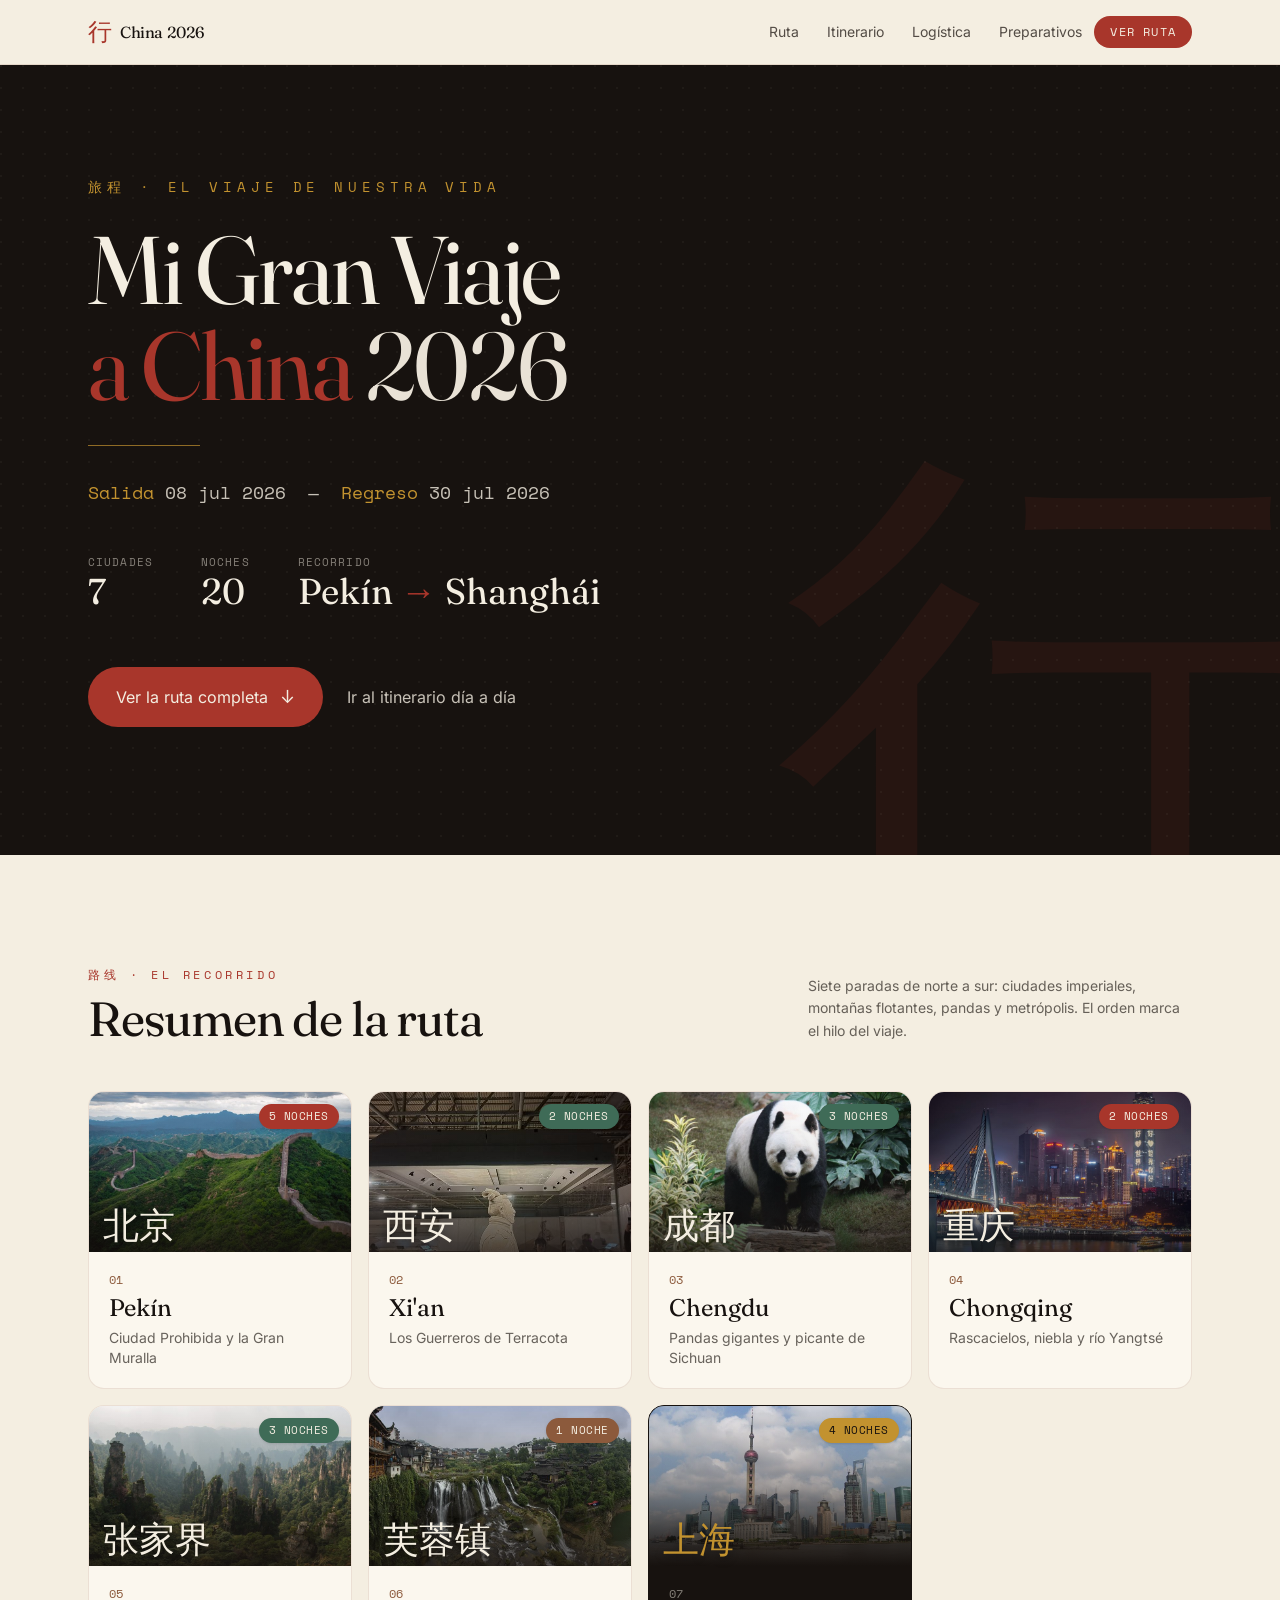
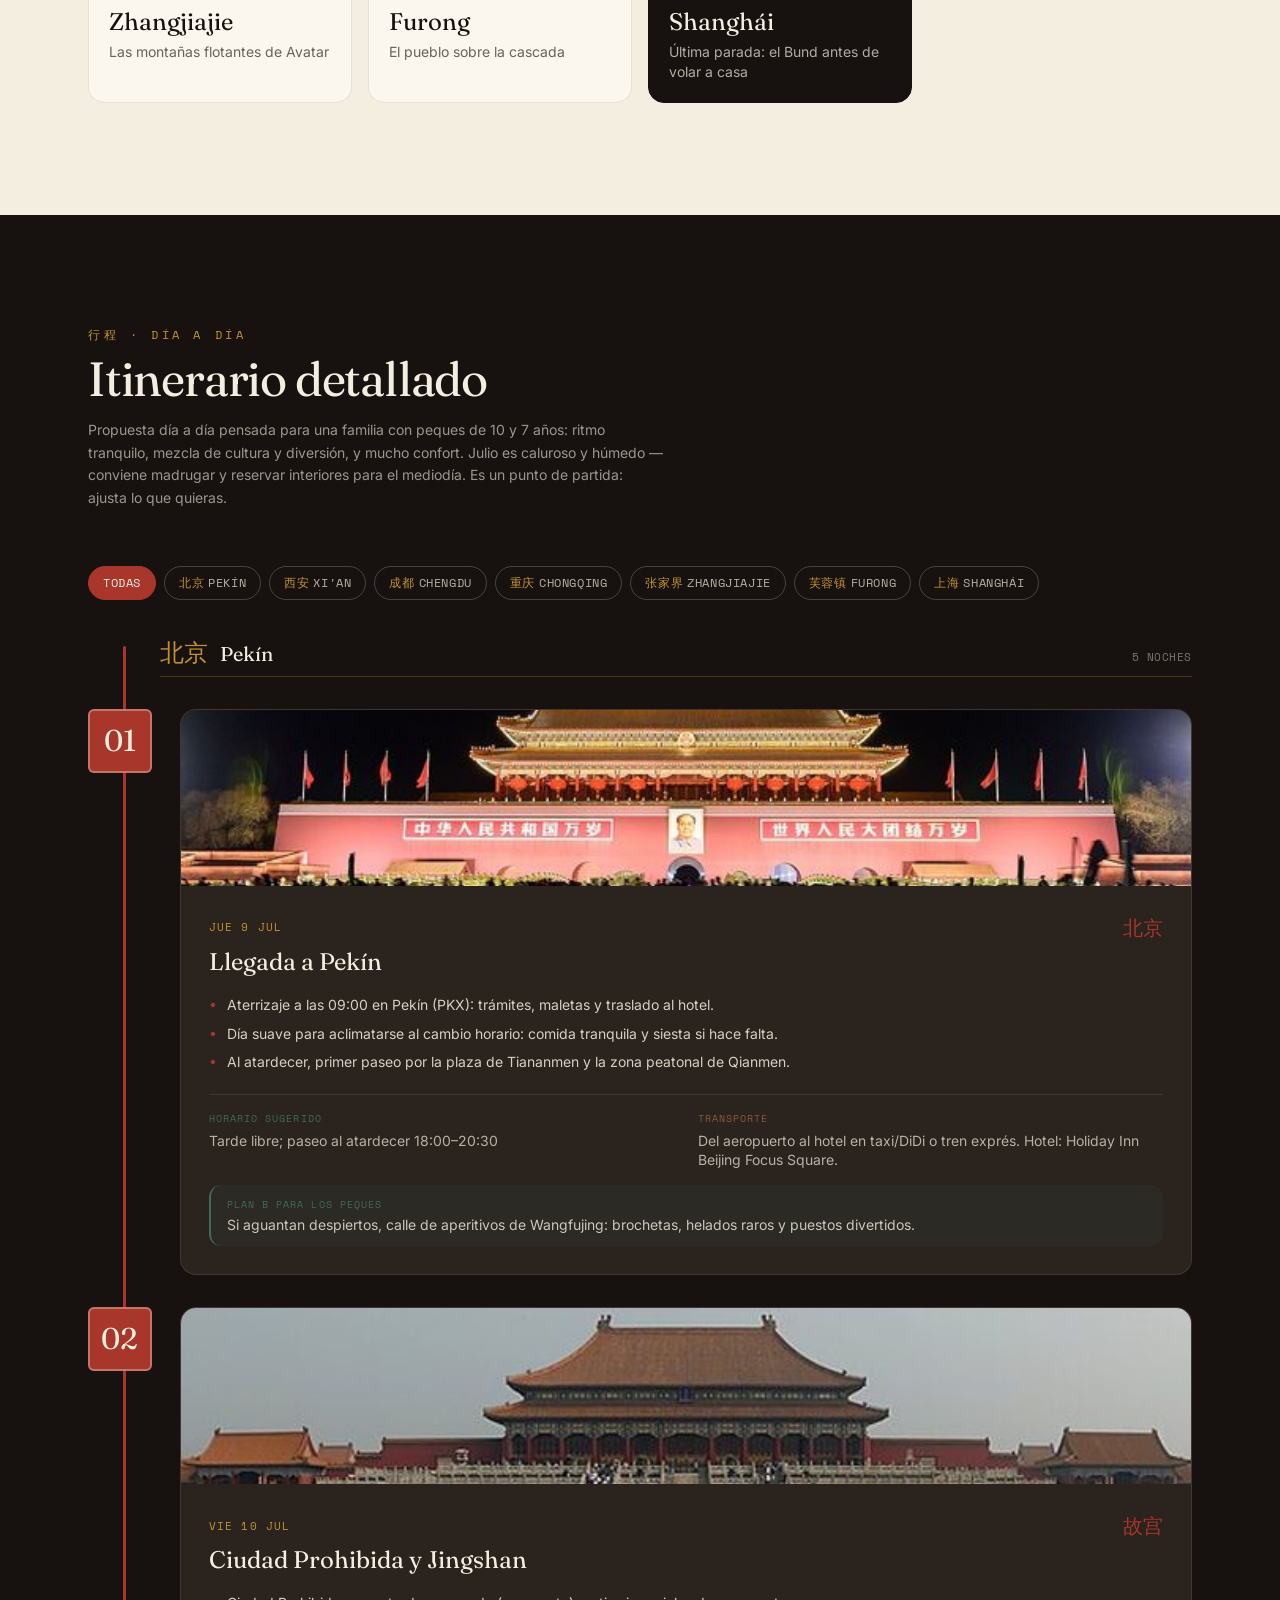
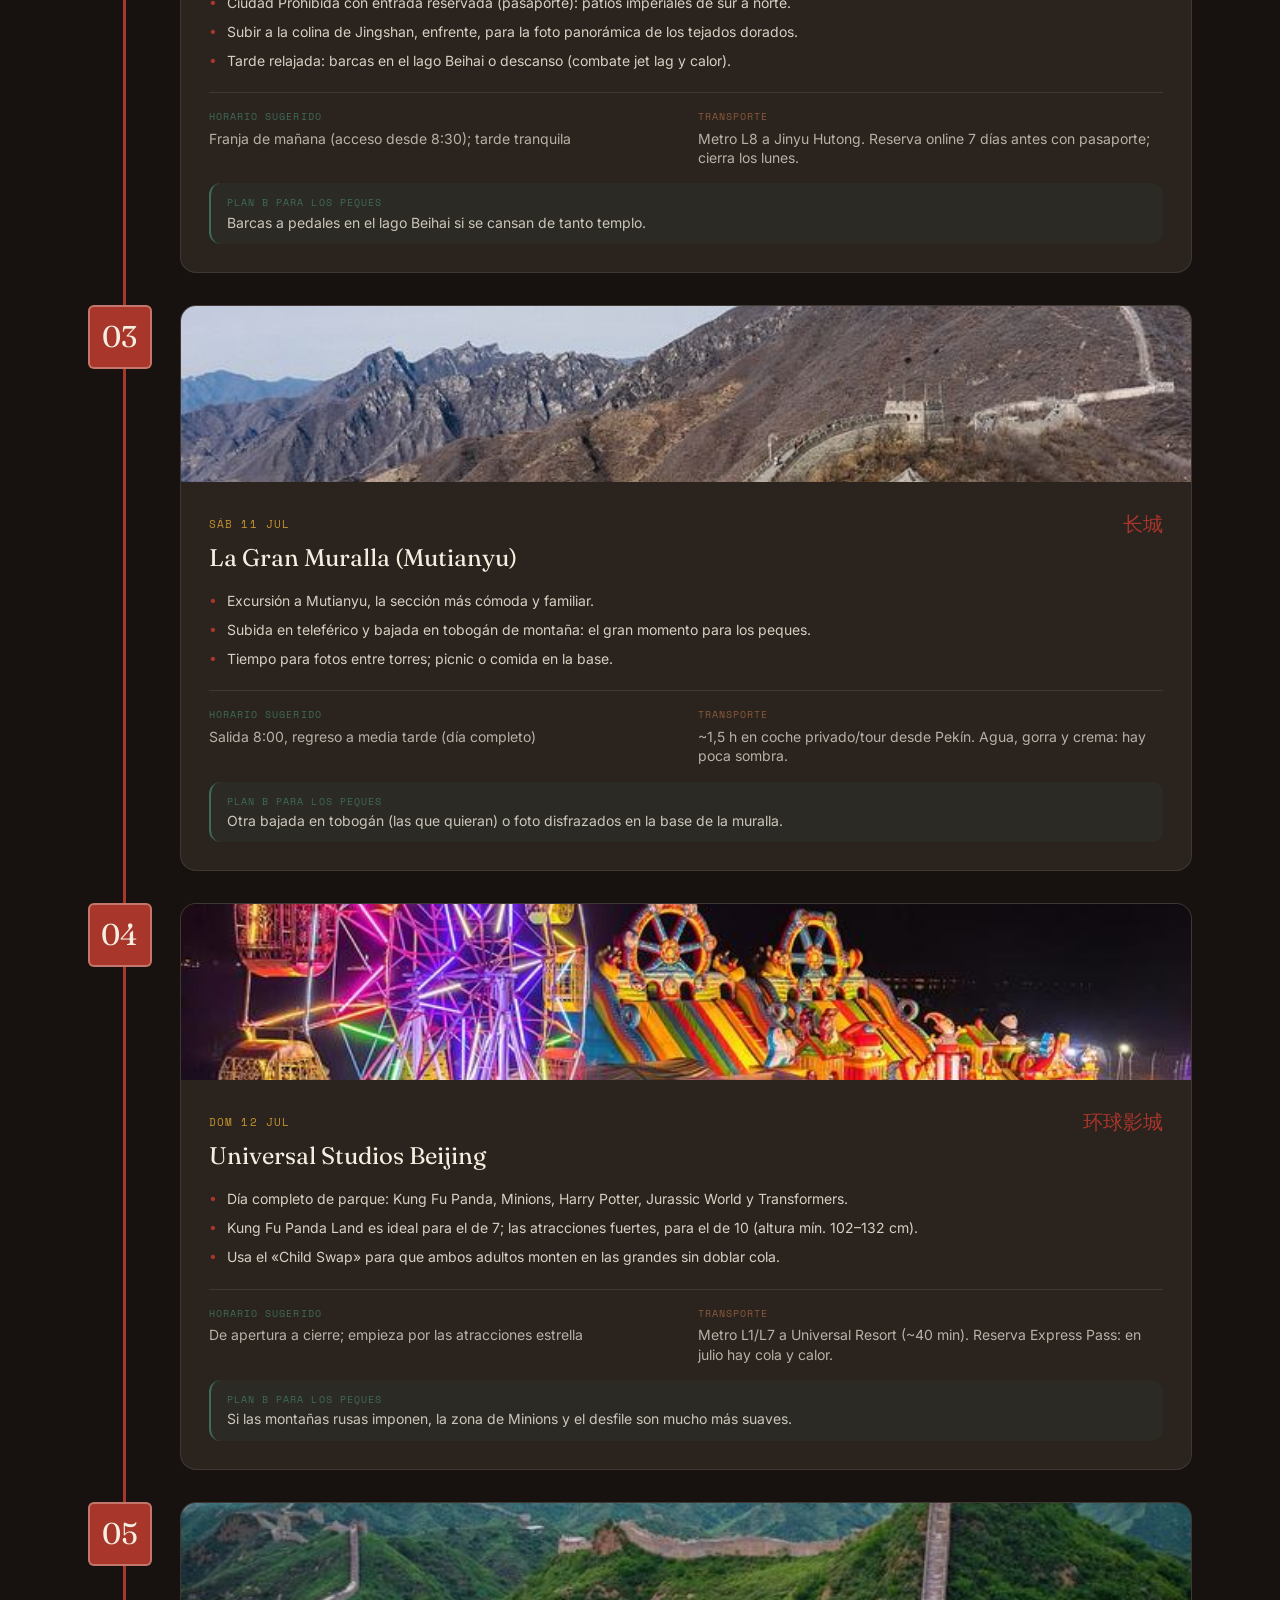
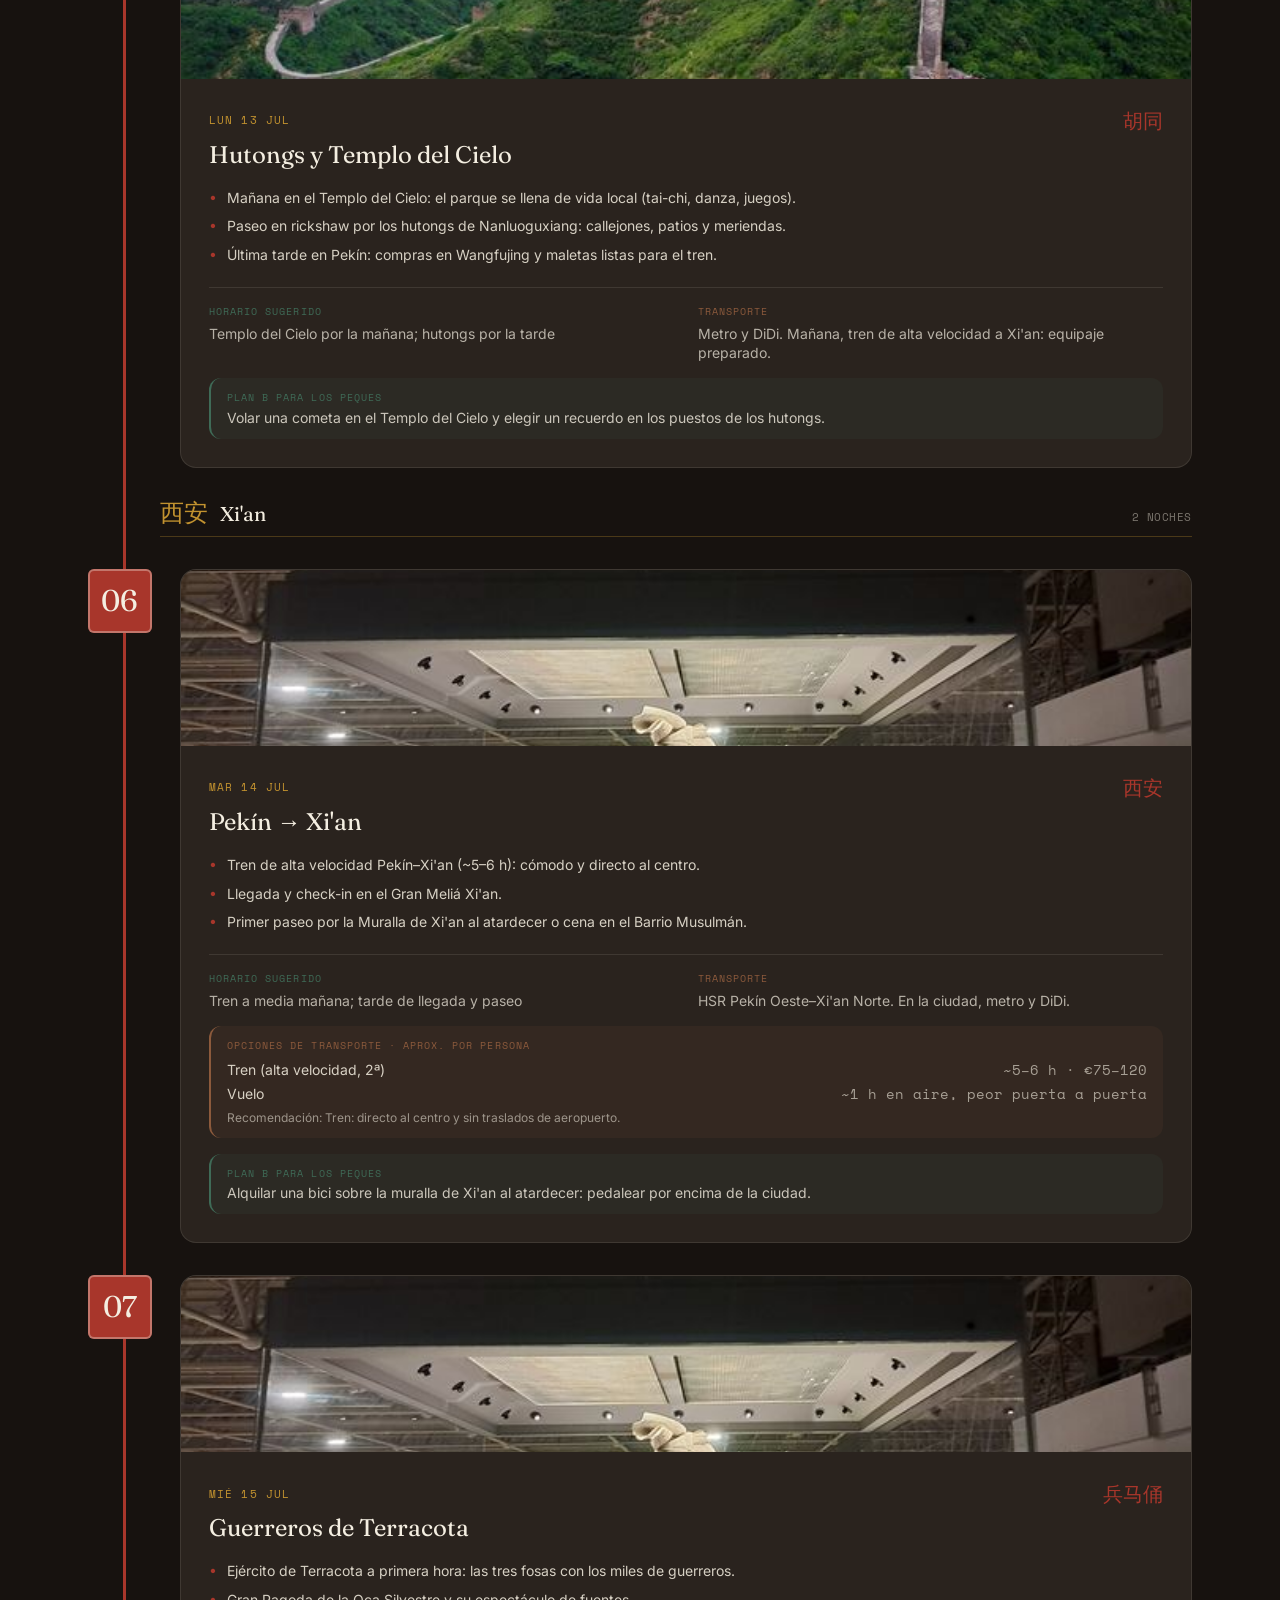
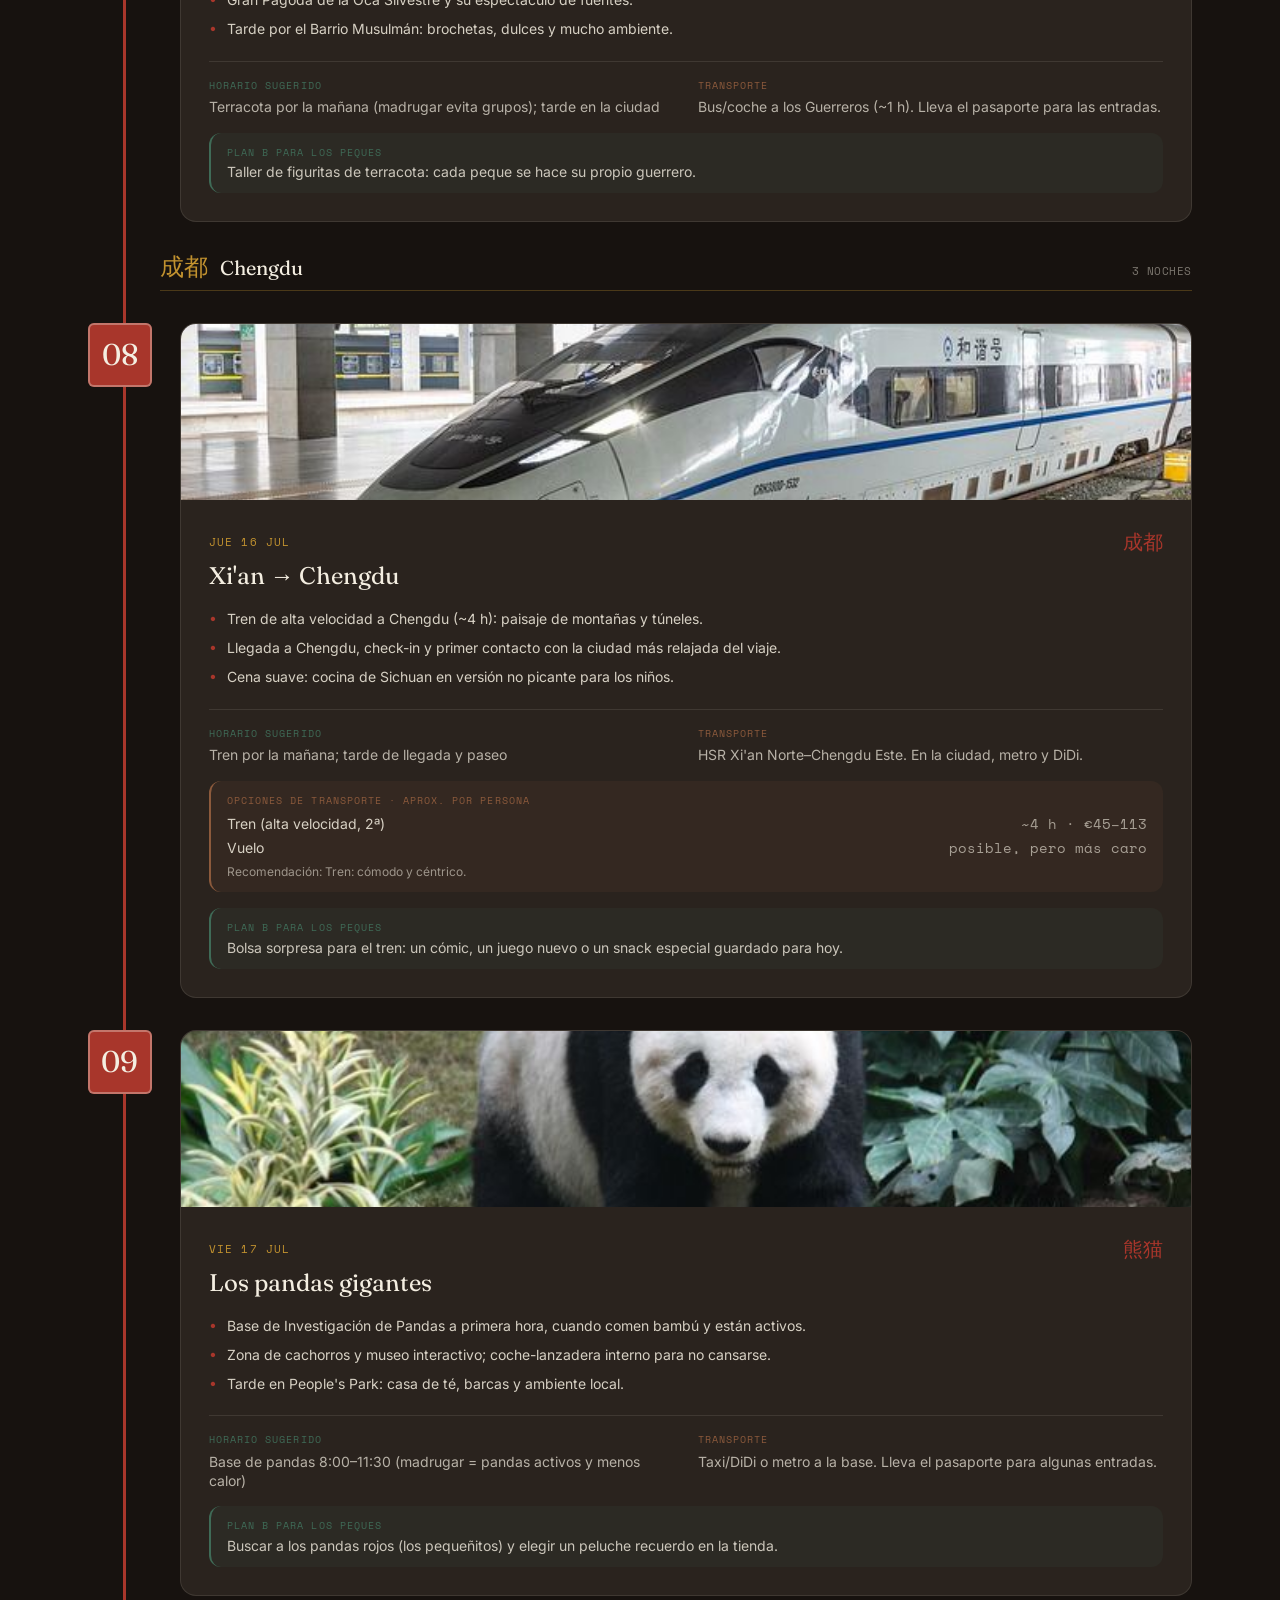
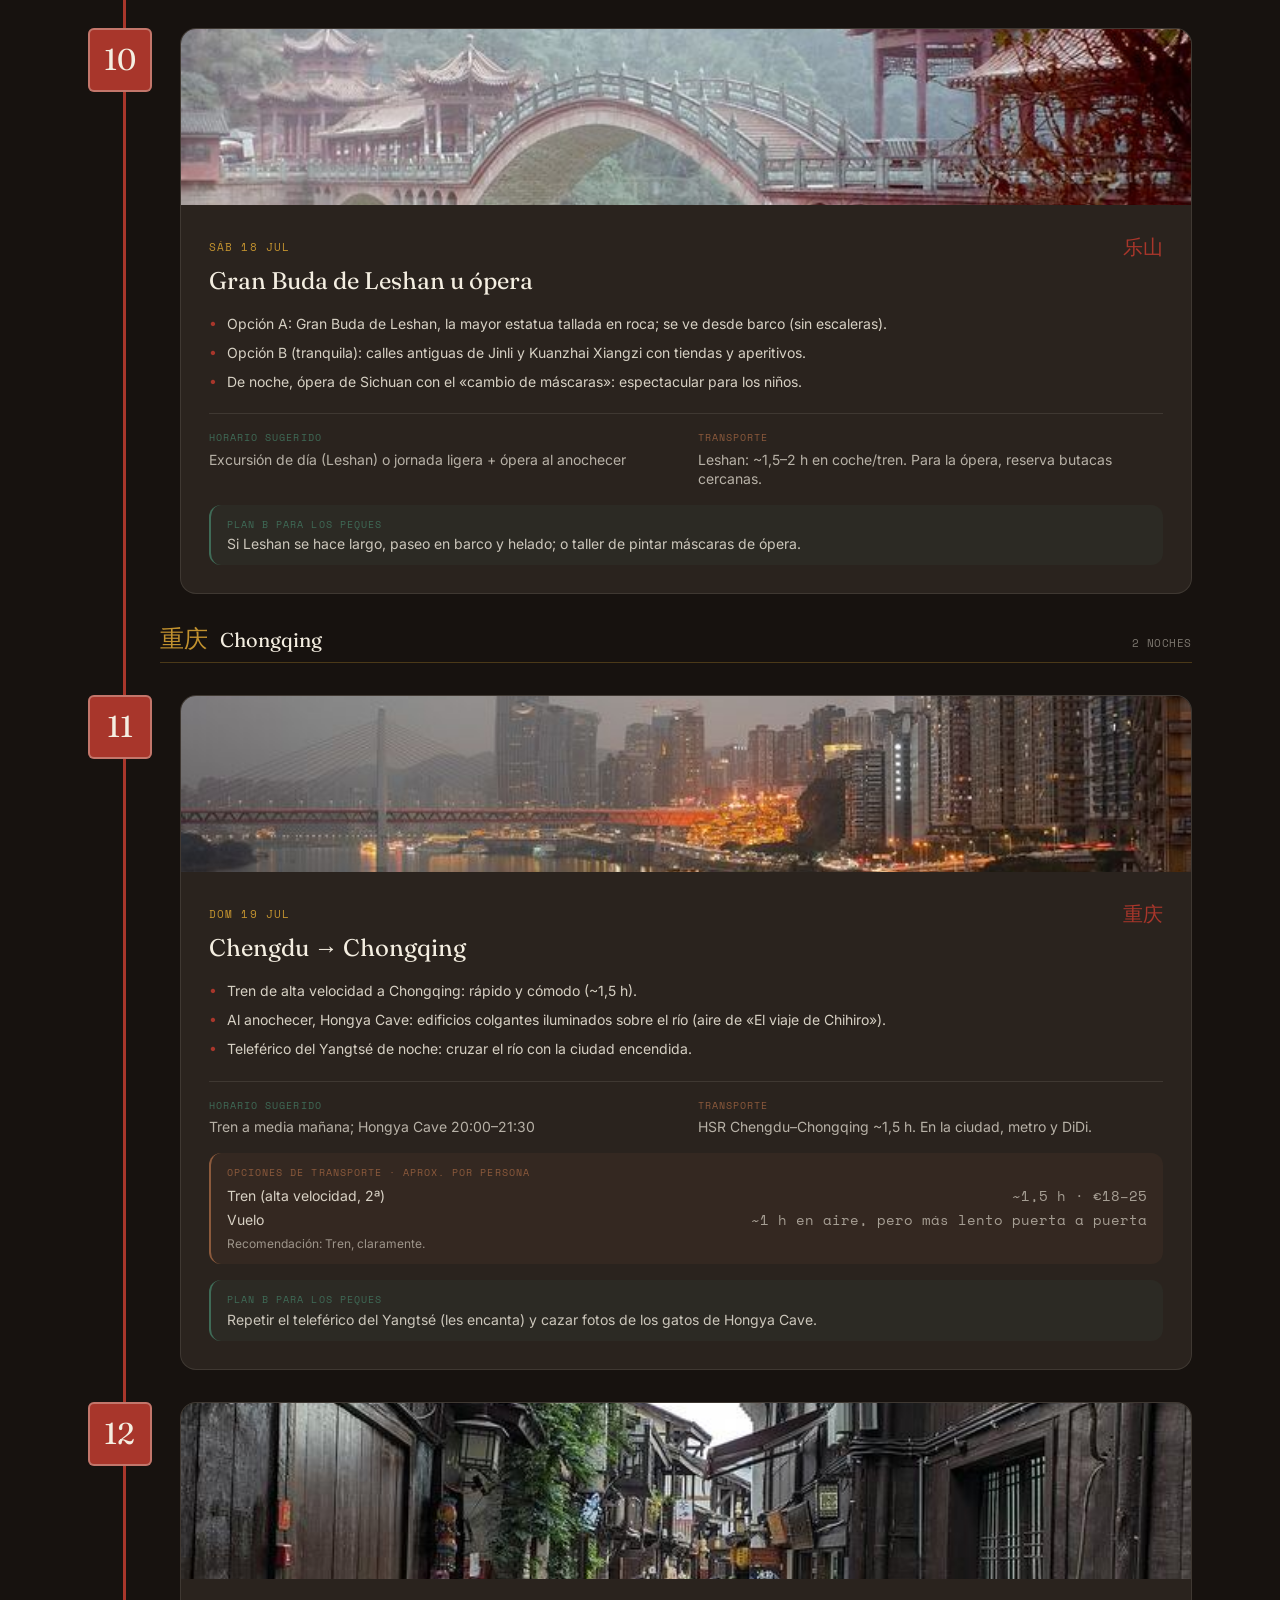
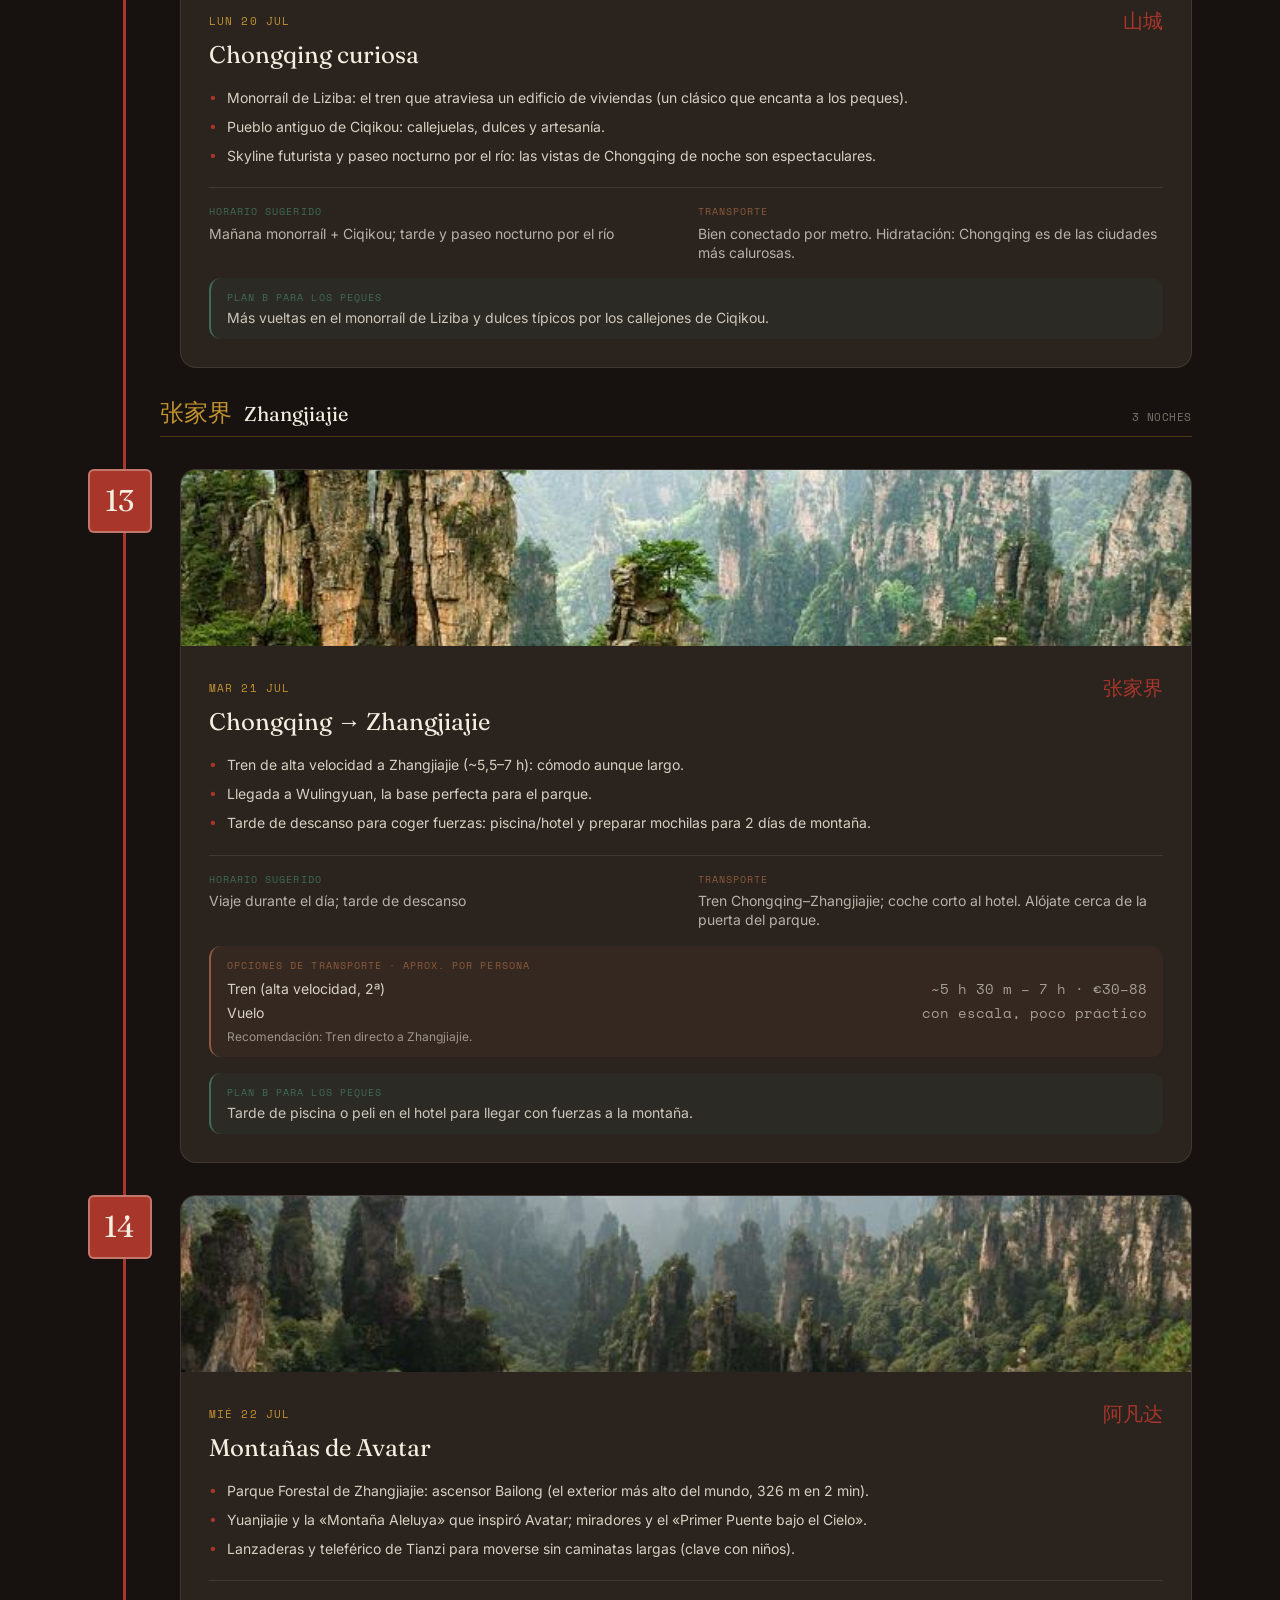
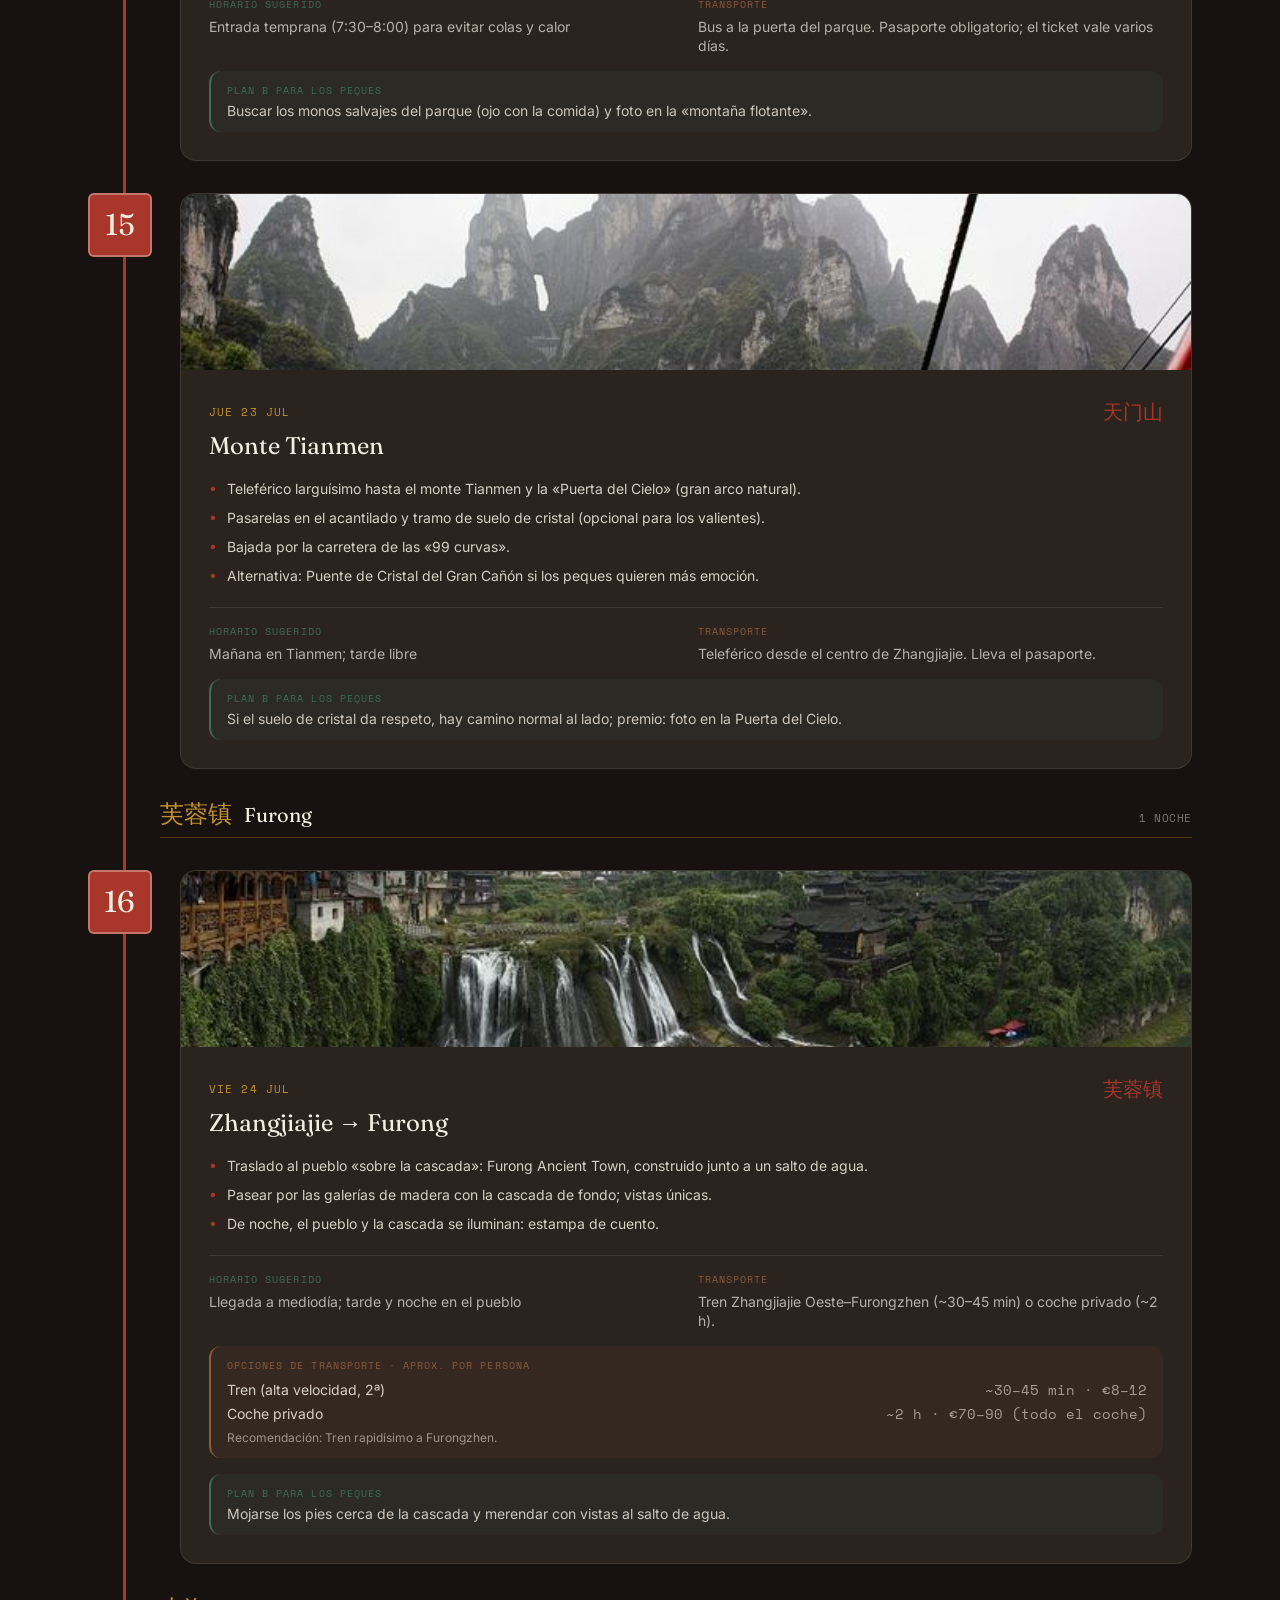
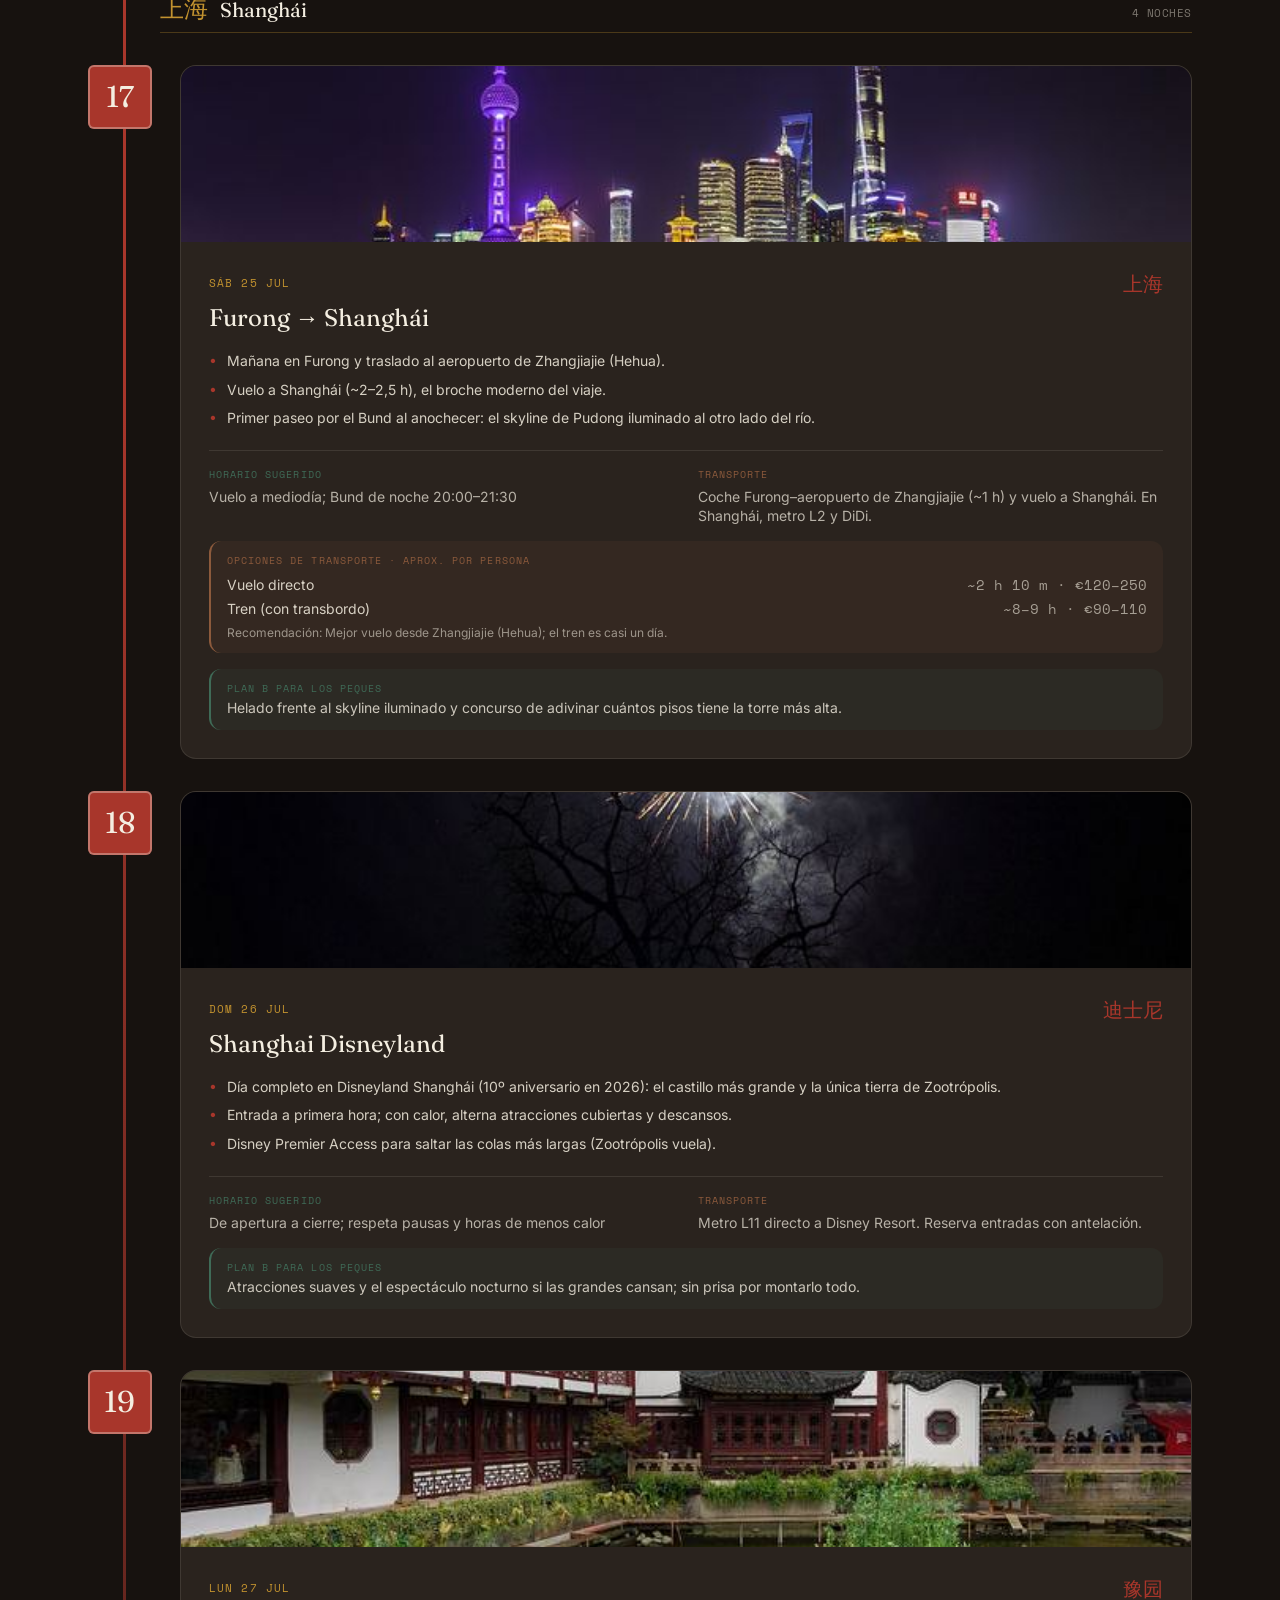
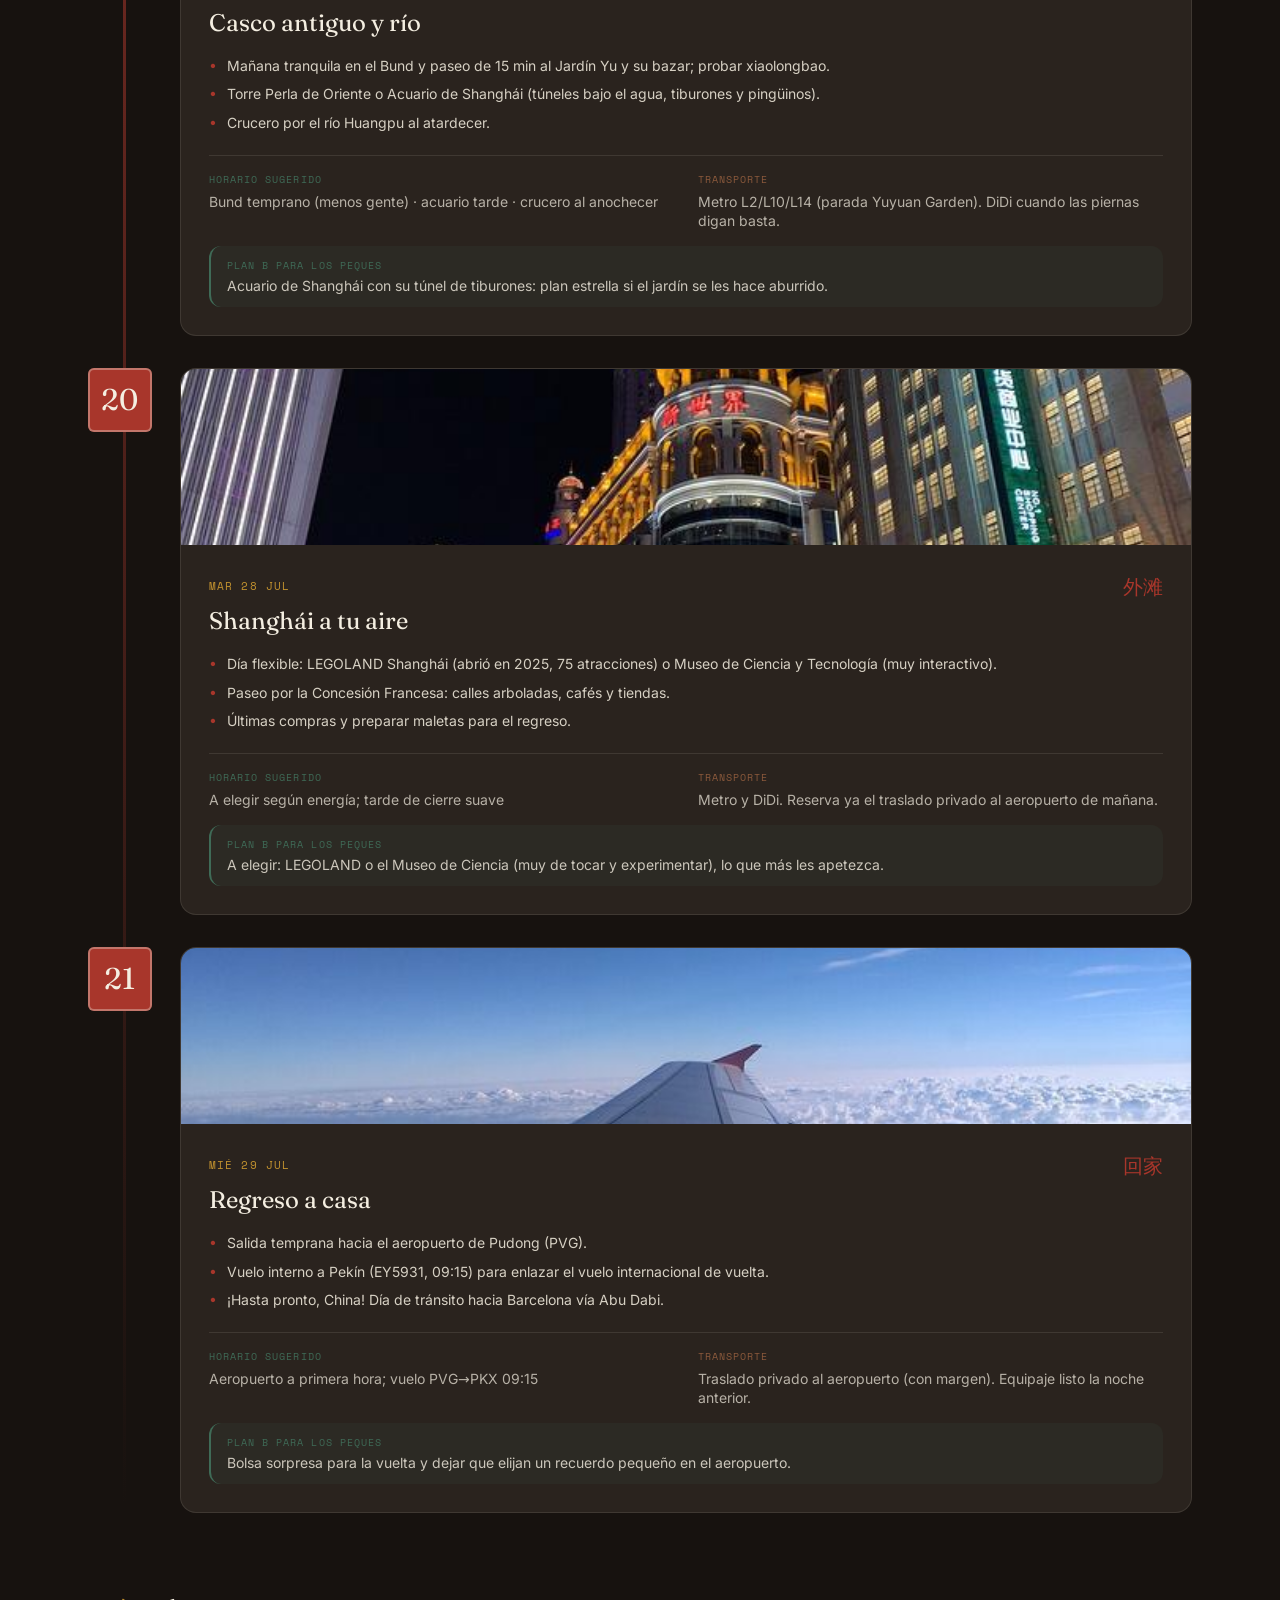
==== index.html @ 4ccade01 "China-ready: auto-alojar fuentes, Tailwind y Leaflet (sin recursos bloqueados por el Gran Cortafuego" ====
<!DOCTYPE html>
<html lang="es">
<head>
  <meta charset="UTF-8" />
  <meta name="viewport" content="width=device-width, initial-scale=1.0" />
  <title>Mi Gran Viaje a China · 2026</title>
  <meta name="description" content="Itinerario y logística de nuestro viaje familiar por China en 2026: Pekín, Xi'an, Chengdu, Chongqing, Zhangjiajie, Furong y Shanghái." />

  <!-- Tipografías auto-alojadas (sin Google Fonts; funciona en China/offline) -->
  <link rel="stylesheet" href="assets/fonts.css" />

  <!-- Tailwind compilado (CSS estático, sin Play CDN) -->
  <link rel="stylesheet" href="assets/tailwind.css" />

  <!-- Leaflet (auto-alojado) -->
  <link rel="stylesheet" href="assets/leaflet/leaflet.css" />
  <script src="assets/leaflet/leaflet.js"></script>

  <style>
    html { scroll-behavior: smooth; }
    html, body { overflow-x: clip; max-width: 100%; }
    body { -webkit-font-smoothing: antialiased; }
    img, table, iframe { max-width: 100%; }

    /* Foco accesible */
    a:focus-visible, button:focus-visible {
      outline: 2px solid #C2922F;
      outline-offset: 3px;
      border-radius: 2px;
    }

    /* Columna vertebral del itinerario (el "hilo" del recorrido) */
    .spine { position: relative; }
    .spine::before {
      content: "";
      position: absolute;
      left: 27px;
      top: 6px;
      bottom: 6px;
      width: 3px;
      background: linear-gradient(180deg, #A8362B 0%, #A8362B 80%, rgba(168,54,43,0) 100%);
      border-radius: 3px;
    }
    @media (min-width: 768px) {
      .spine::before { left: 35px; }
    }

    /* Sello de tinta (印章) para marcar cada día */
    .seal {
      box-shadow: inset 0 0 0 2px rgba(244,238,225,0.35);
      letter-spacing: 0.02em;
    }

    /* Micro-interacción en tarjetas */
    .lift { transition: transform .25s ease, box-shadow .25s ease; }
    .lift:hover { transform: translateY(-4px); box-shadow: 0 18px 40px -22px rgba(23,18,15,0.55); }

    /* Línea "rellenable" para campos del itinerario */
    .fill-line {
      border-bottom: 1px dashed rgba(140,90,60,0.45);
      min-height: 1.4rem;
    }

    /* Borde dentado de billete */
    .ticket { position: relative; }
    .ticket::after {
      content: "";
      position: absolute;
      left: 0; right: 0; bottom: -1px;
      height: 8px;
      background-image: radial-gradient(circle at 6px -2px, transparent 6px, #F4EEE1 6px);
      background-size: 16px 8px;
      background-repeat: repeat-x;
    }

    /* Mapa Leaflet */
    .leaflet-container { background: #EAE2D2; font-family: 'Inter', system-ui, sans-serif; }
    .leaflet-div-icon { background: transparent; border: none; }
    .seal-marker {
      width: 30px; height: 30px;
      background: #A8362B; color: #F4EEE1;
      border-radius: 6px;
      display: flex; align-items: center; justify-content: center;
      font-family: 'Fraunces', serif; font-weight: 700; font-size: 13px;
      box-shadow: 0 2px 6px rgba(23,18,15,.35), inset 0 0 0 2px rgba(244,238,225,.4);
    }
    .seal-marker.final { background: #17120F; color: #C2922F; }
    .leaflet-popup-content { font-family: 'Inter', system-ui, sans-serif; margin: 12px 14px; }

.fchip{border:1px solid rgba(244,238,225,.22);color:rgba(244,238,225,.72);cursor:pointer;}
    .fchip:hover{border-color:rgba(244,238,225,.55);color:#F4EEE1;}
    .fchip.is-active{background:#A8362B;border-color:#A8362B;color:#F4EEE1;}
    .ptab{border:1px solid rgba(244,238,225,.22);color:rgba(244,238,225,.72);cursor:pointer;}
    .ptab:hover{border-color:rgba(244,238,225,.55);color:#F4EEE1;}
    .ptab.is-active{background:#A8362B;border-color:#A8362B;color:#F4EEE1;}
    .ptab-light{border:1px solid rgba(140,90,60,.30);color:rgba(23,18,15,.6);cursor:pointer;}
    .ptab-light:hover{border-color:rgba(168,54,43,.6);color:#A8362B;}
    .ptab-light.is-active{background:#A8362B;border-color:#A8362B;color:#F4EEE1;}

    .chk:checked + label{text-decoration:line-through;color:rgba(23,18,15,.38);}
    #chkBar{transition:width .3s ease;}

        @media (prefers-reduced-motion: reduce) {
      html { scroll-behavior: auto; }
      .lift { transition: none; }
    }
  </style>
</head>

<body class="bg-paper font-body text-ink antialiased">

  <!-- ════════════ NAV ════════════ -->
  <header class="sticky top-0 z-50 bg-paper/85 backdrop-blur-md border-b border-clay/15">
    <nav class="max-w-6xl mx-auto px-6 h-16 flex items-center justify-between">
      <a href="#inicio" class="flex items-center gap-2 group">
        <span class="font-cn text-2xl text-cinnabar leading-none">行</span>
        <span class="font-display font-600 tracking-tight text-ink">China 2026</span>
      </a>
      <div class="flex items-center gap-3">
        <ul class="hidden sm:flex items-center gap-7 text-sm font-500">
          <li><a href="#ruta" class="text-inksoft/80 hover:text-cinnabar transition-colors">Ruta</a></li>
          <li><a href="#itinerario" class="text-inksoft/80 hover:text-cinnabar transition-colors">Itinerario</a></li>
          <li><a href="#logistica" class="text-inksoft/80 hover:text-cinnabar transition-colors">Logística</a></li>
          <li><a href="#checklist" class="text-inksoft/80 hover:text-cinnabar transition-colors">Preparativos</a></li>
        </ul>
        <a href="#ruta" class="hidden sm:inline-flex text-xs font-mono uppercase tracking-widest text-paper bg-cinnabar hover:bg-cinnabarDark transition-colors px-4 py-2 rounded-full">Ver ruta</a>
        <button id="navToggle" type="button" aria-label="Abrir menú" aria-expanded="false" aria-controls="mobileMenu" class="sm:hidden inline-flex items-center justify-center w-10 h-10 -mr-2 rounded-lg text-ink hover:bg-clay/10 transition-colors">
          <svg id="navIconOpen" xmlns="http://www.w3.org/2000/svg" class="w-6 h-6" fill="none" viewBox="0 0 24 24" stroke="currentColor" stroke-width="1.8" aria-hidden="true"><path stroke-linecap="round" stroke-linejoin="round" d="M3.75 6.75h16.5M3.75 12h16.5M3.75 17.25h16.5" /></svg>
          <svg id="navIconClose" xmlns="http://www.w3.org/2000/svg" class="w-6 h-6 hidden" fill="none" viewBox="0 0 24 24" stroke="currentColor" stroke-width="1.8" aria-hidden="true"><path stroke-linecap="round" stroke-linejoin="round" d="M6 18 18 6M6 6l12 12" /></svg>
        </button>
      </div>
    </nav>
    <!-- Menú móvil -->
    <div id="mobileMenu" class="sm:hidden hidden border-t border-clay/15 bg-paper/95 backdrop-blur-md">
      <ul class="max-w-6xl mx-auto px-6 py-3 text-sm font-500">
        <li><a href="#ruta" class="js-navlink block py-2.5 text-inksoft/80 hover:text-cinnabar transition-colors">Ruta</a></li>
        <li><a href="#itinerario" class="js-navlink block py-2.5 text-inksoft/80 hover:text-cinnabar transition-colors">Itinerario</a></li>
        <li><a href="#logistica" class="js-navlink block py-2.5 text-inksoft/80 hover:text-cinnabar transition-colors">Logística</a></li>
        <li><a href="#checklist" class="js-navlink block py-2.5 text-inksoft/80 hover:text-cinnabar transition-colors">Preparativos</a></li>
        <li class="pt-2 pb-1"><a href="#ruta" class="js-navlink block text-center text-xs font-mono uppercase tracking-widest text-paper bg-cinnabar hover:bg-cinnabarDark transition-colors px-4 py-3 rounded-full">Ver ruta</a></li>
      </ul>
    </div>
  </header>

  <!-- ════════════ HERO ════════════ -->
  <section id="inicio" class="relative overflow-hidden bg-ink text-paper">
    <!-- Carácter de fondo: 行 (viaje / recorrido) -->
    <span aria-hidden="true" class="pointer-events-none select-none absolute -right-10 -bottom-24 md:-bottom-32 font-cn font-900 text-cinnabar/10 leading-none text-[22rem] md:text-[34rem]">行</span>
    <!-- textura sutil -->
    <div aria-hidden="true" class="absolute inset-0 opacity-[0.04]" style="background-image:radial-gradient(circle at 1px 1px, #F4EEE1 1px, transparent 0); background-size:22px 22px;"></div>

    <div class="relative max-w-6xl mx-auto px-6 pt-20 pb-24 md:pt-28 md:pb-32">
      <p class="font-mono text-xs sm:text-sm uppercase tracking-[0.35em] text-gold mb-6">
        旅程 · El viaje de nuestra vida
      </p>

      <h1 class="font-display font-600 leading-[0.95] tracking-tight text-[3.2rem] sm:text-7xl md:text-8xl">
        Mi Gran Viaje<br />
        <span class="text-cinnabar">a China</span> <span class="text-paper/95">2026</span>
      </h1>

      <div class="mt-8 h-px w-28 bg-gold/70"></div>

      <!-- Fechas (marcadores de posición) -->
      <p class="mt-8 font-mono text-base sm:text-lg text-paper/80">
        <span class="text-gold">Salida</span> 08 jul 2026 &nbsp;—&nbsp; <span class="text-gold">Regreso</span> 30 jul 2026
      </p>

      <!-- Stats -->
      <dl class="mt-12 flex flex-wrap gap-x-12 gap-y-6">
        <div>
          <dt class="font-mono text-[0.7rem] uppercase tracking-widest text-paper/50">Ciudades</dt>
          <dd class="font-display text-4xl font-500">7</dd>
        </div>
        <div>
          <dt class="font-mono text-[0.7rem] uppercase tracking-widest text-paper/50">Noches</dt>
          <dd class="font-display text-4xl font-500">20</dd>
        </div>
        <div>
          <dt class="font-mono text-[0.7rem] uppercase tracking-widest text-paper/50">Recorrido</dt>
          <dd class="font-display text-3xl sm:text-4xl font-500">Pekín <span class="text-cinnabar">→</span> Shanghái</dd>
        </div>
      </dl>

      <div class="mt-14 flex flex-wrap items-center gap-4">
        <a href="#ruta" class="inline-flex items-center gap-3 bg-cinnabar hover:bg-cinnabarDark transition-colors text-paper font-500 px-7 py-4 rounded-full">
          Ver la ruta completa
          <span aria-hidden="true" class="text-lg">↓</span>
        </a>
        <a href="#itinerario" class="inline-flex items-center gap-2 text-paper/80 hover:text-paper transition-colors font-500 px-2 py-4">
          Ir al itinerario día a día
        </a>
      </div>
    </div>
  </section>

  <!-- ════════════ RESUMEN DE LA RUTA ════════════ -->
  <section id="ruta" class="max-w-6xl mx-auto px-6 py-20 md:py-28">
    <div class="flex items-end justify-between flex-wrap gap-4 mb-12">
      <div>
        <p class="font-mono text-xs uppercase tracking-[0.3em] text-cinnabar mb-3">路线 · El recorrido</p>
        <h2 class="font-display text-4xl md:text-5xl font-600 tracking-tight">Resumen de la ruta</h2>
      </div>
      <p class="text-inksoft/70 max-w-sm text-sm leading-relaxed">
        Siete paradas de norte a sur: ciudades imperiales, montañas flotantes, pandas y metrópolis. El orden marca el hilo del viaje.
      </p>
    </div>

      <!-- Tarjetas de paradas -->
    <div class="grid grid-cols-1 sm:grid-cols-2 lg:grid-cols-4 gap-4">

      <!-- Pekin -->
      <article class="lift bg-cream rounded-2xl border border-clay/15 overflow-hidden flex flex-col">
        <div class="relative h-40">
          <img src="[data-uri]" alt="Pekín, China" class="absolute inset-0 w-full h-full object-cover" loading="lazy" />
          <div class="absolute inset-0 bg-gradient-to-t from-ink/75 via-ink/10 to-transparent"></div>
          <span class="absolute top-3 right-3 font-mono text-[0.7rem] uppercase tracking-wider bg-cinnabar text-paper px-2.5 py-1 rounded-full shadow">5 noches</span>
          <span class="absolute bottom-2 left-3.5 font-cn font-900  text-paper text-4xl leading-none" style="text-shadow:0 2px 10px rgba(0,0,0,.45)">北京</span>
        </div>
        <div class="p-5 flex flex-col flex-1">
          <span class="font-mono text-xs text-clay">01</span>
          <h3 class="font-display text-2xl font-600 mt-1">Pekín</h3>
          <p class="text-sm text-inksoft/70 mt-1">Ciudad Prohibida y la Gran Muralla</p>
        </div>
      </article>

      <!-- Xi'an -->
      <article class="lift bg-cream rounded-2xl border border-clay/15 overflow-hidden flex flex-col">
        <div class="relative h-40">
          <img src="[data-uri]" alt="Xi'an, China" class="absolute inset-0 w-full h-full object-cover" loading="lazy" />
          <div class="absolute inset-0 bg-gradient-to-t from-ink/75 via-ink/10 to-transparent"></div>
          <span class="absolute top-3 right-3 font-mono text-[0.7rem] uppercase tracking-wider bg-jade text-paper px-2.5 py-1 rounded-full shadow">2 noches</span>
          <span class="absolute bottom-2 left-3.5 font-cn font-900  text-paper text-4xl leading-none" style="text-shadow:0 2px 10px rgba(0,0,0,.45)">西安</span>
        </div>
        <div class="p-5 flex flex-col flex-1">
          <span class="font-mono text-xs text-clay">02</span>
          <h3 class="font-display text-2xl font-600 mt-1">Xi'an</h3>
          <p class="text-sm text-inksoft/70 mt-1">Los Guerreros de Terracota</p>
        </div>
      </article>

      <!-- Chengdu -->
      <article class="lift bg-cream rounded-2xl border border-clay/15 overflow-hidden flex flex-col">
        <div class="relative h-40">
          <img src="[data-uri]" alt="Chengdu, China" class="absolute inset-0 w-full h-full object-cover" loading="lazy" />
          <div class="absolute inset-0 bg-gradient-to-t from-ink/75 via-ink/10 to-transparent"></div>
          <span class="absolute top-3 right-3 font-mono text-[0.7rem] uppercase tracking-wider bg-jade text-paper px-2.5 py-1 rounded-full shadow">3 noches</span>
          <span class="absolute bottom-2 left-3.5 font-cn font-900  text-paper text-4xl leading-none" style="text-shadow:0 2px 10px rgba(0,0,0,.45)">成都</span>
        </div>
        <div class="p-5 flex flex-col flex-1">
          <span class="font-mono text-xs text-clay">03</span>
          <h3 class="font-display text-2xl font-600 mt-1">Chengdu</h3>
          <p class="text-sm text-inksoft/70 mt-1">Pandas gigantes y picante de Sichuan</p>
        </div>
      </article>

      <!-- Chongqing -->
      <article class="lift bg-cream rounded-2xl border border-clay/15 overflow-hidden flex flex-col">
        <div class="relative h-40">
          <img src="[data-uri]" alt="Chongqing, China" class="absolute inset-0 w-full h-full object-cover" loading="lazy" />
          <div class="absolute inset-0 bg-gradient-to-t from-ink/75 via-ink/10 to-transparent"></div>
          <span class="absolute top-3 right-3 font-mono text-[0.7rem] uppercase tracking-wider bg-cinnabar text-paper px-2.5 py-1 rounded-full shadow">2 noches</span>
          <span class="absolute bottom-2 left-3.5 font-cn font-900  text-paper text-4xl leading-none" style="text-shadow:0 2px 10px rgba(0,0,0,.45)">重庆</span>
        </div>
        <div class="p-5 flex flex-col flex-1">
          <span class="font-mono text-xs text-clay">04</span>
          <h3 class="font-display text-2xl font-600 mt-1">Chongqing</h3>
          <p class="text-sm text-inksoft/70 mt-1">Rascacielos, niebla y río Yangtsé</p>
        </div>
      </article>

      <!-- Zhangjiajie -->
      <article class="lift bg-cream rounded-2xl border border-clay/15 overflow-hidden flex flex-col">
        <div class="relative h-40">
          <img src="[data-uri]" alt="Zhangjiajie, China" class="absolute inset-0 w-full h-full object-cover" loading="lazy" />
          <div class="absolute inset-0 bg-gradient-to-t from-ink/75 via-ink/10 to-transparent"></div>
          <span class="absolute top-3 right-3 font-mono text-[0.7rem] uppercase tracking-wider bg-jade text-paper px-2.5 py-1 rounded-full shadow">3 noches</span>
          <span class="absolute bottom-2 left-3.5 font-cn font-900  text-paper text-4xl leading-none" style="text-shadow:0 2px 10px rgba(0,0,0,.45)">张家界</span>
        </div>
        <div class="p-5 flex flex-col flex-1">
          <span class="font-mono text-xs text-clay">05</span>
          <h3 class="font-display text-2xl font-600 mt-1">Zhangjiajie</h3>
          <p class="text-sm text-inksoft/70 mt-1">Las montañas flotantes de Avatar</p>
        </div>
      </article>

      <!-- Furong -->
      <article class="lift bg-cream rounded-2xl border border-clay/15 overflow-hidden flex flex-col">
        <div class="relative h-40">
          <img src="[data-uri]" alt="Furong, China" class="absolute inset-0 w-full h-full object-cover" loading="lazy" />
          <div class="absolute inset-0 bg-gradient-to-t from-ink/75 via-ink/10 to-transparent"></div>
          <span class="absolute top-3 right-3 font-mono text-[0.7rem] uppercase tracking-wider bg-clay text-paper px-2.5 py-1 rounded-full shadow">1 noche</span>
          <span class="absolute bottom-2 left-3.5 font-cn font-900  text-paper text-4xl leading-none" style="text-shadow:0 2px 10px rgba(0,0,0,.45)">芙蓉镇</span>
        </div>
        <div class="p-5 flex flex-col flex-1">
          <span class="font-mono text-xs text-clay">06</span>
          <h3 class="font-display text-2xl font-600 mt-1">Furong</h3>
          <p class="text-sm text-inksoft/70 mt-1">El pueblo sobre la cascada</p>
        </div>
      </article>

      <!-- Shanghai -->
      <article class="lift bg-ink text-paper rounded-2xl border border-ink overflow-hidden flex flex-col">
        <div class="relative h-40">
          <img src="[data-uri]" alt="Shanghái, China" class="absolute inset-0 w-full h-full object-cover" loading="lazy" />
          <div class="absolute inset-0 bg-gradient-to-t from-ink via-ink/30 to-transparent"></div>
          <span class="absolute top-3 right-3 font-mono text-[0.7rem] uppercase tracking-wider bg-gold text-ink px-2.5 py-1 rounded-full shadow">4 noches</span>
          <span class="absolute bottom-2 left-3.5 font-cn font-900  text-gold text-4xl leading-none" style="text-shadow:0 2px 10px rgba(0,0,0,.45)">上海</span>
        </div>
        <div class="p-5 flex flex-col flex-1">
          <span class="font-mono text-xs text-paper/50">07</span>
          <h3 class="font-display text-2xl font-600 mt-1">Shanghái</h3>
          <p class="text-sm text-paper/70 mt-1">Última parada: el Bund antes de volar a casa</p>
        </div>
      </article>

    </div>

  </section>

  <!-- ════════════ ITINERARIO DÍA A DÍA ════════════ -->
  <section id="itinerario" class="bg-ink text-paper">
    <div class="max-w-6xl mx-auto px-6 py-20 md:py-28">
      <div class="mb-14">
        <p class="font-mono text-xs uppercase tracking-[0.3em] text-gold mb-3">行程 · Día a día</p>
        <h2 class="font-display text-4xl md:text-5xl font-600 tracking-tight">Itinerario detallado</h2>
        <p class="text-paper/60 mt-4 max-w-xl text-sm leading-relaxed">
          Propuesta día a día pensada para una familia con peques de 10 y 7 años: ritmo tranquilo, mezcla de cultura y diversión, y mucho confort. Julio es caluroso y húmedo &mdash; conviene madrugar y reservar interiores para el mediodía. Es un punto de partida: ajusta lo que quieras.
        </p>
      </div>

      <div id="cityFilter" class="flex flex-wrap gap-2 mb-10">
        <button class="fchip is-active font-mono text-[0.7rem] sm:text-xs uppercase tracking-wider px-3.5 py-2 rounded-full transition-colors" data-filter="all">Todas</button>
        <button class="fchip font-mono text-[0.7rem] sm:text-xs uppercase tracking-wider px-3.5 py-2 rounded-full transition-colors" data-filter="pekin"><span class="font-cn text-gold mr-1">北京</span>Pekín</button>
        <button class="fchip font-mono text-[0.7rem] sm:text-xs uppercase tracking-wider px-3.5 py-2 rounded-full transition-colors" data-filter="xian"><span class="font-cn text-gold mr-1">西安</span>Xi'an</button>
        <button class="fchip font-mono text-[0.7rem] sm:text-xs uppercase tracking-wider px-3.5 py-2 rounded-full transition-colors" data-filter="chengdu"><span class="font-cn text-gold mr-1">成都</span>Chengdu</button>
        <button class="fchip font-mono text-[0.7rem] sm:text-xs uppercase tracking-wider px-3.5 py-2 rounded-full transition-colors" data-filter="chongqing"><span class="font-cn text-gold mr-1">重庆</span>Chongqing</button>
        <button class="fchip font-mono text-[0.7rem] sm:text-xs uppercase tracking-wider px-3.5 py-2 rounded-full transition-colors" data-filter="zhangjiajie"><span class="font-cn text-gold mr-1">张家界</span>Zhangjiajie</button>
        <button class="fchip font-mono text-[0.7rem] sm:text-xs uppercase tracking-wider px-3.5 py-2 rounded-full transition-colors" data-filter="furong"><span class="font-cn text-gold mr-1">芙蓉镇</span>Furong</button>
        <button class="fchip font-mono text-[0.7rem] sm:text-xs uppercase tracking-wider px-3.5 py-2 rounded-full transition-colors" data-filter="shanghai"><span class="font-cn text-gold mr-1">上海</span>Shanghái</button>
      </div>

      <ol class="spine space-y-8">

        <li data-city="pekin" class="relative ml-[3.6rem] md:ml-[4.5rem] mt-6 first:mt-0">
          <div class="flex items-baseline gap-3 border-b border-gold/30 pb-2">
            <span class="font-cn text-gold text-2xl leading-none">北京</span>
            <h3 class="font-display text-xl font-700">Pekín</h3>
            <span class="ml-auto font-mono text-[0.7rem] uppercase tracking-wider text-paper/45">5 noches</span>
          </div>
        </li>

        <li data-city="pekin" class="relative flex gap-5 md:gap-7">
          <div class="shrink-0 z-10">
            <div class="seal w-[54px] h-[54px] md:w-[64px] md:h-[64px] bg-cinnabar rounded-md flex items-center justify-center text-paper">
              <span class="font-display font-700 text-2xl md:text-3xl leading-none">01</span>
            </div>
          </div>
          <article class="flex-1 bg-inksoft rounded-2xl border border-paper/10 overflow-hidden">
            <img src="[data-uri]" alt="Llegada a Pekín" class="w-full h-36 md:h-44 object-cover" loading="lazy" />
            <div class="p-6 md:p-7">
              <div class="flex items-center justify-between flex-wrap gap-2">
                <span class="font-mono text-[0.7rem] uppercase tracking-widest text-gold">Jue 9 jul</span>
                <span class="font-cn text-cinnabar text-xl">北京</span>
              </div>
              <h3 class="font-display text-2xl font-600 mt-1 mb-4">Llegada a Pekín</h3>
              <div class="text-paper/85 text-sm leading-relaxed">
            <ul class="space-y-1.5">
              <li class="flex gap-2.5"><span class="text-cinnabar leading-5">&bull;</span><span>Aterrizaje a las 09:00 en Pekín (PKX): trámites, maletas y traslado al hotel.</span></li>
              <li class="flex gap-2.5"><span class="text-cinnabar leading-5">&bull;</span><span>Día suave para aclimatarse al cambio horario: comida tranquila y siesta si hace falta.</span></li>
              <li class="flex gap-2.5"><span class="text-cinnabar leading-5">&bull;</span><span>Al atardecer, primer paseo por la plaza de Tiananmen y la zona peatonal de Qianmen.</span></li>
            </ul>
              </div>
              <div class="grid sm:grid-cols-2 gap-x-6 gap-y-4 mt-5 pt-4 border-t border-paper/10">
                <div>
                  <p class="font-mono text-[0.65rem] uppercase tracking-widest text-jade mb-1">Horario sugerido</p>
                  <p class="text-paper/70 text-sm leading-snug">Tarde libre; paseo al atardecer 18:00–20:30</p>
                </div>
                <div>
                  <p class="font-mono text-[0.65rem] uppercase tracking-widest text-clay mb-1">Transporte</p>
                  <p class="text-paper/70 text-sm leading-snug">Del aeropuerto al hotel en taxi/DiDi o tren exprés. Hotel: Holiday Inn Beijing Focus Square.</p>
                </div>
              </div>
              <div class="mt-4 rounded-xl bg-jade/10 border-l-2 border-jade px-4 py-3">
                <p class="font-mono text-[0.65rem] uppercase tracking-widest text-jade mb-0.5">Plan B para los peques</p>
                <p class="text-paper/80 text-sm leading-snug">Si aguantan despiertos, calle de aperitivos de Wangfujing: brochetas, helados raros y puestos divertidos.</p>
              </div>
            </div>
          </article>
        </li>

        <li data-city="pekin" class="relative flex gap-5 md:gap-7">
          <div class="shrink-0 z-10">
            <div class="seal w-[54px] h-[54px] md:w-[64px] md:h-[64px] bg-cinnabar rounded-md flex items-center justify-center text-paper">
              <span class="font-display font-700 text-2xl md:text-3xl leading-none">02</span>
            </div>
          </div>
          <article class="flex-1 bg-inksoft rounded-2xl border border-paper/10 overflow-hidden">
            <img src="[data-uri]" alt="Ciudad Prohibida y Jingshan" class="w-full h-36 md:h-44 object-cover" loading="lazy" />
            <div class="p-6 md:p-7">
              <div class="flex items-center justify-between flex-wrap gap-2">
                <span class="font-mono text-[0.7rem] uppercase tracking-widest text-gold">Vie 10 jul</span>
                <span class="font-cn text-cinnabar text-xl">故宫</span>
              </div>
              <h3 class="font-display text-2xl font-600 mt-1 mb-4">Ciudad Prohibida y Jingshan</h3>
              <div class="text-paper/85 text-sm leading-relaxed">
            <ul class="space-y-1.5">
              <li class="flex gap-2.5"><span class="text-cinnabar leading-5">&bull;</span><span>Ciudad Prohibida con entrada reservada (pasaporte): patios imperiales de sur a norte.</span></li>
              <li class="flex gap-2.5"><span class="text-cinnabar leading-5">&bull;</span><span>Subir a la colina de Jingshan, enfrente, para la foto panorámica de los tejados dorados.</span></li>
              <li class="flex gap-2.5"><span class="text-cinnabar leading-5">&bull;</span><span>Tarde relajada: barcas en el lago Beihai o descanso (combate jet lag y calor).</span></li>
            </ul>
              </div>
              <div class="grid sm:grid-cols-2 gap-x-6 gap-y-4 mt-5 pt-4 border-t border-paper/10">
                <div>
                  <p class="font-mono text-[0.65rem] uppercase tracking-widest text-jade mb-1">Horario sugerido</p>
                  <p class="text-paper/70 text-sm leading-snug">Franja de mañana (acceso desde 8:30); tarde tranquila</p>
                </div>
                <div>
                  <p class="font-mono text-[0.65rem] uppercase tracking-widest text-clay mb-1">Transporte</p>
                  <p class="text-paper/70 text-sm leading-snug">Metro L8 a Jinyu Hutong. Reserva online 7 días antes con pasaporte; cierra los lunes.</p>
                </div>
              </div>
              <div class="mt-4 rounded-xl bg-jade/10 border-l-2 border-jade px-4 py-3">
                <p class="font-mono text-[0.65rem] uppercase tracking-widest text-jade mb-0.5">Plan B para los peques</p>
                <p class="text-paper/80 text-sm leading-snug">Barcas a pedales en el lago Beihai si se cansan de tanto templo.</p>
              </div>
            </div>
          </article>
        </li>

        <li data-city="pekin" class="relative flex gap-5 md:gap-7">
          <div class="shrink-0 z-10">
            <div class="seal w-[54px] h-[54px] md:w-[64px] md:h-[64px] bg-cinnabar rounded-md flex items-center justify-center text-paper">
              <span class="font-display font-700 text-2xl md:text-3xl leading-none">03</span>
            </div>
          </div>
          <article class="flex-1 bg-inksoft rounded-2xl border border-paper/10 overflow-hidden">
            <img src="[data-uri]" alt="La Gran Muralla (Mutianyu)" class="w-full h-36 md:h-44 object-cover" loading="lazy" />
            <div class="p-6 md:p-7">
              <div class="flex items-center justify-between flex-wrap gap-2">
                <span class="font-mono text-[0.7rem] uppercase tracking-widest text-gold">Sáb 11 jul</span>
                <span class="font-cn text-cinnabar text-xl">长城</span>
              </div>
              <h3 class="font-display text-2xl font-600 mt-1 mb-4">La Gran Muralla (Mutianyu)</h3>
              <div class="text-paper/85 text-sm leading-relaxed">
            <ul class="space-y-1.5">
              <li class="flex gap-2.5"><span class="text-cinnabar leading-5">&bull;</span><span>Excursión a Mutianyu, la sección más cómoda y familiar.</span></li>
              <li class="flex gap-2.5"><span class="text-cinnabar leading-5">&bull;</span><span>Subida en teleférico y bajada en tobogán de montaña: el gran momento para los peques.</span></li>
              <li class="flex gap-2.5"><span class="text-cinnabar leading-5">&bull;</span><span>Tiempo para fotos entre torres; picnic o comida en la base.</span></li>
            </ul>
              </div>
              <div class="grid sm:grid-cols-2 gap-x-6 gap-y-4 mt-5 pt-4 border-t border-paper/10">
                <div>
                  <p class="font-mono text-[0.65rem] uppercase tracking-widest text-jade mb-1">Horario sugerido</p>
                  <p class="text-paper/70 text-sm leading-snug">Salida 8:00, regreso a media tarde (día completo)</p>
                </div>
                <div>
                  <p class="font-mono text-[0.65rem] uppercase tracking-widest text-clay mb-1">Transporte</p>
                  <p class="text-paper/70 text-sm leading-snug">~1,5 h en coche privado/tour desde Pekín. Agua, gorra y crema: hay poca sombra.</p>
                </div>
              </div>
              <div class="mt-4 rounded-xl bg-jade/10 border-l-2 border-jade px-4 py-3">
                <p class="font-mono text-[0.65rem] uppercase tracking-widest text-jade mb-0.5">Plan B para los peques</p>
                <p class="text-paper/80 text-sm leading-snug">Otra bajada en tobogán (las que quieran) o foto disfrazados en la base de la muralla.</p>
              </div>
            </div>
          </article>
        </li>

        <li data-city="pekin" class="relative flex gap-5 md:gap-7">
          <div class="shrink-0 z-10">
            <div class="seal w-[54px] h-[54px] md:w-[64px] md:h-[64px] bg-cinnabar rounded-md flex items-center justify-center text-paper">
              <span class="font-display font-700 text-2xl md:text-3xl leading-none">04</span>
            </div>
          </div>
          <article class="flex-1 bg-inksoft rounded-2xl border border-paper/10 overflow-hidden">
            <img src="[data-uri]" alt="Universal Studios Beijing" class="w-full h-36 md:h-44 object-cover" loading="lazy" />
            <div class="p-6 md:p-7">
              <div class="flex items-center justify-between flex-wrap gap-2">
                <span class="font-mono text-[0.7rem] uppercase tracking-widest text-gold">Dom 12 jul</span>
                <span class="font-cn text-cinnabar text-xl">环球影城</span>
              </div>
              <h3 class="font-display text-2xl font-600 mt-1 mb-4">Universal Studios Beijing</h3>
              <div class="text-paper/85 text-sm leading-relaxed">
            <ul class="space-y-1.5">
              <li class="flex gap-2.5"><span class="text-cinnabar leading-5">&bull;</span><span>Día completo de parque: Kung Fu Panda, Minions, Harry Potter, Jurassic World y Transformers.</span></li>
              <li class="flex gap-2.5"><span class="text-cinnabar leading-5">&bull;</span><span>Kung Fu Panda Land es ideal para el de 7; las atracciones fuertes, para el de 10 (altura mín. 102–132 cm).</span></li>
              <li class="flex gap-2.5"><span class="text-cinnabar leading-5">&bull;</span><span>Usa el &laquo;Child Swap&raquo; para que ambos adultos monten en las grandes sin doblar cola.</span></li>
            </ul>
              </div>
              <div class="grid sm:grid-cols-2 gap-x-6 gap-y-4 mt-5 pt-4 border-t border-paper/10">
                <div>
                  <p class="font-mono text-[0.65rem] uppercase tracking-widest text-jade mb-1">Horario sugerido</p>
                  <p class="text-paper/70 text-sm leading-snug">De apertura a cierre; empieza por las atracciones estrella</p>
                </div>
                <div>
                  <p class="font-mono text-[0.65rem] uppercase tracking-widest text-clay mb-1">Transporte</p>
                  <p class="text-paper/70 text-sm leading-snug">Metro L1/L7 a Universal Resort (~40 min). Reserva Express Pass: en julio hay cola y calor.</p>
                </div>
              </div>
              <div class="mt-4 rounded-xl bg-jade/10 border-l-2 border-jade px-4 py-3">
                <p class="font-mono text-[0.65rem] uppercase tracking-widest text-jade mb-0.5">Plan B para los peques</p>
                <p class="text-paper/80 text-sm leading-snug">Si las montañas rusas imponen, la zona de Minions y el desfile son mucho más suaves.</p>
              </div>
            </div>
          </article>
        </li>

        <li data-city="pekin" class="relative flex gap-5 md:gap-7">
          <div class="shrink-0 z-10">
            <div class="seal w-[54px] h-[54px] md:w-[64px] md:h-[64px] bg-cinnabar rounded-md flex items-center justify-center text-paper">
              <span class="font-display font-700 text-2xl md:text-3xl leading-none">05</span>
            </div>
          </div>
          <article class="flex-1 bg-inksoft rounded-2xl border border-paper/10 overflow-hidden">
            <img src="[data-uri]" alt="Hutongs y Templo del Cielo" class="w-full h-36 md:h-44 object-cover" loading="lazy" />
            <div class="p-6 md:p-7">
              <div class="flex items-center justify-between flex-wrap gap-2">
                <span class="font-mono text-[0.7rem] uppercase tracking-widest text-gold">Lun 13 jul</span>
                <span class="font-cn text-cinnabar text-xl">胡同</span>
              </div>
              <h3 class="font-display text-2xl font-600 mt-1 mb-4">Hutongs y Templo del Cielo</h3>
              <div class="text-paper/85 text-sm leading-relaxed">
            <ul class="space-y-1.5">
              <li class="flex gap-2.5"><span class="text-cinnabar leading-5">&bull;</span><span>Mañana en el Templo del Cielo: el parque se llena de vida local (tai-chi, danza, juegos).</span></li>
              <li class="flex gap-2.5"><span class="text-cinnabar leading-5">&bull;</span><span>Paseo en rickshaw por los hutongs de Nanluoguxiang: callejones, patios y meriendas.</span></li>
              <li class="flex gap-2.5"><span class="text-cinnabar leading-5">&bull;</span><span>Última tarde en Pekín: compras en Wangfujing y maletas listas para el tren.</span></li>
            </ul>
              </div>
              <div class="grid sm:grid-cols-2 gap-x-6 gap-y-4 mt-5 pt-4 border-t border-paper/10">
                <div>
                  <p class="font-mono text-[0.65rem] uppercase tracking-widest text-jade mb-1">Horario sugerido</p>
                  <p class="text-paper/70 text-sm leading-snug">Templo del Cielo por la mañana; hutongs por la tarde</p>
                </div>
                <div>
                  <p class="font-mono text-[0.65rem] uppercase tracking-widest text-clay mb-1">Transporte</p>
                  <p class="text-paper/70 text-sm leading-snug">Metro y DiDi. Mañana, tren de alta velocidad a Xi'an: equipaje preparado.</p>
                </div>
              </div>
              <div class="mt-4 rounded-xl bg-jade/10 border-l-2 border-jade px-4 py-3">
                <p class="font-mono text-[0.65rem] uppercase tracking-widest text-jade mb-0.5">Plan B para los peques</p>
                <p class="text-paper/80 text-sm leading-snug">Volar una cometa en el Templo del Cielo y elegir un recuerdo en los puestos de los hutongs.</p>
              </div>
            </div>
          </article>
        </li>

        <li data-city="xian" class="relative ml-[3.6rem] md:ml-[4.5rem] mt-6 first:mt-0">
          <div class="flex items-baseline gap-3 border-b border-gold/30 pb-2">
            <span class="font-cn text-gold text-2xl leading-none">西安</span>
            <h3 class="font-display text-xl font-700">Xi'an</h3>
            <span class="ml-auto font-mono text-[0.7rem] uppercase tracking-wider text-paper/45">2 noches</span>
          </div>
        </li>

        <li data-city="xian" class="relative flex gap-5 md:gap-7">
          <div class="shrink-0 z-10">
            <div class="seal w-[54px] h-[54px] md:w-[64px] md:h-[64px] bg-cinnabar rounded-md flex items-center justify-center text-paper">
              <span class="font-display font-700 text-2xl md:text-3xl leading-none">06</span>
            </div>
          </div>
          <article class="flex-1 bg-inksoft rounded-2xl border border-paper/10 overflow-hidden">
            <img src="[data-uri]" alt="Pekín → Xi'an" class="w-full h-36 md:h-44 object-cover" loading="lazy" />
            <div class="p-6 md:p-7">
              <div class="flex items-center justify-between flex-wrap gap-2">
                <span class="font-mono text-[0.7rem] uppercase tracking-widest text-gold">Mar 14 jul</span>
                <span class="font-cn text-cinnabar text-xl">西安</span>
              </div>
              <h3 class="font-display text-2xl font-600 mt-1 mb-4">Pekín → Xi'an</h3>
              <div class="text-paper/85 text-sm leading-relaxed">
            <ul class="space-y-1.5">
              <li class="flex gap-2.5"><span class="text-cinnabar leading-5">&bull;</span><span>Tren de alta velocidad Pekín–Xi'an (~5–6 h): cómodo y directo al centro.</span></li>
              <li class="flex gap-2.5"><span class="text-cinnabar leading-5">&bull;</span><span>Llegada y check-in en el Gran Meliá Xi'an.</span></li>
              <li class="flex gap-2.5"><span class="text-cinnabar leading-5">&bull;</span><span>Primer paseo por la Muralla de Xi'an al atardecer o cena en el Barrio Musulmán.</span></li>
            </ul>
              </div>
              <div class="grid sm:grid-cols-2 gap-x-6 gap-y-4 mt-5 pt-4 border-t border-paper/10">
                <div>
                  <p class="font-mono text-[0.65rem] uppercase tracking-widest text-jade mb-1">Horario sugerido</p>
                  <p class="text-paper/70 text-sm leading-snug">Tren a media mañana; tarde de llegada y paseo</p>
                </div>
                <div>
                  <p class="font-mono text-[0.65rem] uppercase tracking-widest text-clay mb-1">Transporte</p>
                  <p class="text-paper/70 text-sm leading-snug">HSR Pekín Oeste–Xi'an Norte. En la ciudad, metro y DiDi.</p>
                </div>
              </div>
              <div class="mt-4 rounded-xl bg-clay/10 border-l-2 border-clay px-4 py-3">
                <p class="font-mono text-[0.65rem] uppercase tracking-widest text-clay mb-1.5">Opciones de transporte &middot; aprox. por persona</p>
                <ul class="space-y-1 text-sm text-paper/85">
                  <li class="flex justify-between gap-3"><span>Tren (alta velocidad, 2ª)</span><span class="font-mono text-paper/60 text-right whitespace-nowrap">~5–6 h · €75–120</span></li>
                  <li class="flex justify-between gap-3"><span>Vuelo</span><span class="font-mono text-paper/60 text-right whitespace-nowrap">~1 h en aire, peor puerta a puerta</span></li>
                </ul>
                <p class="text-paper/55 text-xs mt-1.5">Recomendaci&oacute;n: Tren: directo al centro y sin traslados de aeropuerto.</p>
              </div>
              <div class="mt-4 rounded-xl bg-jade/10 border-l-2 border-jade px-4 py-3">
                <p class="font-mono text-[0.65rem] uppercase tracking-widest text-jade mb-0.5">Plan B para los peques</p>
                <p class="text-paper/80 text-sm leading-snug">Alquilar una bici sobre la muralla de Xi'an al atardecer: pedalear por encima de la ciudad.</p>
              </div>
            </div>
          </article>
        </li>

        <li data-city="xian" class="relative flex gap-5 md:gap-7">
          <div class="shrink-0 z-10">
            <div class="seal w-[54px] h-[54px] md:w-[64px] md:h-[64px] bg-cinnabar rounded-md flex items-center justify-center text-paper">
              <span class="font-display font-700 text-2xl md:text-3xl leading-none">07</span>
            </div>
          </div>
          <article class="flex-1 bg-inksoft rounded-2xl border border-paper/10 overflow-hidden">
            <img src="[data-uri]" alt="Guerreros de Terracota" class="w-full h-36 md:h-44 object-cover" loading="lazy" />
            <div class="p-6 md:p-7">
              <div class="flex items-center justify-between flex-wrap gap-2">
                <span class="font-mono text-[0.7rem] uppercase tracking-widest text-gold">Mié 15 jul</span>
                <span class="font-cn text-cinnabar text-xl">兵马俑</span>
              </div>
              <h3 class="font-display text-2xl font-600 mt-1 mb-4">Guerreros de Terracota</h3>
              <div class="text-paper/85 text-sm leading-relaxed">
            <ul class="space-y-1.5">
              <li class="flex gap-2.5"><span class="text-cinnabar leading-5">&bull;</span><span>Ejército de Terracota a primera hora: las tres fosas con los miles de guerreros.</span></li>
              <li class="flex gap-2.5"><span class="text-cinnabar leading-5">&bull;</span><span>Gran Pagoda de la Oca Silvestre y su espectáculo de fuentes.</span></li>
              <li class="flex gap-2.5"><span class="text-cinnabar leading-5">&bull;</span><span>Tarde por el Barrio Musulmán: brochetas, dulces y mucho ambiente.</span></li>
            </ul>
              </div>
              <div class="grid sm:grid-cols-2 gap-x-6 gap-y-4 mt-5 pt-4 border-t border-paper/10">
                <div>
                  <p class="font-mono text-[0.65rem] uppercase tracking-widest text-jade mb-1">Horario sugerido</p>
                  <p class="text-paper/70 text-sm leading-snug">Terracota por la mañana (madrugar evita grupos); tarde en la ciudad</p>
                </div>
                <div>
                  <p class="font-mono text-[0.65rem] uppercase tracking-widest text-clay mb-1">Transporte</p>
                  <p class="text-paper/70 text-sm leading-snug">Bus/coche a los Guerreros (~1 h). Lleva el pasaporte para las entradas.</p>
                </div>
              </div>
              <div class="mt-4 rounded-xl bg-jade/10 border-l-2 border-jade px-4 py-3">
                <p class="font-mono text-[0.65rem] uppercase tracking-widest text-jade mb-0.5">Plan B para los peques</p>
                <p class="text-paper/80 text-sm leading-snug">Taller de figuritas de terracota: cada peque se hace su propio guerrero.</p>
              </div>
            </div>
          </article>
        </li>

        <li data-city="chengdu" class="relative ml-[3.6rem] md:ml-[4.5rem] mt-6 first:mt-0">
          <div class="flex items-baseline gap-3 border-b border-gold/30 pb-2">
            <span class="font-cn text-gold text-2xl leading-none">成都</span>
            <h3 class="font-display text-xl font-700">Chengdu</h3>
            <span class="ml-auto font-mono text-[0.7rem] uppercase tracking-wider text-paper/45">3 noches</span>
          </div>
        </li>

        <li data-city="chengdu" class="relative flex gap-5 md:gap-7">
          <div class="shrink-0 z-10">
            <div class="seal w-[54px] h-[54px] md:w-[64px] md:h-[64px] bg-cinnabar rounded-md flex items-center justify-center text-paper">
              <span class="font-display font-700 text-2xl md:text-3xl leading-none">08</span>
            </div>
          </div>
          <article class="flex-1 bg-inksoft rounded-2xl border border-paper/10 overflow-hidden">
            <img src="[data-uri]" alt="Xi'an → Chengdu" class="w-full h-36 md:h-44 object-cover" loading="lazy" />
            <div class="p-6 md:p-7">
              <div class="flex items-center justify-between flex-wrap gap-2">
                <span class="font-mono text-[0.7rem] uppercase tracking-widest text-gold">Jue 16 jul</span>
                <span class="font-cn text-cinnabar text-xl">成都</span>
              </div>
              <h3 class="font-display text-2xl font-600 mt-1 mb-4">Xi'an → Chengdu</h3>
              <div class="text-paper/85 text-sm leading-relaxed">
            <ul class="space-y-1.5">
              <li class="flex gap-2.5"><span class="text-cinnabar leading-5">&bull;</span><span>Tren de alta velocidad a Chengdu (~4 h): paisaje de montañas y túneles.</span></li>
              <li class="flex gap-2.5"><span class="text-cinnabar leading-5">&bull;</span><span>Llegada a Chengdu, check-in y primer contacto con la ciudad más relajada del viaje.</span></li>
              <li class="flex gap-2.5"><span class="text-cinnabar leading-5">&bull;</span><span>Cena suave: cocina de Sichuan en versión no picante para los niños.</span></li>
            </ul>
              </div>
              <div class="grid sm:grid-cols-2 gap-x-6 gap-y-4 mt-5 pt-4 border-t border-paper/10">
                <div>
                  <p class="font-mono text-[0.65rem] uppercase tracking-widest text-jade mb-1">Horario sugerido</p>
                  <p class="text-paper/70 text-sm leading-snug">Tren por la mañana; tarde de llegada y paseo</p>
                </div>
                <div>
                  <p class="font-mono text-[0.65rem] uppercase tracking-widest text-clay mb-1">Transporte</p>
                  <p class="text-paper/70 text-sm leading-snug">HSR Xi'an Norte–Chengdu Este. En la ciudad, metro y DiDi.</p>
                </div>
              </div>
              <div class="mt-4 rounded-xl bg-clay/10 border-l-2 border-clay px-4 py-3">
                <p class="font-mono text-[0.65rem] uppercase tracking-widest text-clay mb-1.5">Opciones de transporte &middot; aprox. por persona</p>
                <ul class="space-y-1 text-sm text-paper/85">
                  <li class="flex justify-between gap-3"><span>Tren (alta velocidad, 2ª)</span><span class="font-mono text-paper/60 text-right whitespace-nowrap">~4 h · €45–113</span></li>
                  <li class="flex justify-between gap-3"><span>Vuelo</span><span class="font-mono text-paper/60 text-right whitespace-nowrap">posible, pero más caro</span></li>
                </ul>
                <p class="text-paper/55 text-xs mt-1.5">Recomendaci&oacute;n: Tren: cómodo y céntrico.</p>
              </div>
              <div class="mt-4 rounded-xl bg-jade/10 border-l-2 border-jade px-4 py-3">
                <p class="font-mono text-[0.65rem] uppercase tracking-widest text-jade mb-0.5">Plan B para los peques</p>
                <p class="text-paper/80 text-sm leading-snug">Bolsa sorpresa para el tren: un cómic, un juego nuevo o un snack especial guardado para hoy.</p>
              </div>
            </div>
          </article>
        </li>

        <li data-city="chengdu" class="relative flex gap-5 md:gap-7">
          <div class="shrink-0 z-10">
            <div class="seal w-[54px] h-[54px] md:w-[64px] md:h-[64px] bg-cinnabar rounded-md flex items-center justify-center text-paper">
              <span class="font-display font-700 text-2xl md:text-3xl leading-none">09</span>
            </div>
          </div>
          <article class="flex-1 bg-inksoft rounded-2xl border border-paper/10 overflow-hidden">
            <img src="[data-uri]" alt="Los pandas gigantes" class="w-full h-36 md:h-44 object-cover" loading="lazy" />
            <div class="p-6 md:p-7">
              <div class="flex items-center justify-between flex-wrap gap-2">
                <span class="font-mono text-[0.7rem] uppercase tracking-widest text-gold">Vie 17 jul</span>
                <span class="font-cn text-cinnabar text-xl">熊猫</span>
              </div>
              <h3 class="font-display text-2xl font-600 mt-1 mb-4">Los pandas gigantes</h3>
              <div class="text-paper/85 text-sm leading-relaxed">
            <ul class="space-y-1.5">
              <li class="flex gap-2.5"><span class="text-cinnabar leading-5">&bull;</span><span>Base de Investigación de Pandas a primera hora, cuando comen bambú y están activos.</span></li>
              <li class="flex gap-2.5"><span class="text-cinnabar leading-5">&bull;</span><span>Zona de cachorros y museo interactivo; coche-lanzadera interno para no cansarse.</span></li>
              <li class="flex gap-2.5"><span class="text-cinnabar leading-5">&bull;</span><span>Tarde en People's Park: casa de té, barcas y ambiente local.</span></li>
            </ul>
              </div>
              <div class="grid sm:grid-cols-2 gap-x-6 gap-y-4 mt-5 pt-4 border-t border-paper/10">
                <div>
                  <p class="font-mono text-[0.65rem] uppercase tracking-widest text-jade mb-1">Horario sugerido</p>
                  <p class="text-paper/70 text-sm leading-snug">Base de pandas 8:00–11:30 (madrugar = pandas activos y menos calor)</p>
                </div>
                <div>
                  <p class="font-mono text-[0.65rem] uppercase tracking-widest text-clay mb-1">Transporte</p>
                  <p class="text-paper/70 text-sm leading-snug">Taxi/DiDi o metro a la base. Lleva el pasaporte para algunas entradas.</p>
                </div>
              </div>
              <div class="mt-4 rounded-xl bg-jade/10 border-l-2 border-jade px-4 py-3">
                <p class="font-mono text-[0.65rem] uppercase tracking-widest text-jade mb-0.5">Plan B para los peques</p>
                <p class="text-paper/80 text-sm leading-snug">Buscar a los pandas rojos (los pequeñitos) y elegir un peluche recuerdo en la tienda.</p>
              </div>
            </div>
          </article>
        </li>

        <li data-city="chengdu" class="relative flex gap-5 md:gap-7">
          <div class="shrink-0 z-10">
            <div class="seal w-[54px] h-[54px] md:w-[64px] md:h-[64px] bg-cinnabar rounded-md flex items-center justify-center text-paper">
              <span class="font-display font-700 text-2xl md:text-3xl leading-none">10</span>
            </div>
          </div>
          <article class="flex-1 bg-inksoft rounded-2xl border border-paper/10 overflow-hidden">
            <img src="[data-uri]" alt="Gran Buda de Leshan u ópera" class="w-full h-36 md:h-44 object-cover" loading="lazy" />
            <div class="p-6 md:p-7">
              <div class="flex items-center justify-between flex-wrap gap-2">
                <span class="font-mono text-[0.7rem] uppercase tracking-widest text-gold">Sáb 18 jul</span>
                <span class="font-cn text-cinnabar text-xl">乐山</span>
              </div>
              <h3 class="font-display text-2xl font-600 mt-1 mb-4">Gran Buda de Leshan u ópera</h3>
              <div class="text-paper/85 text-sm leading-relaxed">
            <ul class="space-y-1.5">
              <li class="flex gap-2.5"><span class="text-cinnabar leading-5">&bull;</span><span>Opción A: Gran Buda de Leshan, la mayor estatua tallada en roca; se ve desde barco (sin escaleras).</span></li>
              <li class="flex gap-2.5"><span class="text-cinnabar leading-5">&bull;</span><span>Opción B (tranquila): calles antiguas de Jinli y Kuanzhai Xiangzi con tiendas y aperitivos.</span></li>
              <li class="flex gap-2.5"><span class="text-cinnabar leading-5">&bull;</span><span>De noche, ópera de Sichuan con el &laquo;cambio de máscaras&raquo;: espectacular para los niños.</span></li>
            </ul>
              </div>
              <div class="grid sm:grid-cols-2 gap-x-6 gap-y-4 mt-5 pt-4 border-t border-paper/10">
                <div>
                  <p class="font-mono text-[0.65rem] uppercase tracking-widest text-jade mb-1">Horario sugerido</p>
                  <p class="text-paper/70 text-sm leading-snug">Excursión de día (Leshan) o jornada ligera + ópera al anochecer</p>
                </div>
                <div>
                  <p class="font-mono text-[0.65rem] uppercase tracking-widest text-clay mb-1">Transporte</p>
                  <p class="text-paper/70 text-sm leading-snug">Leshan: ~1,5–2 h en coche/tren. Para la ópera, reserva butacas cercanas.</p>
                </div>
              </div>
              <div class="mt-4 rounded-xl bg-jade/10 border-l-2 border-jade px-4 py-3">
                <p class="font-mono text-[0.65rem] uppercase tracking-widest text-jade mb-0.5">Plan B para los peques</p>
                <p class="text-paper/80 text-sm leading-snug">Si Leshan se hace largo, paseo en barco y helado; o taller de pintar máscaras de ópera.</p>
              </div>
            </div>
          </article>
        </li>

        <li data-city="chongqing" class="relative ml-[3.6rem] md:ml-[4.5rem] mt-6 first:mt-0">
          <div class="flex items-baseline gap-3 border-b border-gold/30 pb-2">
            <span class="font-cn text-gold text-2xl leading-none">重庆</span>
            <h3 class="font-display text-xl font-700">Chongqing</h3>
            <span class="ml-auto font-mono text-[0.7rem] uppercase tracking-wider text-paper/45">2 noches</span>
          </div>
        </li>

        <li data-city="chongqing" class="relative flex gap-5 md:gap-7">
          <div class="shrink-0 z-10">
            <div class="seal w-[54px] h-[54px] md:w-[64px] md:h-[64px] bg-cinnabar rounded-md flex items-center justify-center text-paper">
              <span class="font-display font-700 text-2xl md:text-3xl leading-none">11</span>
            </div>
          </div>
          <article class="flex-1 bg-inksoft rounded-2xl border border-paper/10 overflow-hidden">
            <img src="[data-uri]" alt="Chengdu → Chongqing" class="w-full h-36 md:h-44 object-cover" loading="lazy" />
            <div class="p-6 md:p-7">
              <div class="flex items-center justify-between flex-wrap gap-2">
                <span class="font-mono text-[0.7rem] uppercase tracking-widest text-gold">Dom 19 jul</span>
                <span class="font-cn text-cinnabar text-xl">重庆</span>
              </div>
              <h3 class="font-display text-2xl font-600 mt-1 mb-4">Chengdu → Chongqing</h3>
              <div class="text-paper/85 text-sm leading-relaxed">
            <ul class="space-y-1.5">
              <li class="flex gap-2.5"><span class="text-cinnabar leading-5">&bull;</span><span>Tren de alta velocidad a Chongqing: rápido y cómodo (~1,5 h).</span></li>
              <li class="flex gap-2.5"><span class="text-cinnabar leading-5">&bull;</span><span>Al anochecer, Hongya Cave: edificios colgantes iluminados sobre el río (aire de &laquo;El viaje de Chihiro&raquo;).</span></li>
              <li class="flex gap-2.5"><span class="text-cinnabar leading-5">&bull;</span><span>Teleférico del Yangtsé de noche: cruzar el río con la ciudad encendida.</span></li>
            </ul>
              </div>
              <div class="grid sm:grid-cols-2 gap-x-6 gap-y-4 mt-5 pt-4 border-t border-paper/10">
                <div>
                  <p class="font-mono text-[0.65rem] uppercase tracking-widest text-jade mb-1">Horario sugerido</p>
                  <p class="text-paper/70 text-sm leading-snug">Tren a media mañana; Hongya Cave 20:00–21:30</p>
                </div>
                <div>
                  <p class="font-mono text-[0.65rem] uppercase tracking-widest text-clay mb-1">Transporte</p>
                  <p class="text-paper/70 text-sm leading-snug">HSR Chengdu–Chongqing ~1,5 h. En la ciudad, metro y DiDi.</p>
                </div>
              </div>
              <div class="mt-4 rounded-xl bg-clay/10 border-l-2 border-clay px-4 py-3">
                <p class="font-mono text-[0.65rem] uppercase tracking-widest text-clay mb-1.5">Opciones de transporte &middot; aprox. por persona</p>
                <ul class="space-y-1 text-sm text-paper/85">
                  <li class="flex justify-between gap-3"><span>Tren (alta velocidad, 2ª)</span><span class="font-mono text-paper/60 text-right whitespace-nowrap">~1,5 h · €18–25</span></li>
                  <li class="flex justify-between gap-3"><span>Vuelo</span><span class="font-mono text-paper/60 text-right whitespace-nowrap">~1 h en aire, pero más lento puerta a puerta</span></li>
                </ul>
                <p class="text-paper/55 text-xs mt-1.5">Recomendaci&oacute;n: Tren, claramente.</p>
              </div>
              <div class="mt-4 rounded-xl bg-jade/10 border-l-2 border-jade px-4 py-3">
                <p class="font-mono text-[0.65rem] uppercase tracking-widest text-jade mb-0.5">Plan B para los peques</p>
                <p class="text-paper/80 text-sm leading-snug">Repetir el teleférico del Yangtsé (les encanta) y cazar fotos de los gatos de Hongya Cave.</p>
              </div>
            </div>
          </article>
        </li>

        <li data-city="chongqing" class="relative flex gap-5 md:gap-7">
          <div class="shrink-0 z-10">
            <div class="seal w-[54px] h-[54px] md:w-[64px] md:h-[64px] bg-cinnabar rounded-md flex items-center justify-center text-paper">
              <span class="font-display font-700 text-2xl md:text-3xl leading-none">12</span>
            </div>
          </div>
          <article class="flex-1 bg-inksoft rounded-2xl border border-paper/10 overflow-hidden">
            <img src="[data-uri]" alt="Chongqing curiosa" class="w-full h-36 md:h-44 object-cover" loading="lazy" />
            <div class="p-6 md:p-7">
              <div class="flex items-center justify-between flex-wrap gap-2">
                <span class="font-mono text-[0.7rem] uppercase tracking-widest text-gold">Lun 20 jul</span>
                <span class="font-cn text-cinnabar text-xl">山城</span>
              </div>
              <h3 class="font-display text-2xl font-600 mt-1 mb-4">Chongqing curiosa</h3>
              <div class="text-paper/85 text-sm leading-relaxed">
            <ul class="space-y-1.5">
              <li class="flex gap-2.5"><span class="text-cinnabar leading-5">&bull;</span><span>Monorraíl de Liziba: el tren que atraviesa un edificio de viviendas (un clásico que encanta a los peques).</span></li>
              <li class="flex gap-2.5"><span class="text-cinnabar leading-5">&bull;</span><span>Pueblo antiguo de Ciqikou: callejuelas, dulces y artesanía.</span></li>
              <li class="flex gap-2.5"><span class="text-cinnabar leading-5">&bull;</span><span>Skyline futurista y paseo nocturno por el río: las vistas de Chongqing de noche son espectaculares.</span></li>
            </ul>
              </div>
              <div class="grid sm:grid-cols-2 gap-x-6 gap-y-4 mt-5 pt-4 border-t border-paper/10">
                <div>
                  <p class="font-mono text-[0.65rem] uppercase tracking-widest text-jade mb-1">Horario sugerido</p>
                  <p class="text-paper/70 text-sm leading-snug">Mañana monorraíl + Ciqikou; tarde y paseo nocturno por el río</p>
                </div>
                <div>
                  <p class="font-mono text-[0.65rem] uppercase tracking-widest text-clay mb-1">Transporte</p>
                  <p class="text-paper/70 text-sm leading-snug">Bien conectado por metro. Hidratación: Chongqing es de las ciudades más calurosas.</p>
                </div>
              </div>
              <div class="mt-4 rounded-xl bg-jade/10 border-l-2 border-jade px-4 py-3">
                <p class="font-mono text-[0.65rem] uppercase tracking-widest text-jade mb-0.5">Plan B para los peques</p>
                <p class="text-paper/80 text-sm leading-snug">Más vueltas en el monorraíl de Liziba y dulces típicos por los callejones de Ciqikou.</p>
              </div>
            </div>
          </article>
        </li>

        <li data-city="zhangjiajie" class="relative ml-[3.6rem] md:ml-[4.5rem] mt-6 first:mt-0">
          <div class="flex items-baseline gap-3 border-b border-gold/30 pb-2">
            <span class="font-cn text-gold text-2xl leading-none">张家界</span>
            <h3 class="font-display text-xl font-700">Zhangjiajie</h3>
            <span class="ml-auto font-mono text-[0.7rem] uppercase tracking-wider text-paper/45">3 noches</span>
          </div>
        </li>

        <li data-city="zhangjiajie" class="relative flex gap-5 md:gap-7">
          <div class="shrink-0 z-10">
            <div class="seal w-[54px] h-[54px] md:w-[64px] md:h-[64px] bg-cinnabar rounded-md flex items-center justify-center text-paper">
              <span class="font-display font-700 text-2xl md:text-3xl leading-none">13</span>
            </div>
          </div>
          <article class="flex-1 bg-inksoft rounded-2xl border border-paper/10 overflow-hidden">
            <img src="[data-uri]" alt="Chongqing → Zhangjiajie" class="w-full h-36 md:h-44 object-cover" loading="lazy" />
            <div class="p-6 md:p-7">
              <div class="flex items-center justify-between flex-wrap gap-2">
                <span class="font-mono text-[0.7rem] uppercase tracking-widest text-gold">Mar 21 jul</span>
                <span class="font-cn text-cinnabar text-xl">张家界</span>
              </div>
              <h3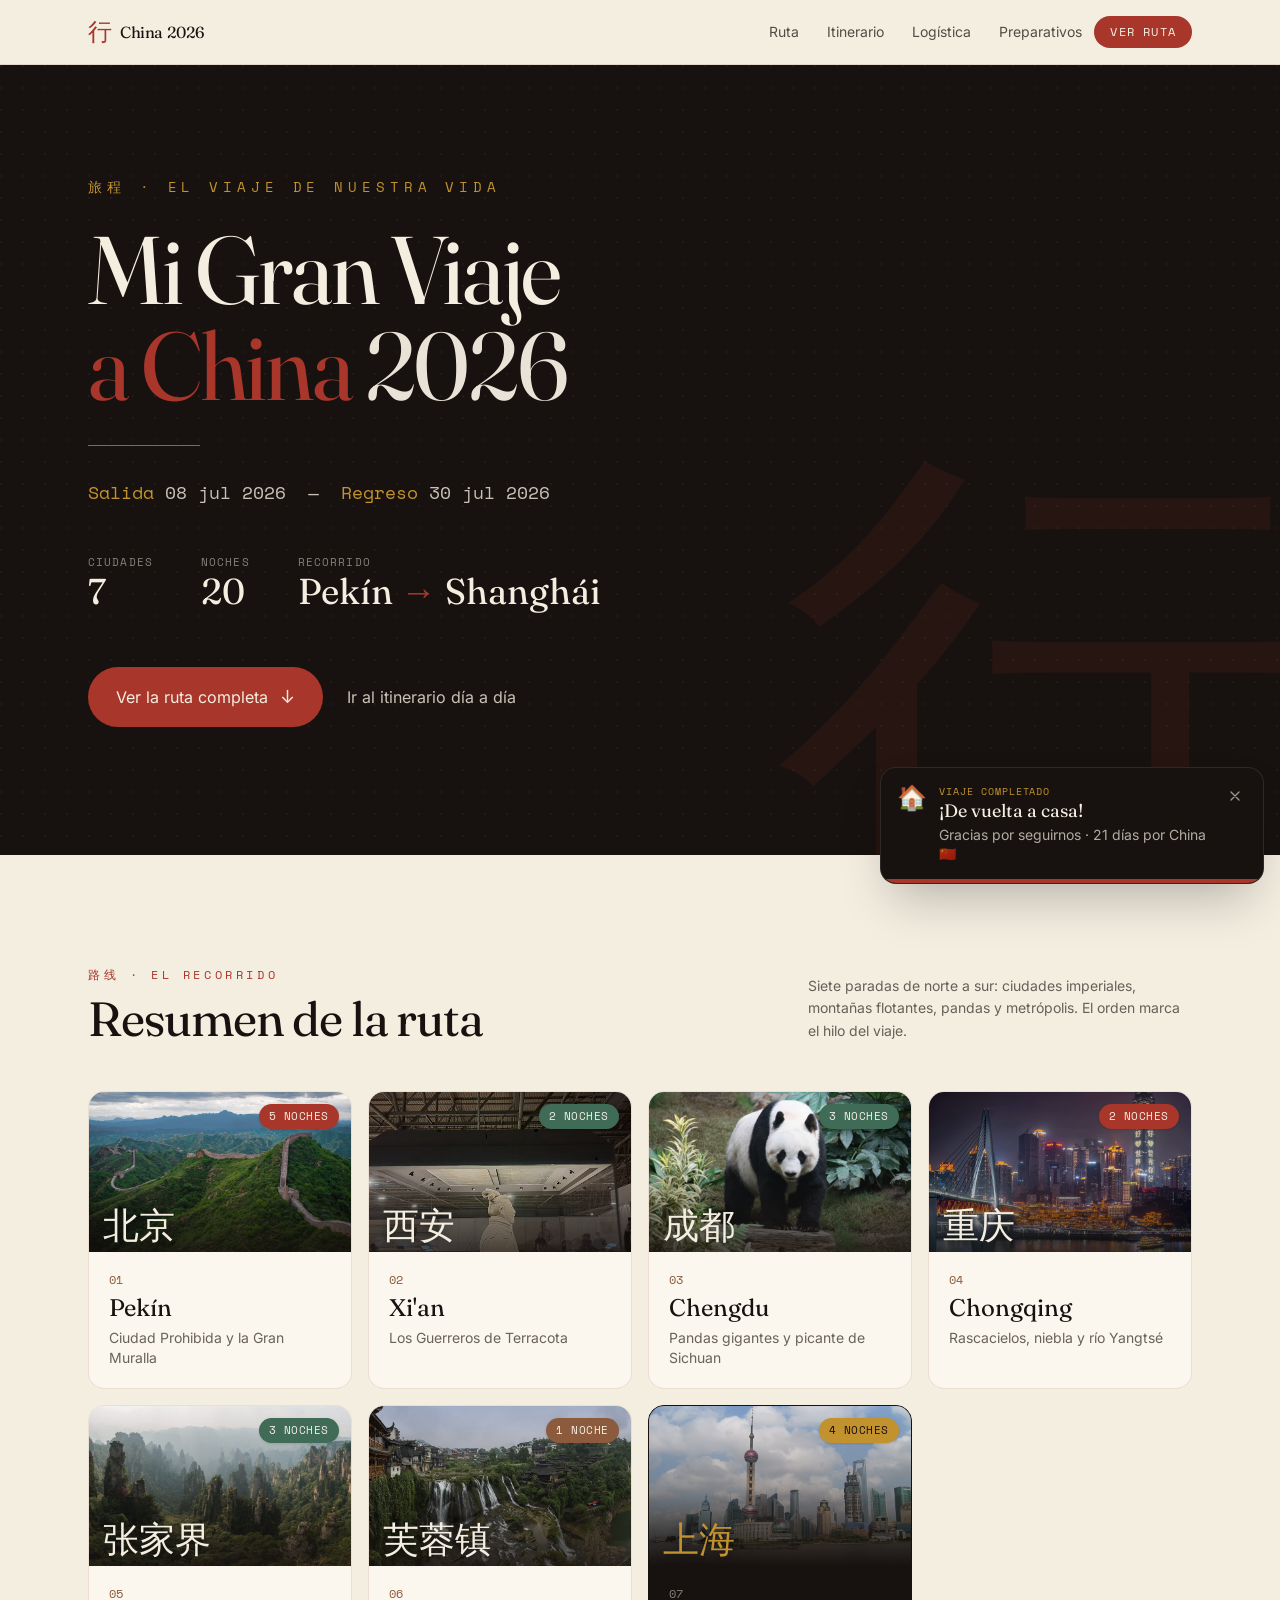
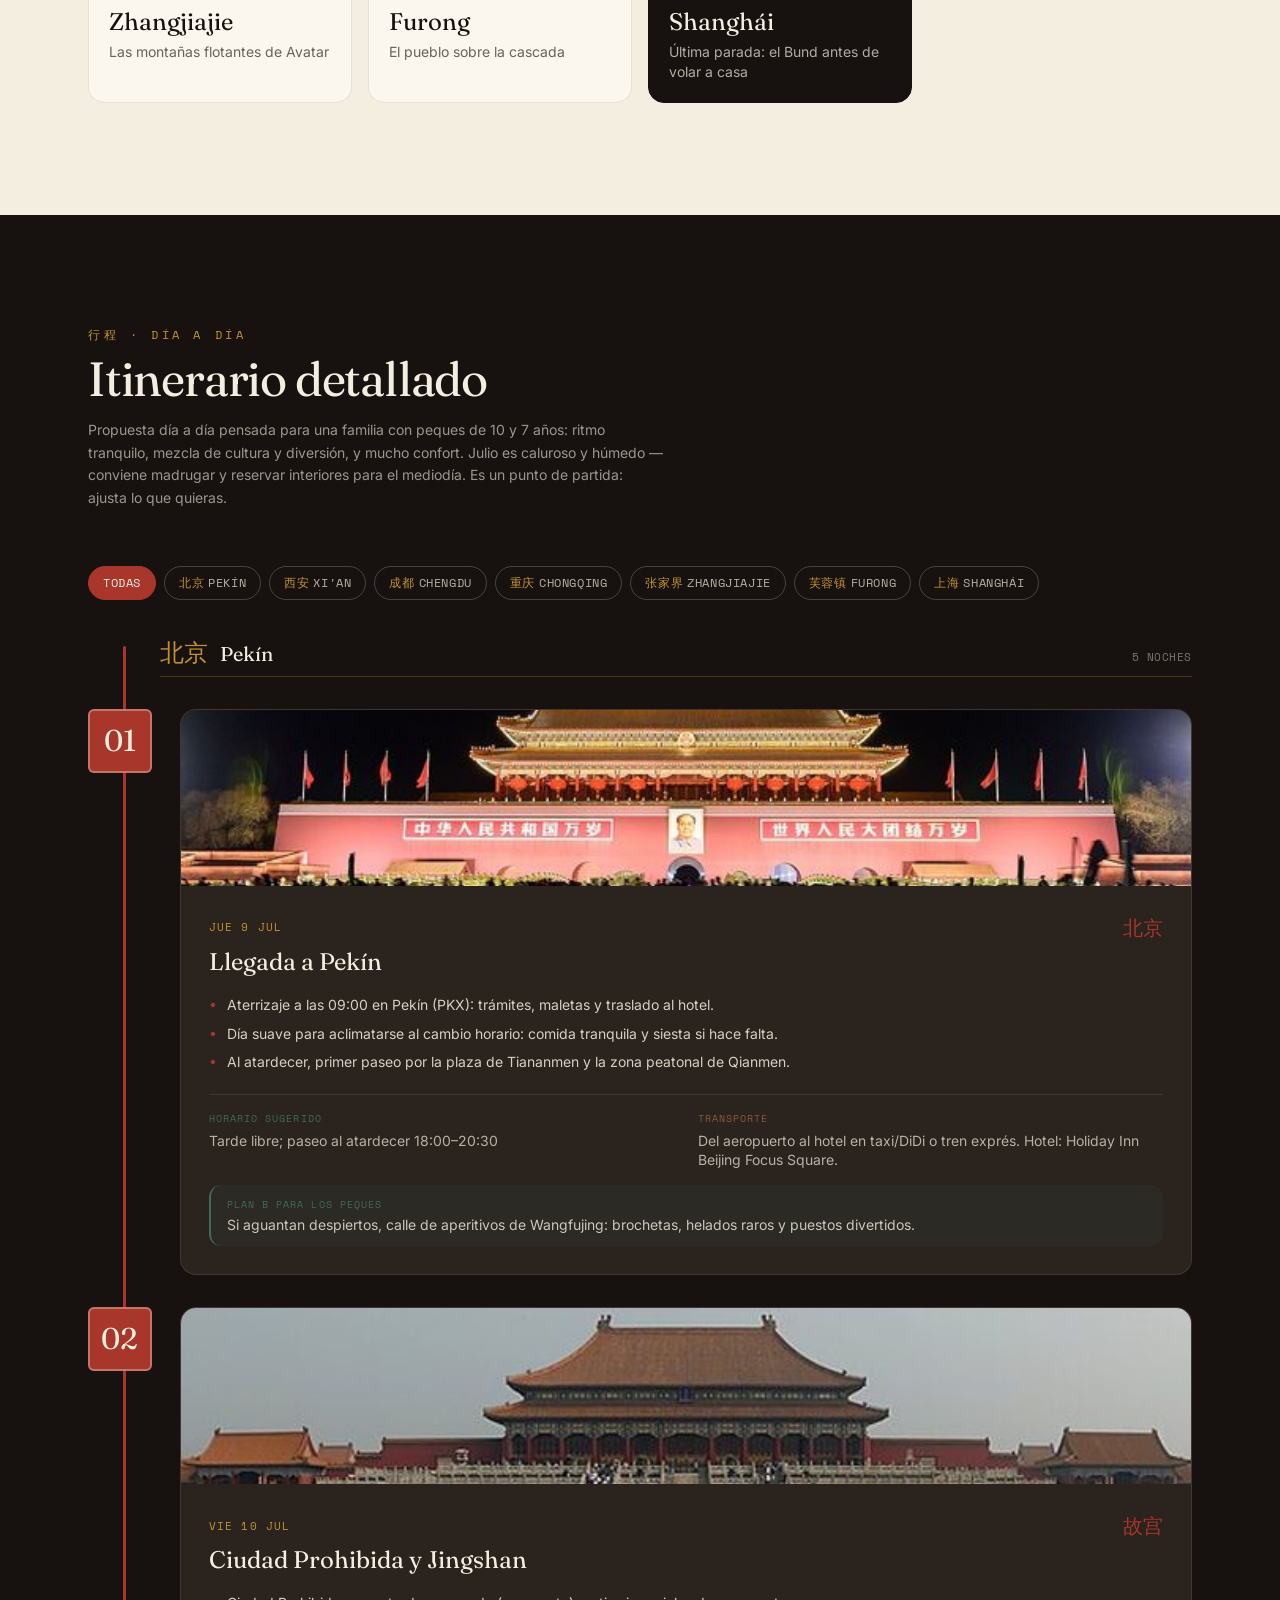
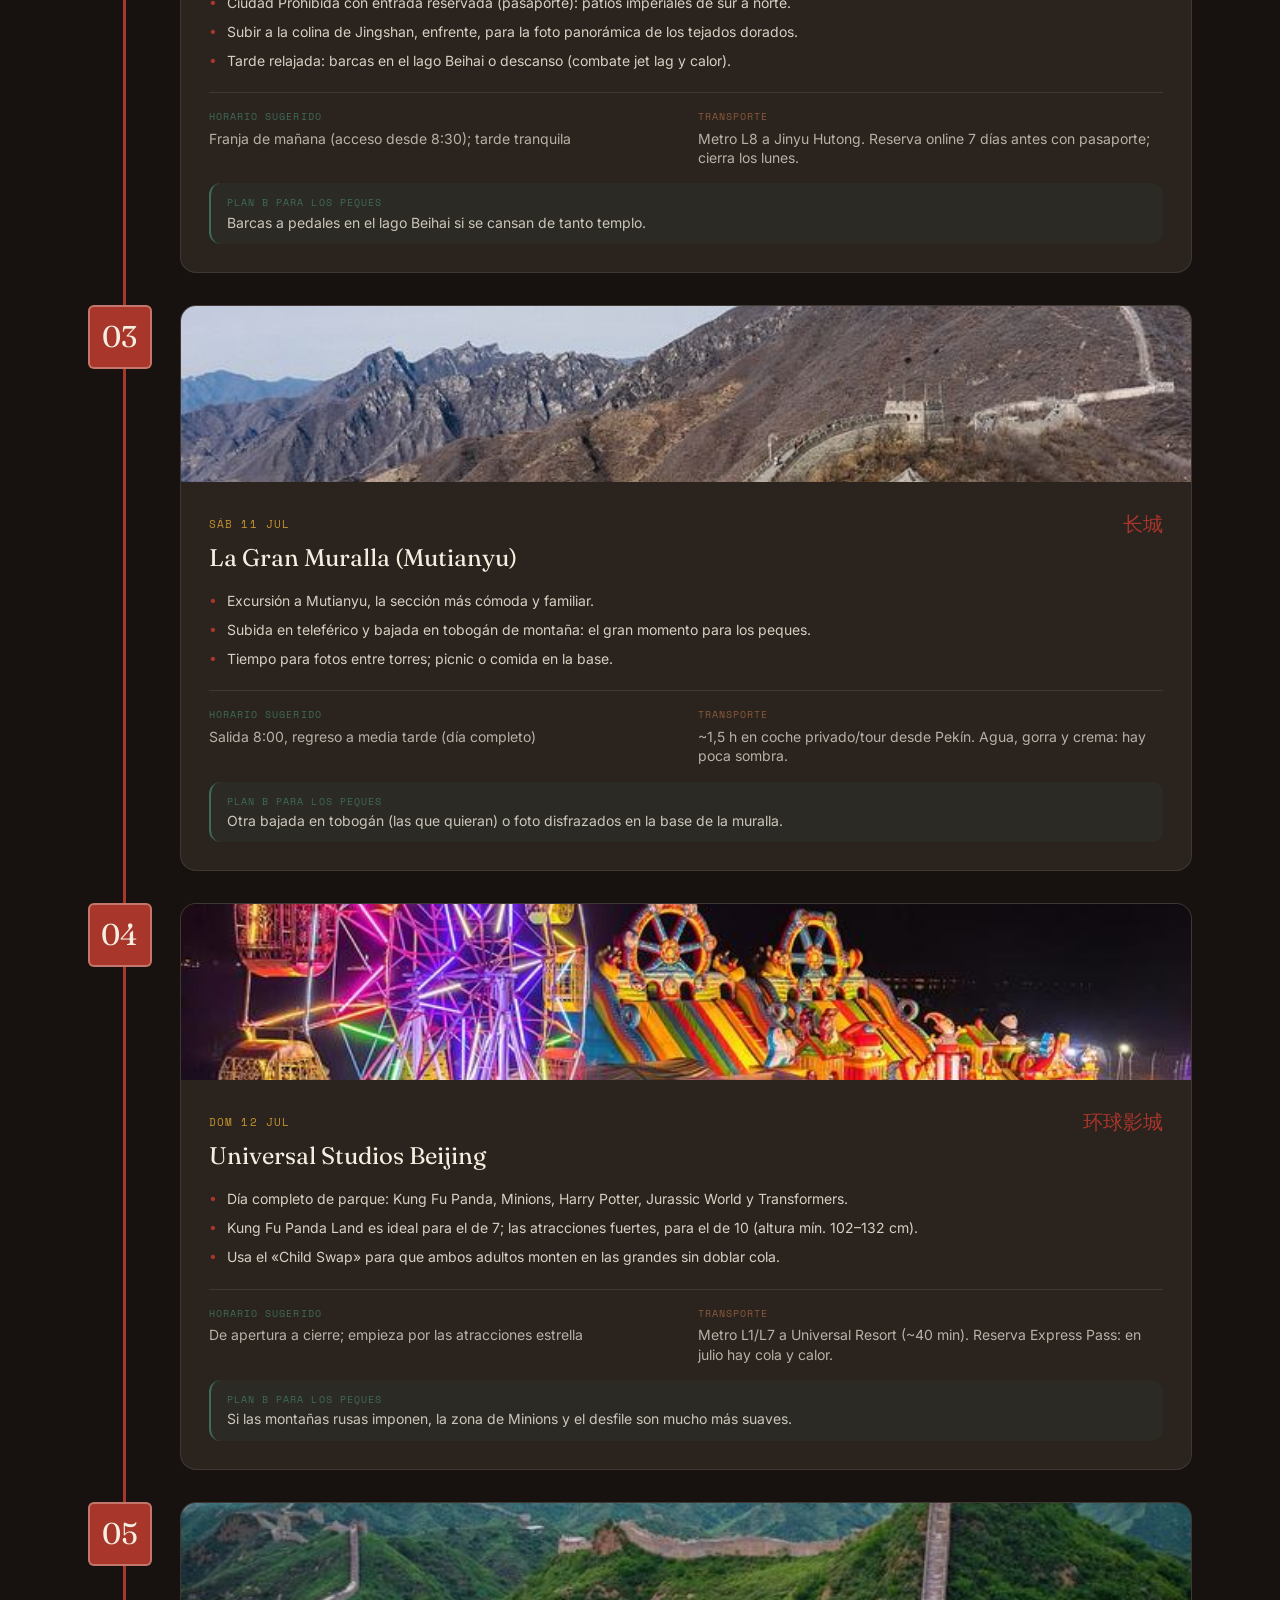
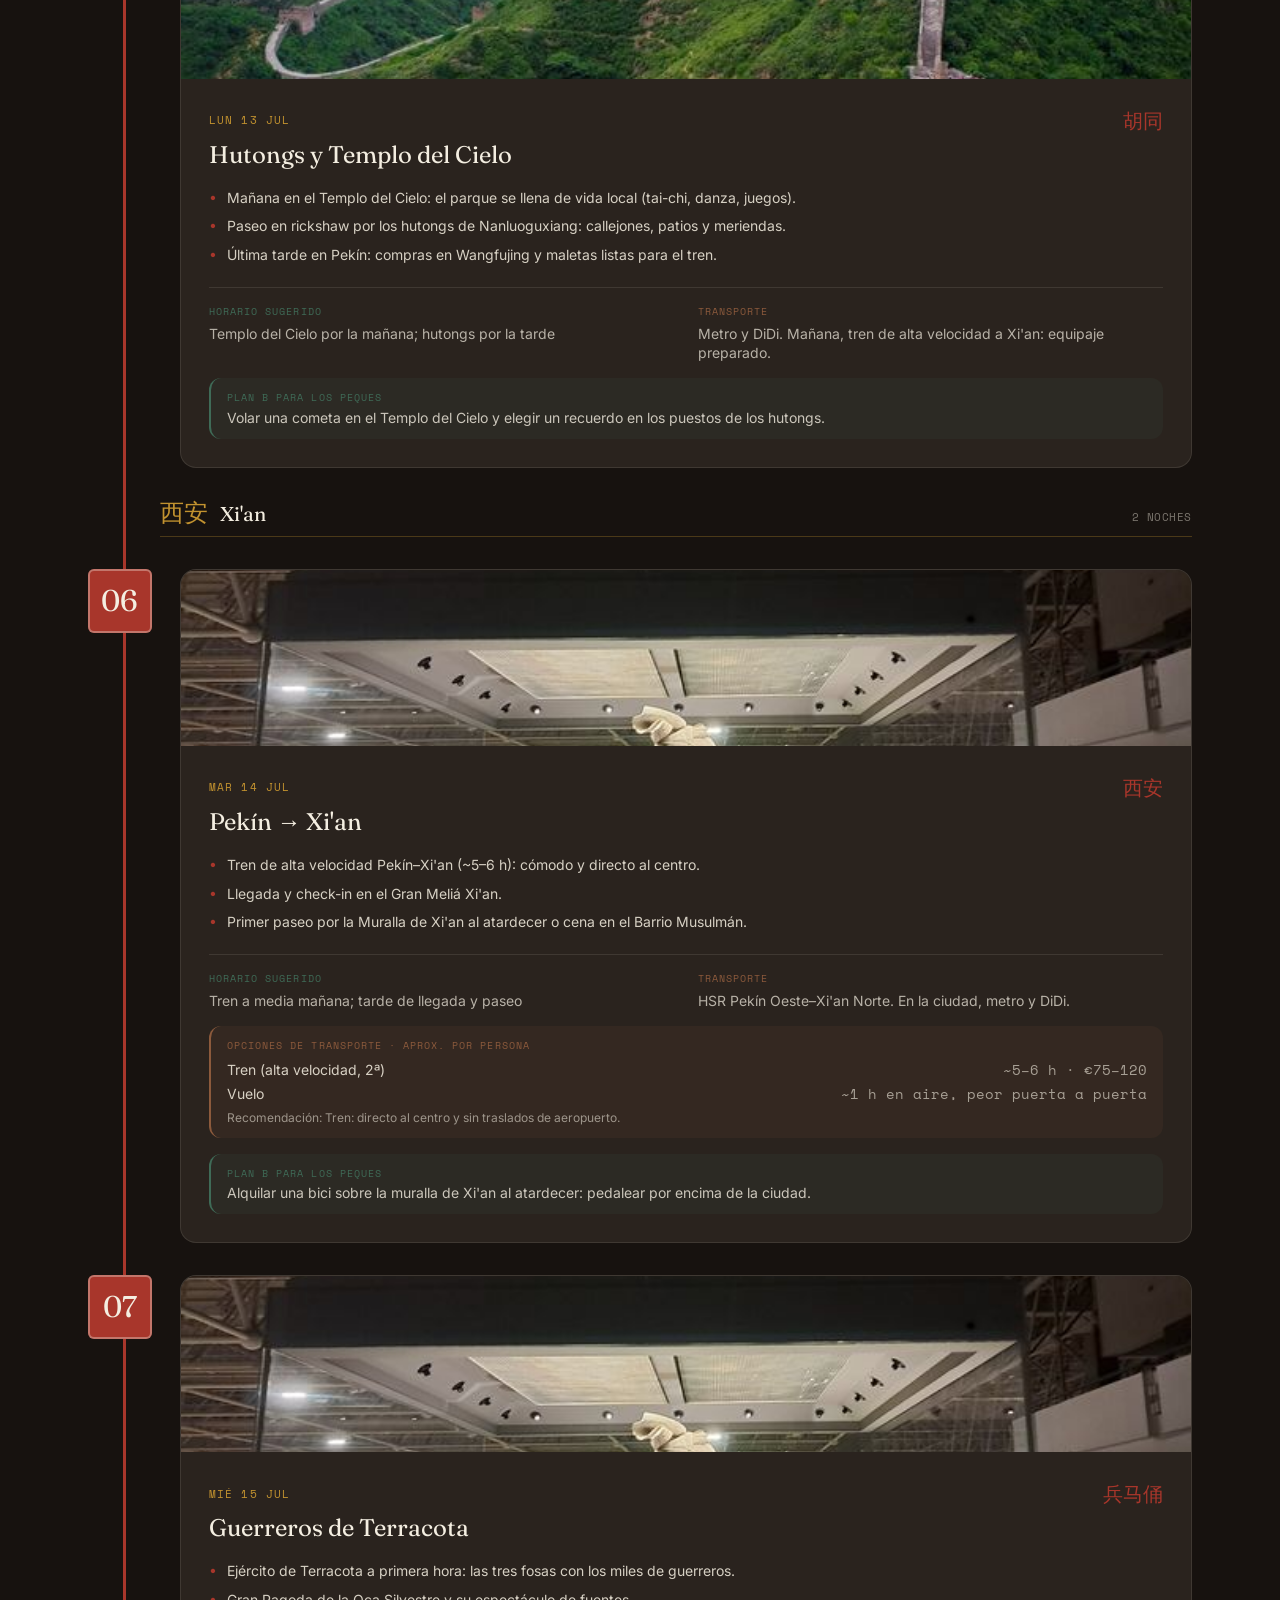
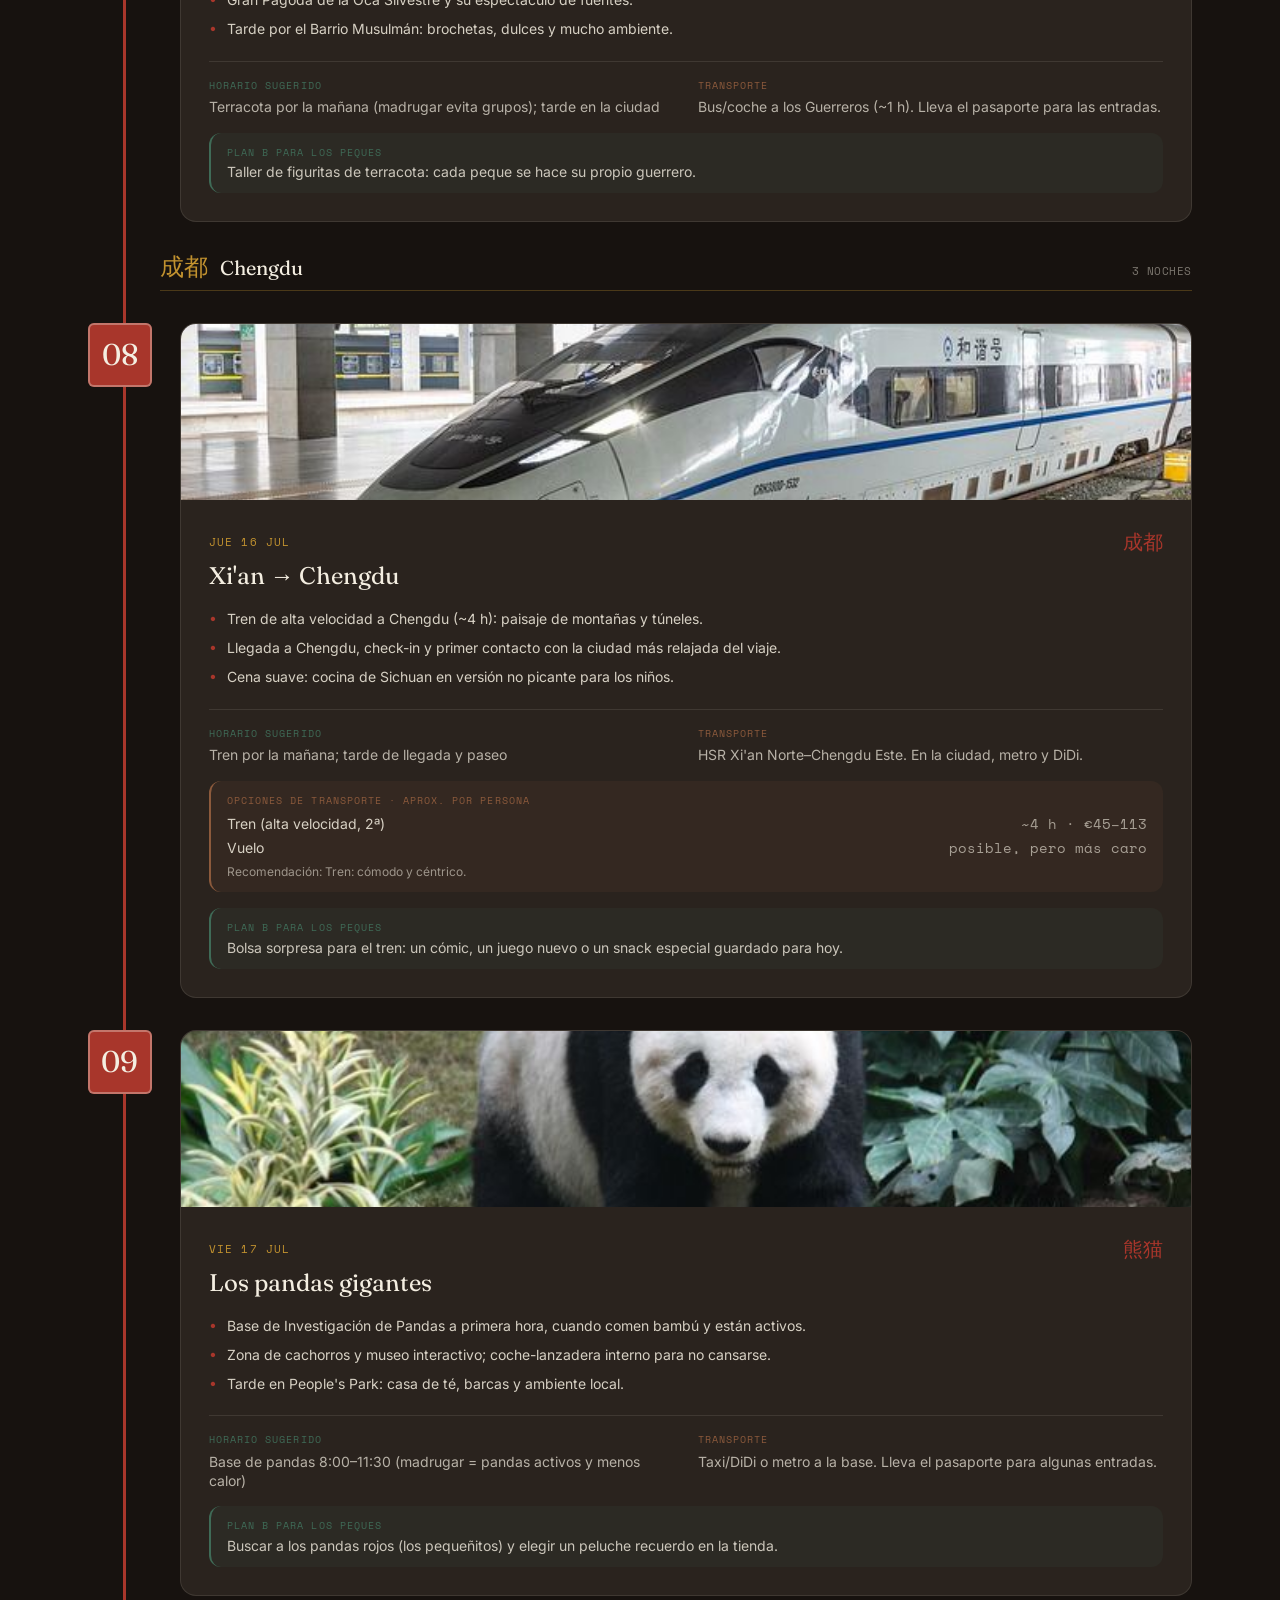
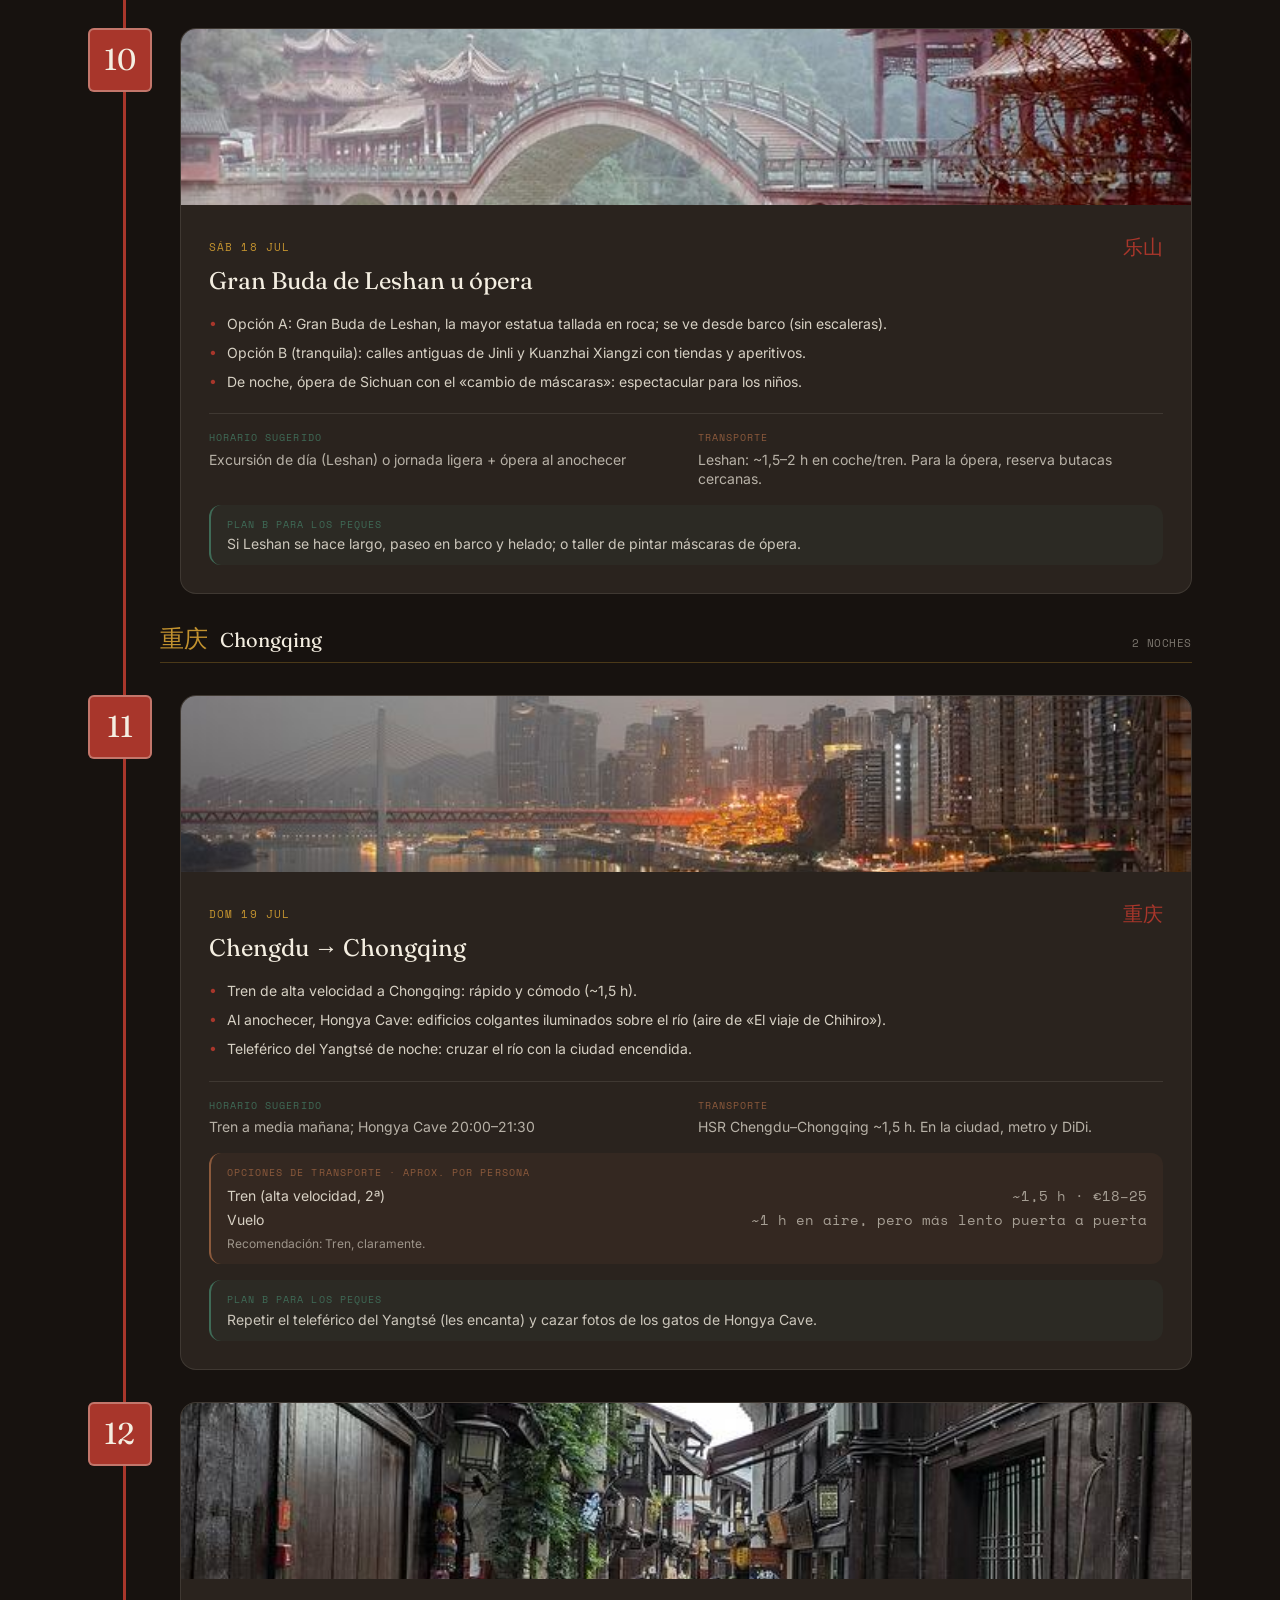
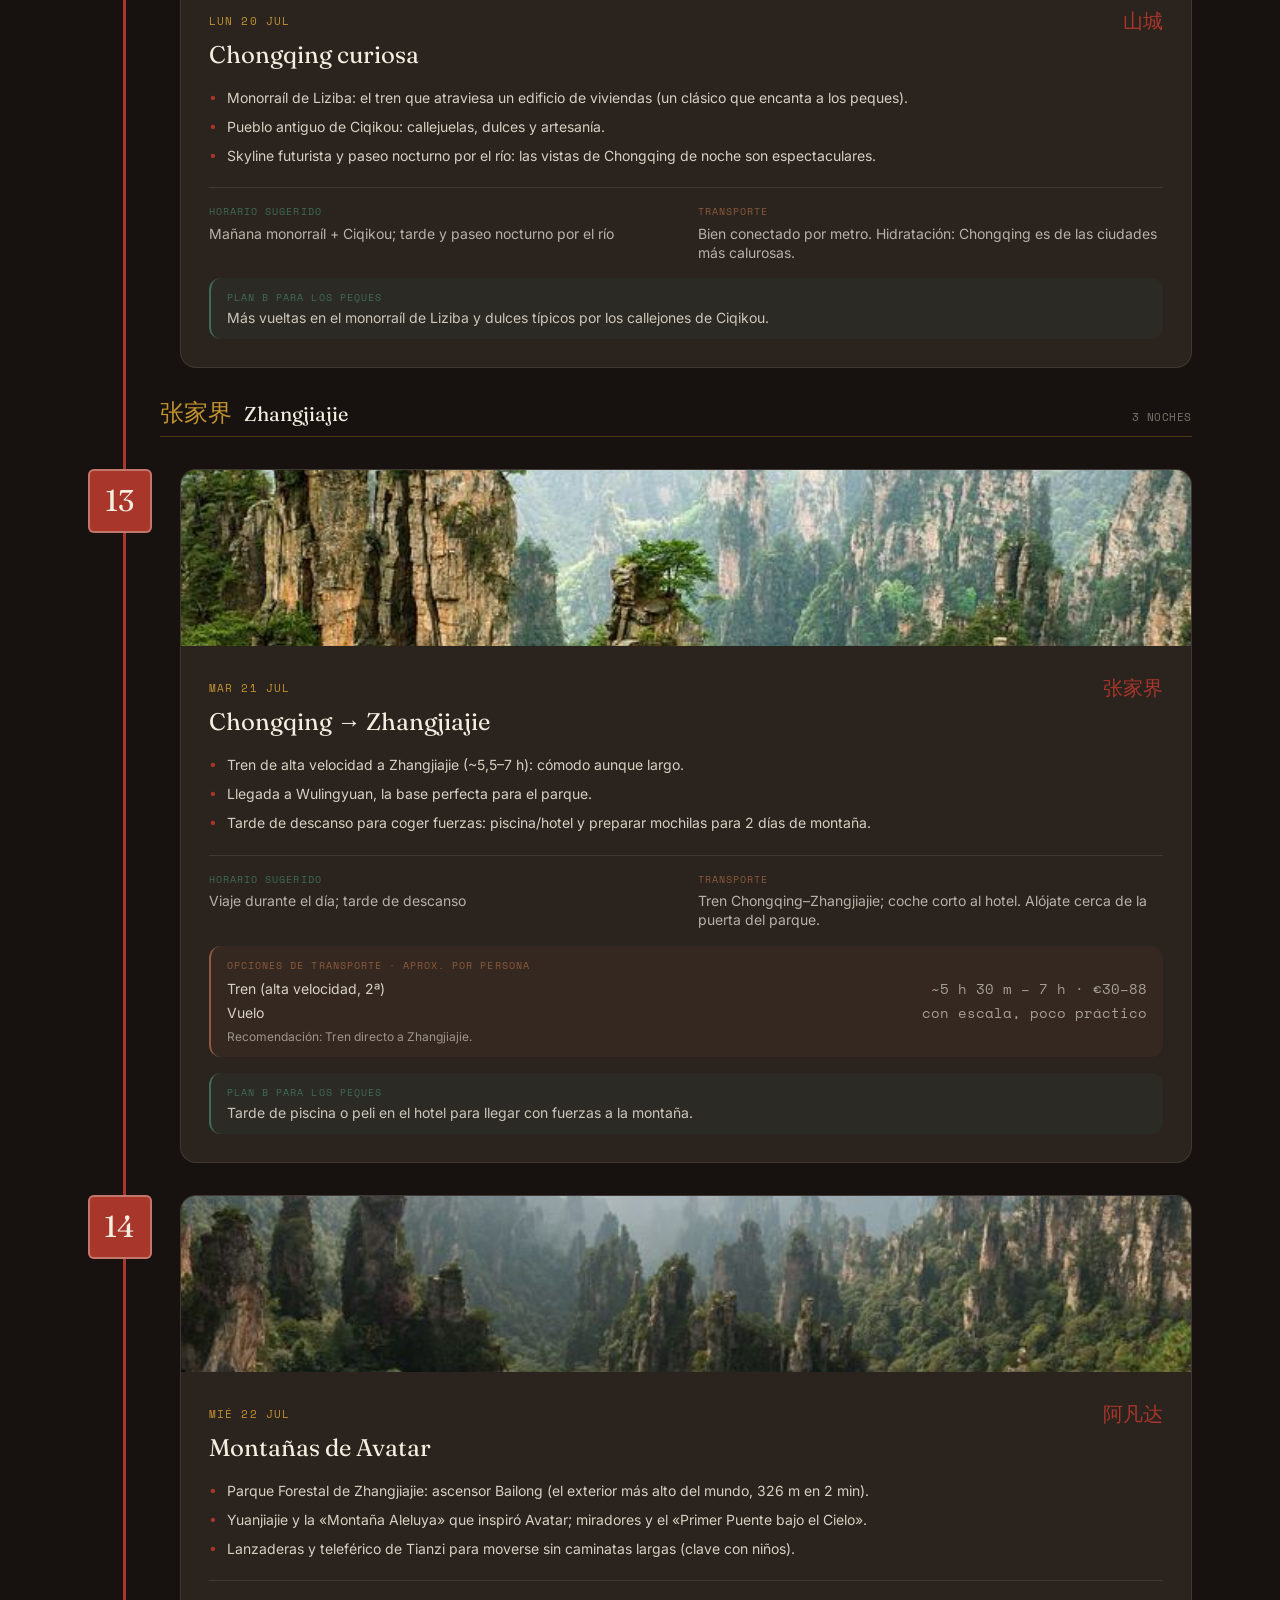
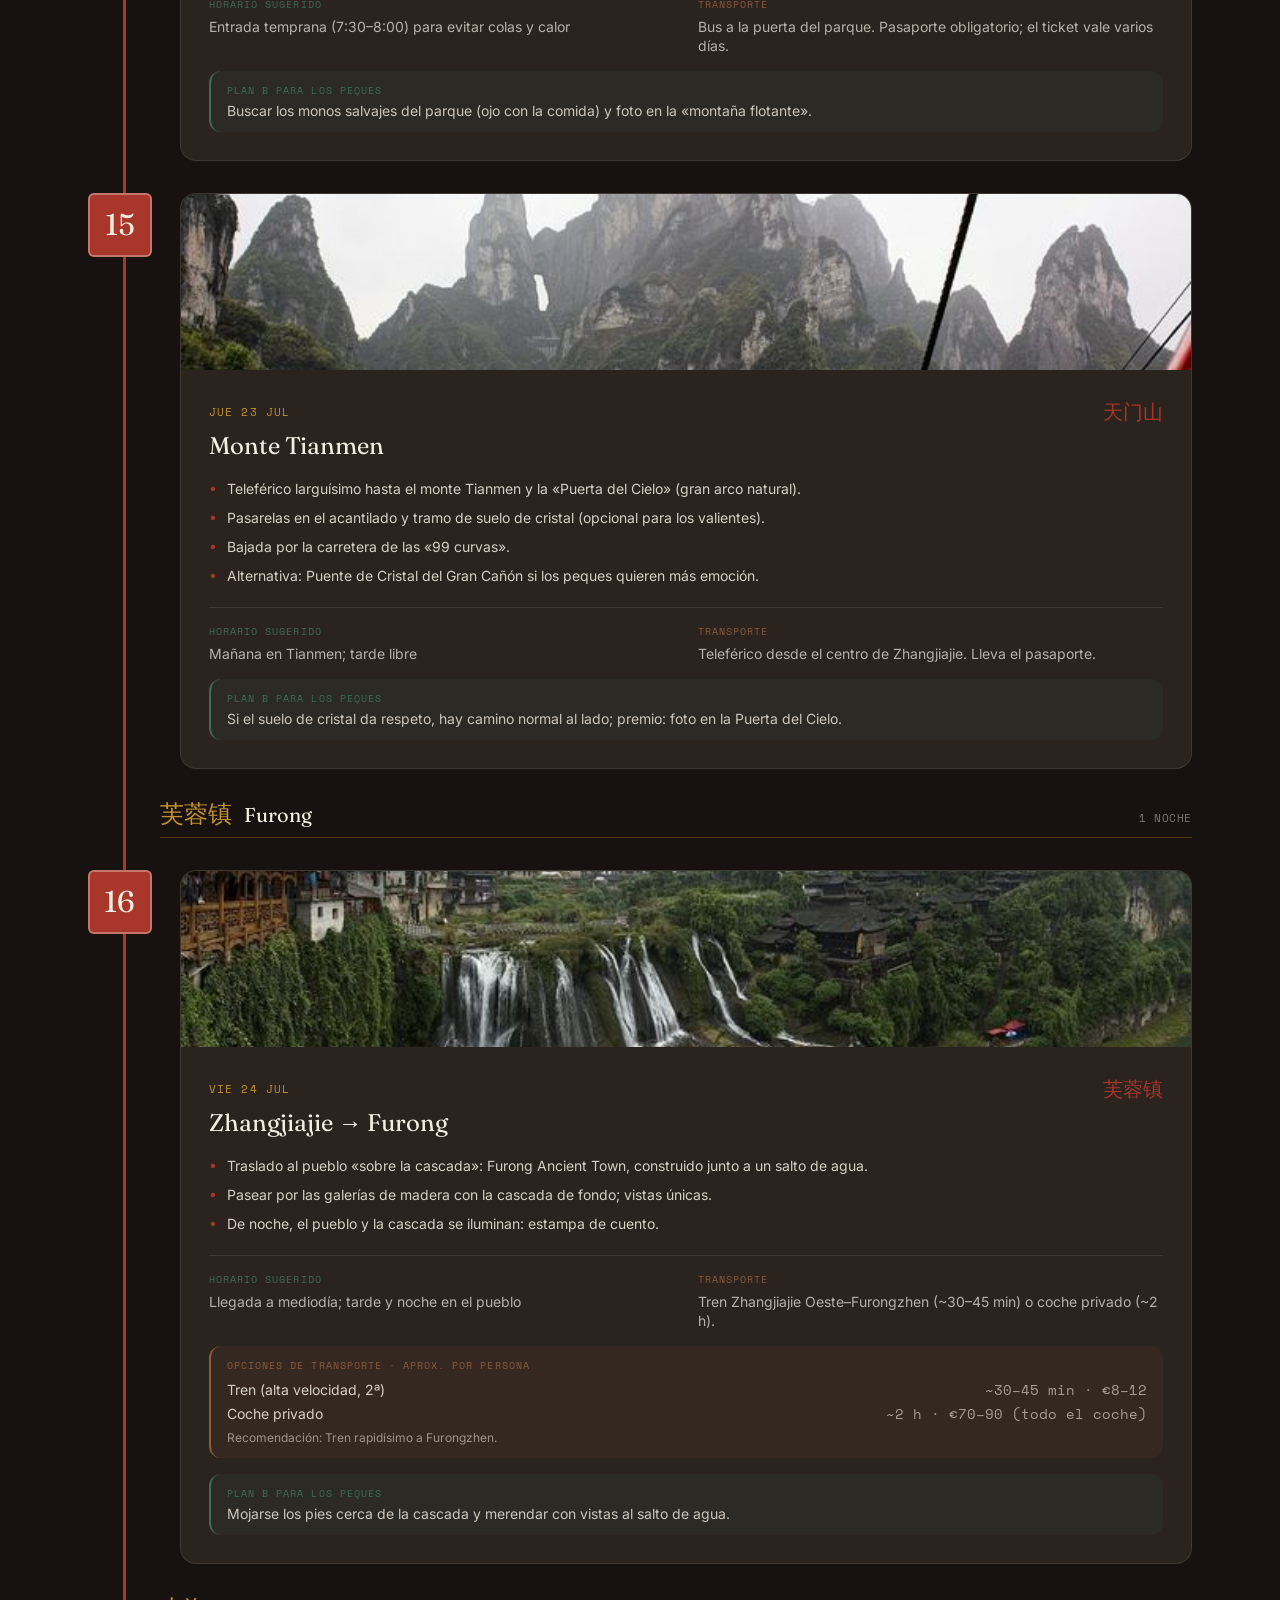
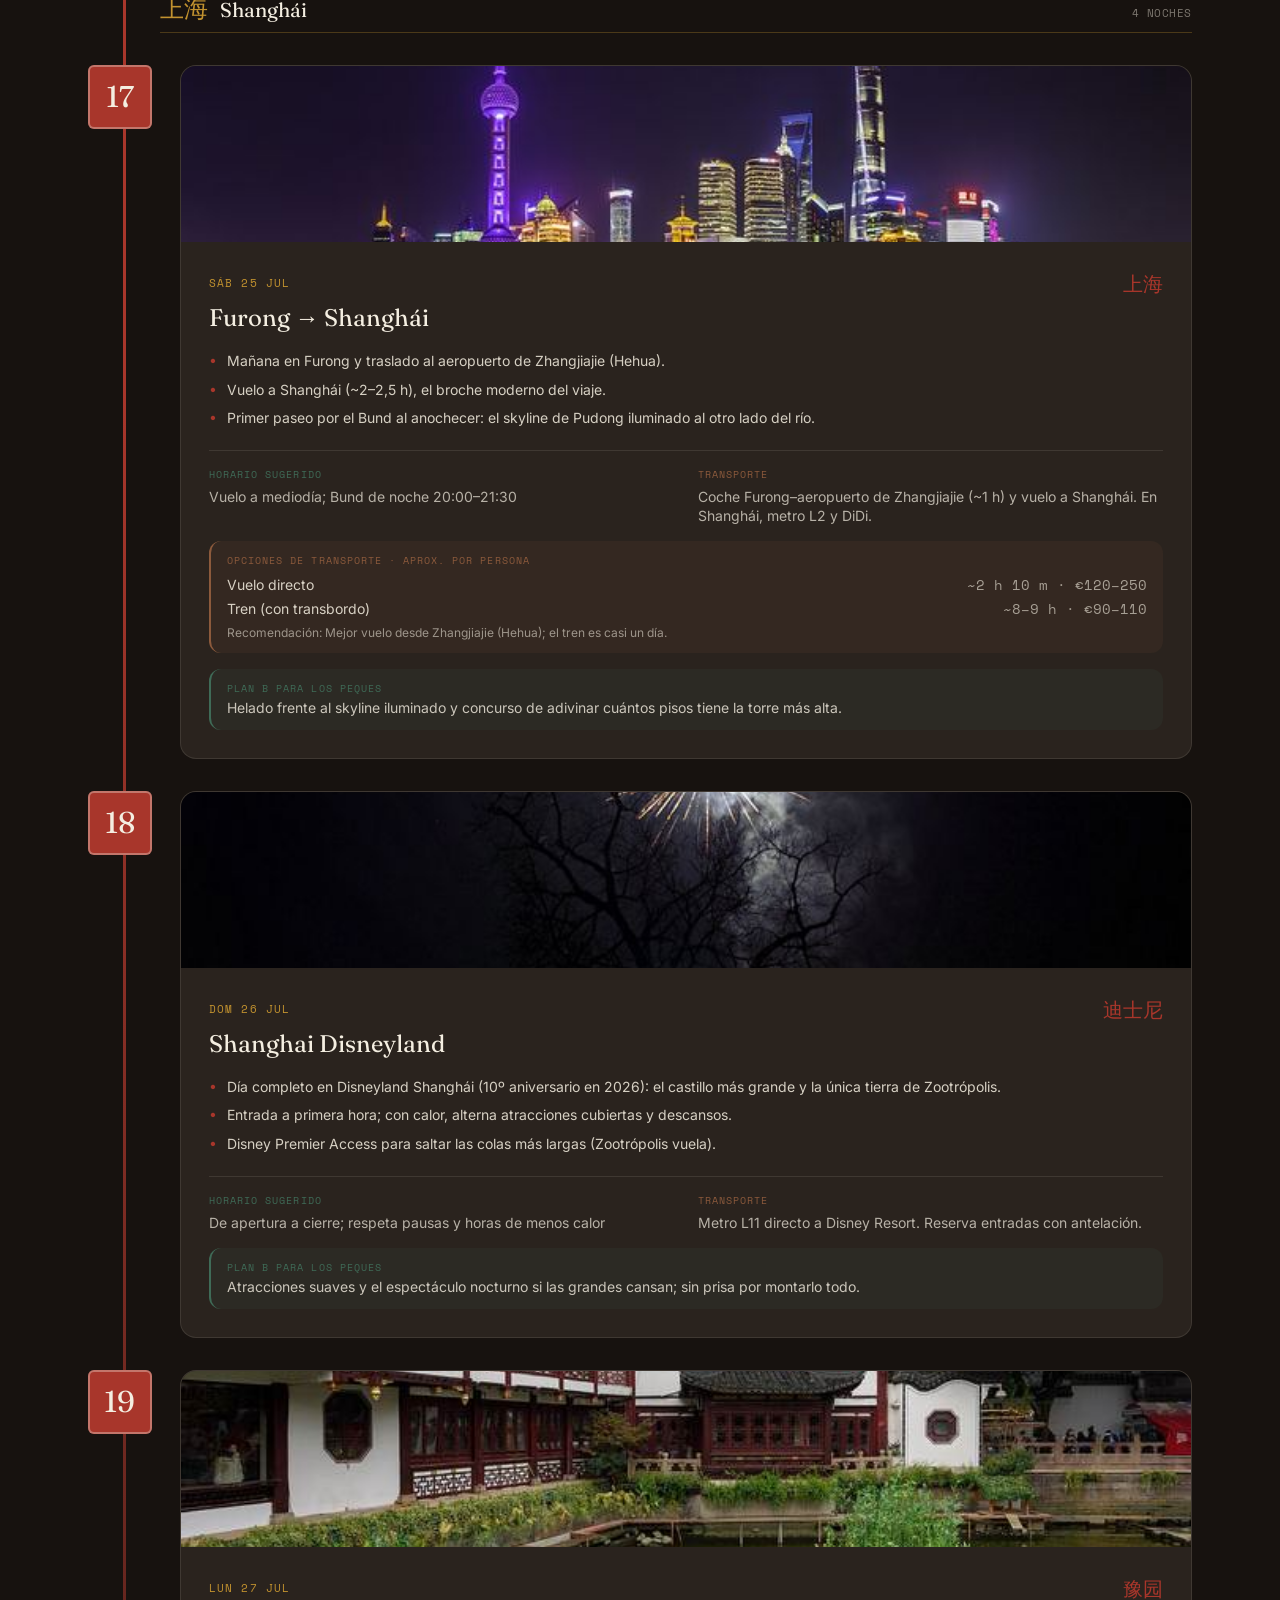
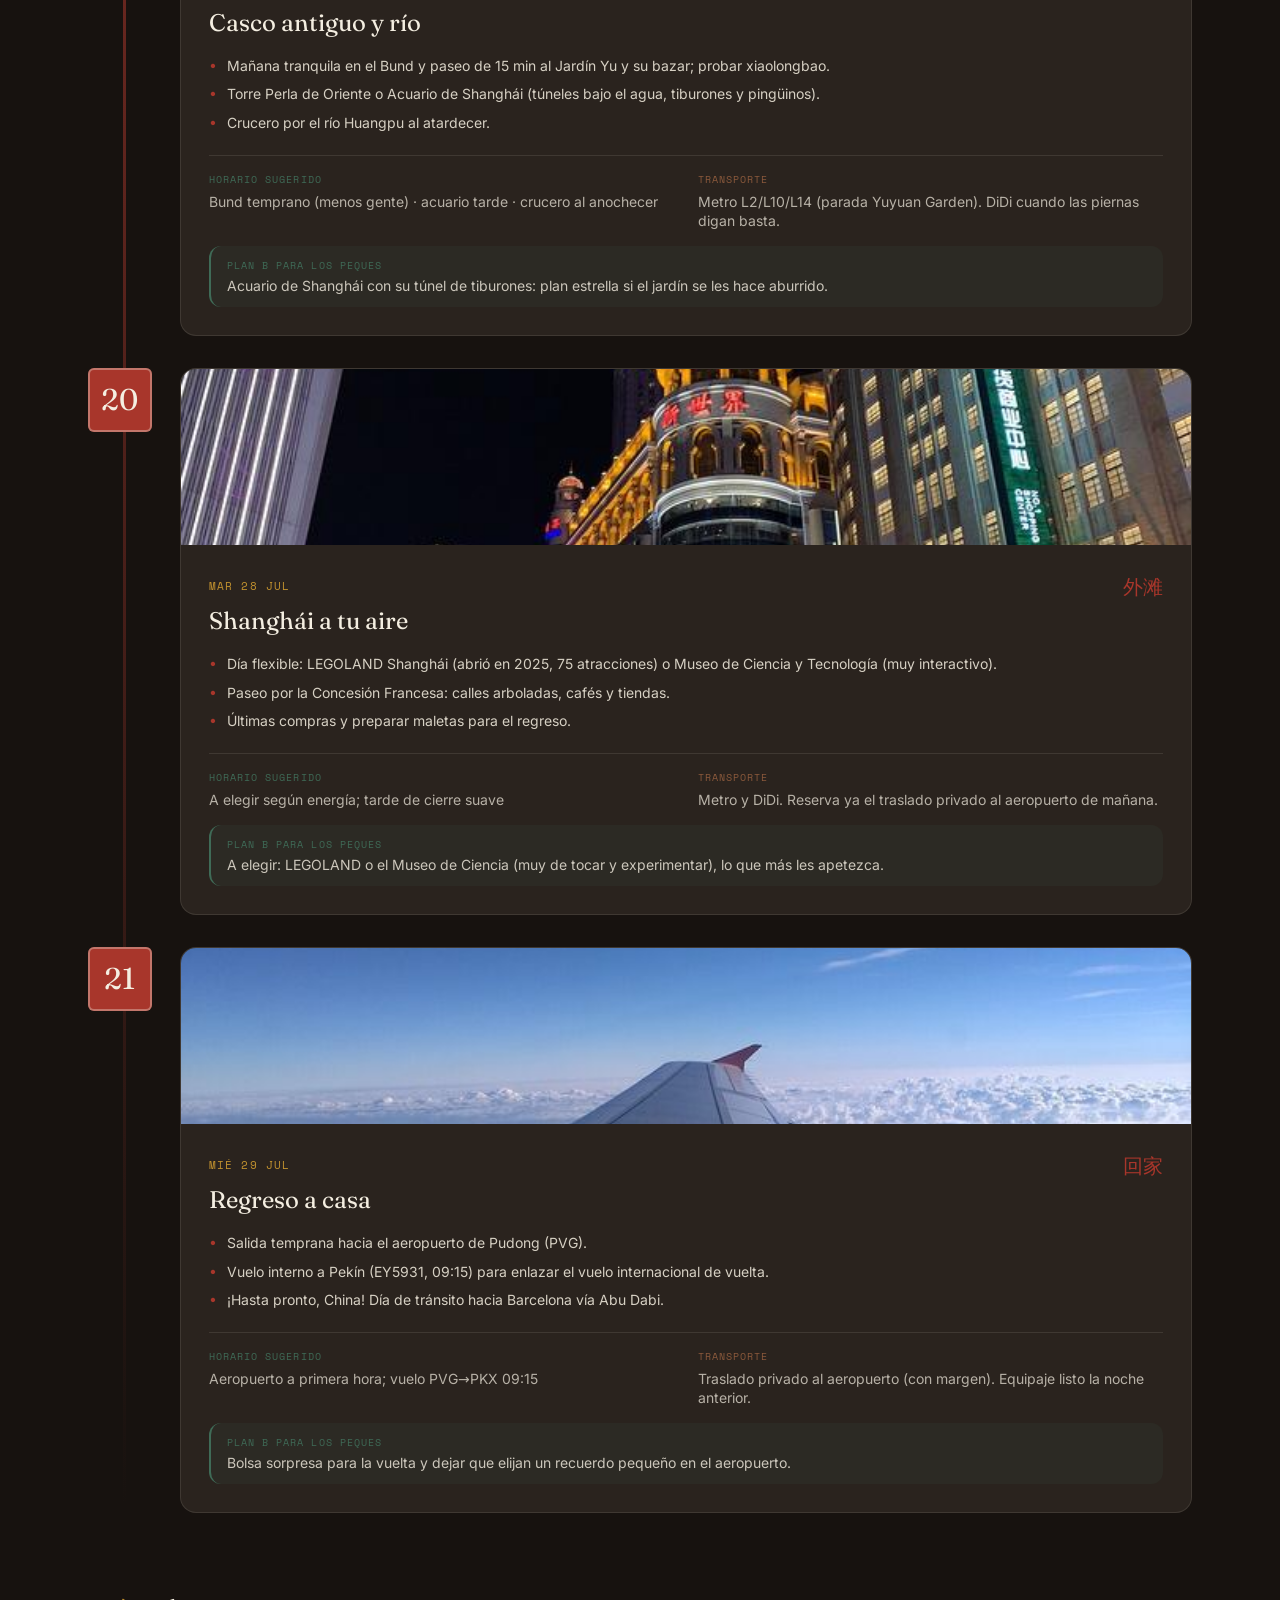
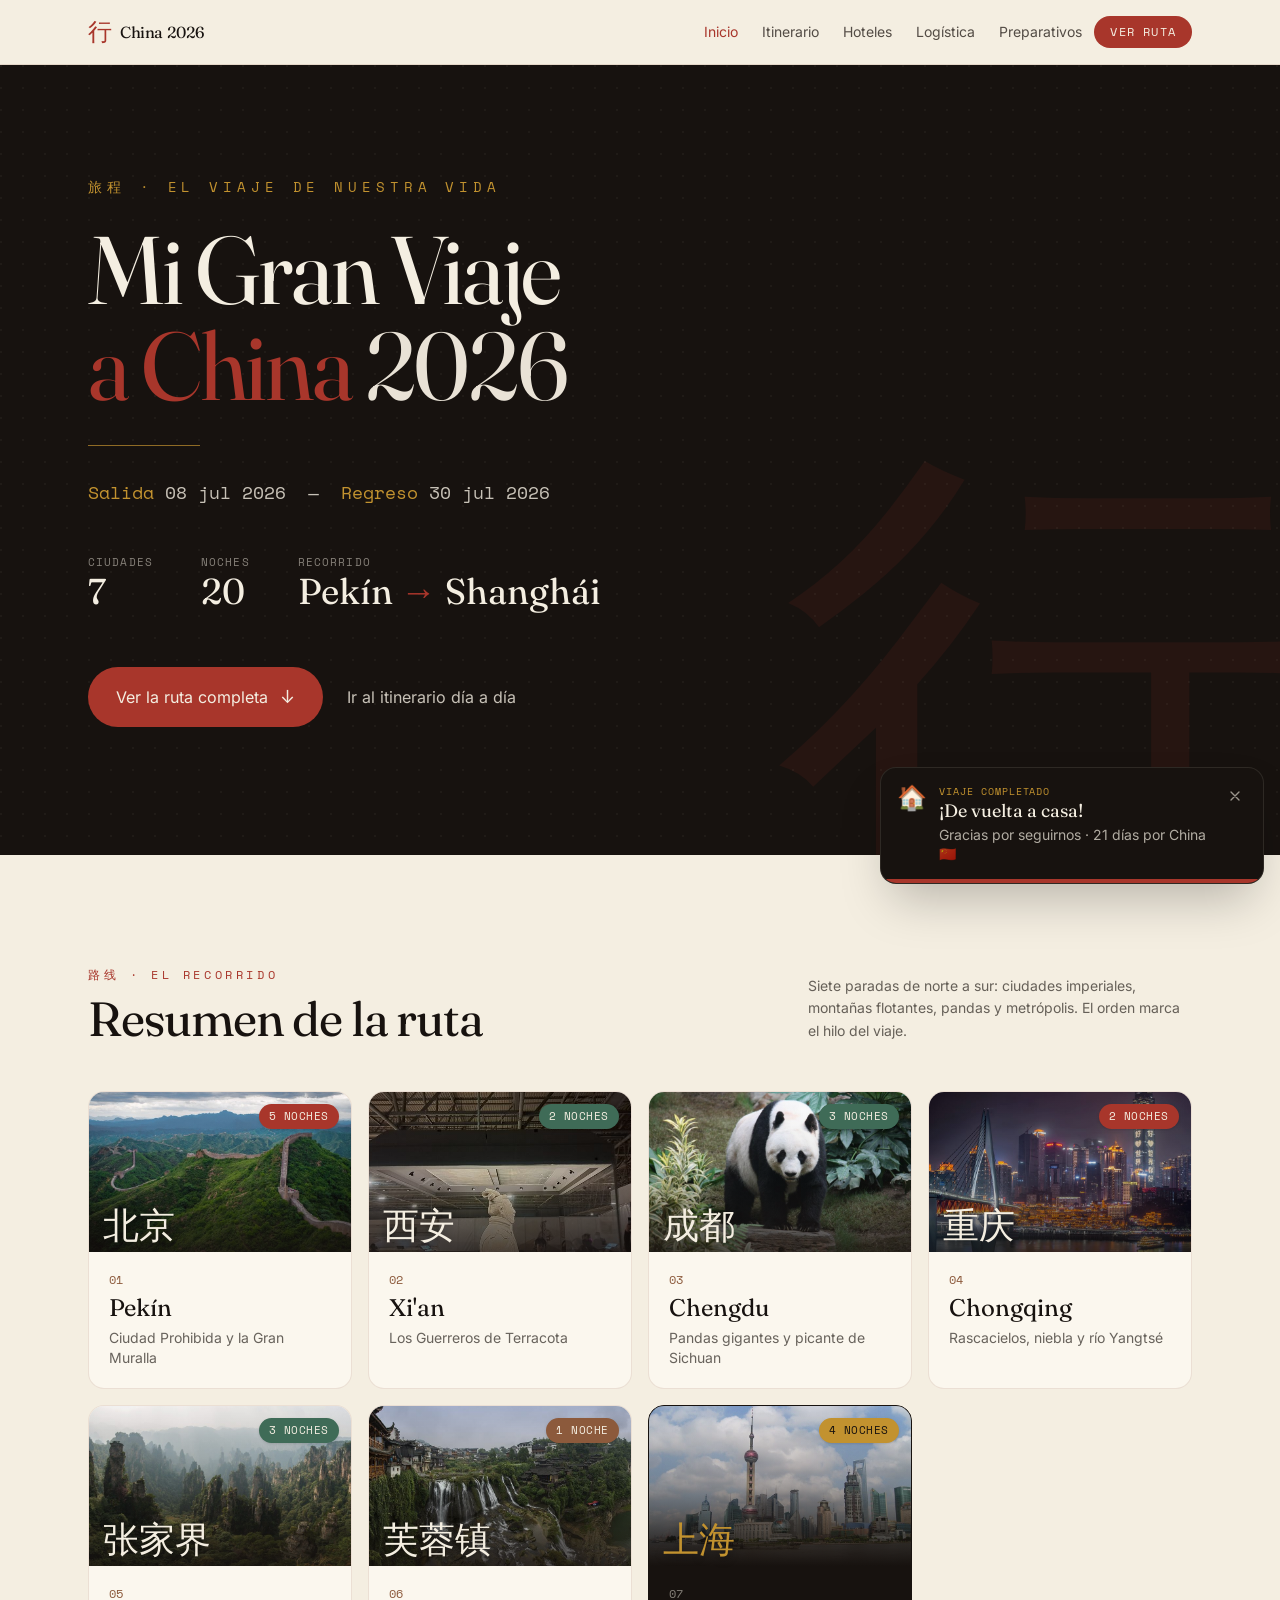
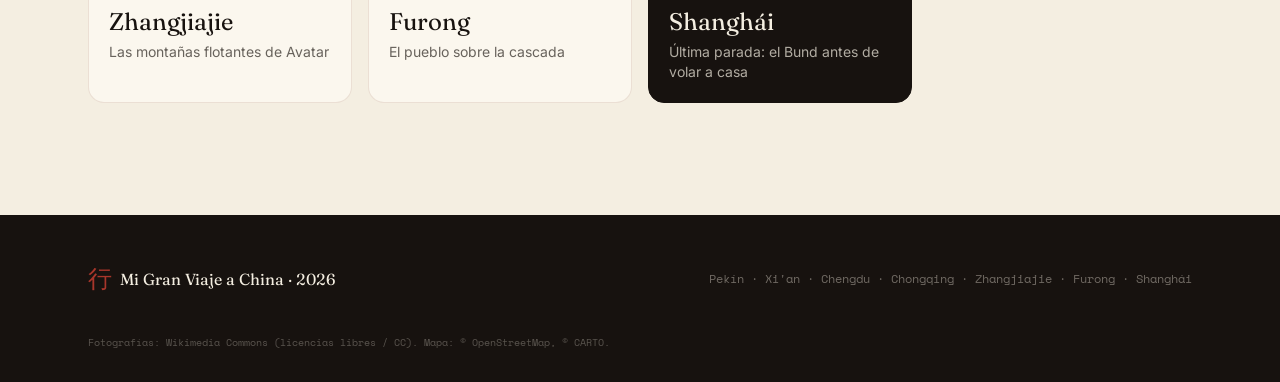
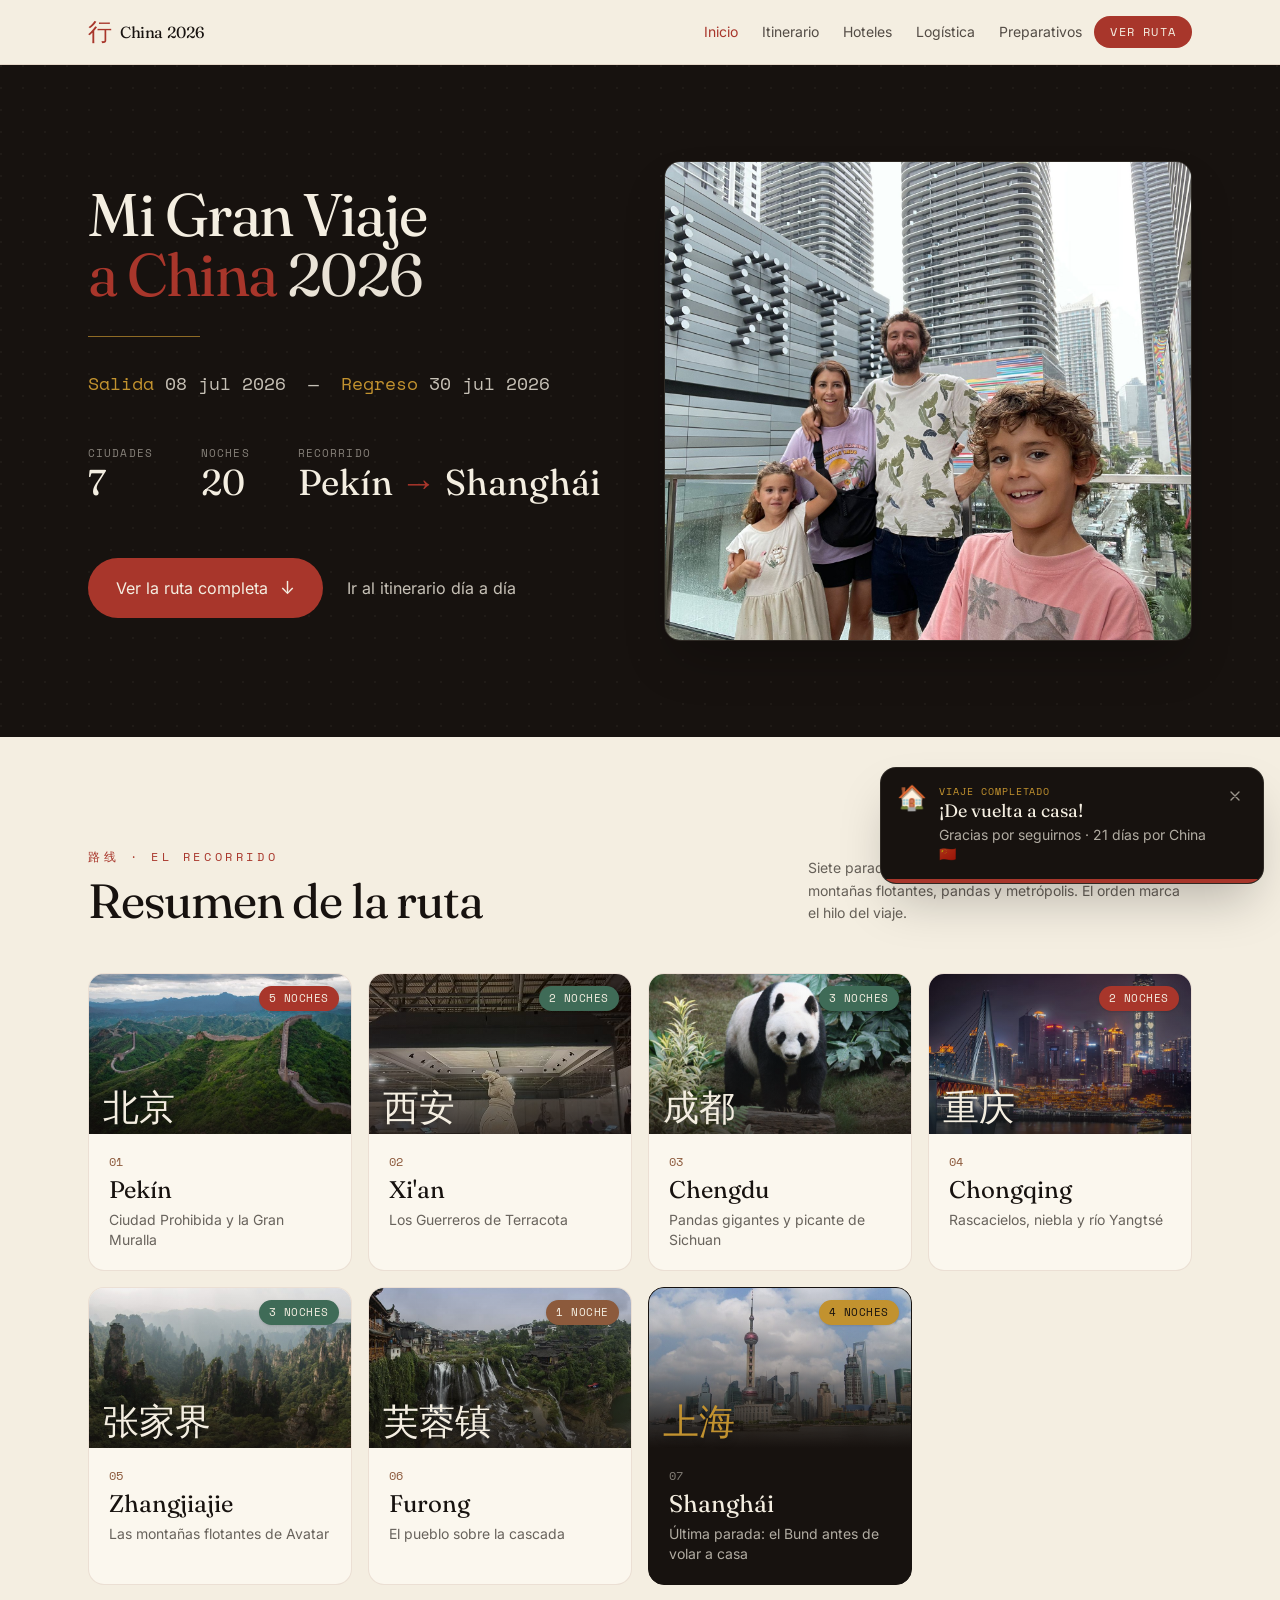
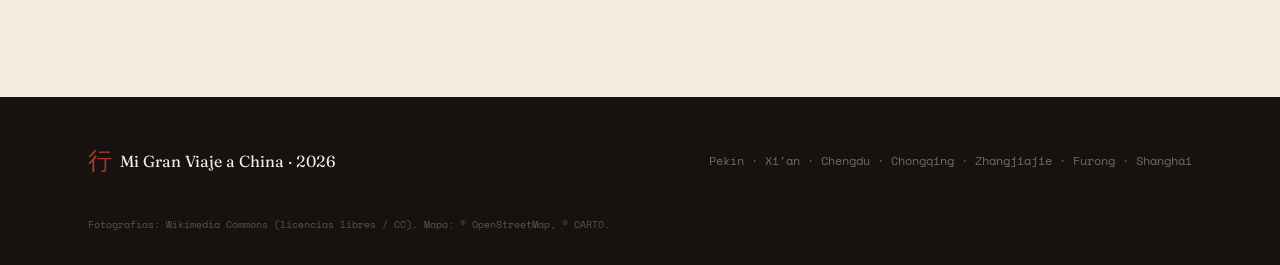
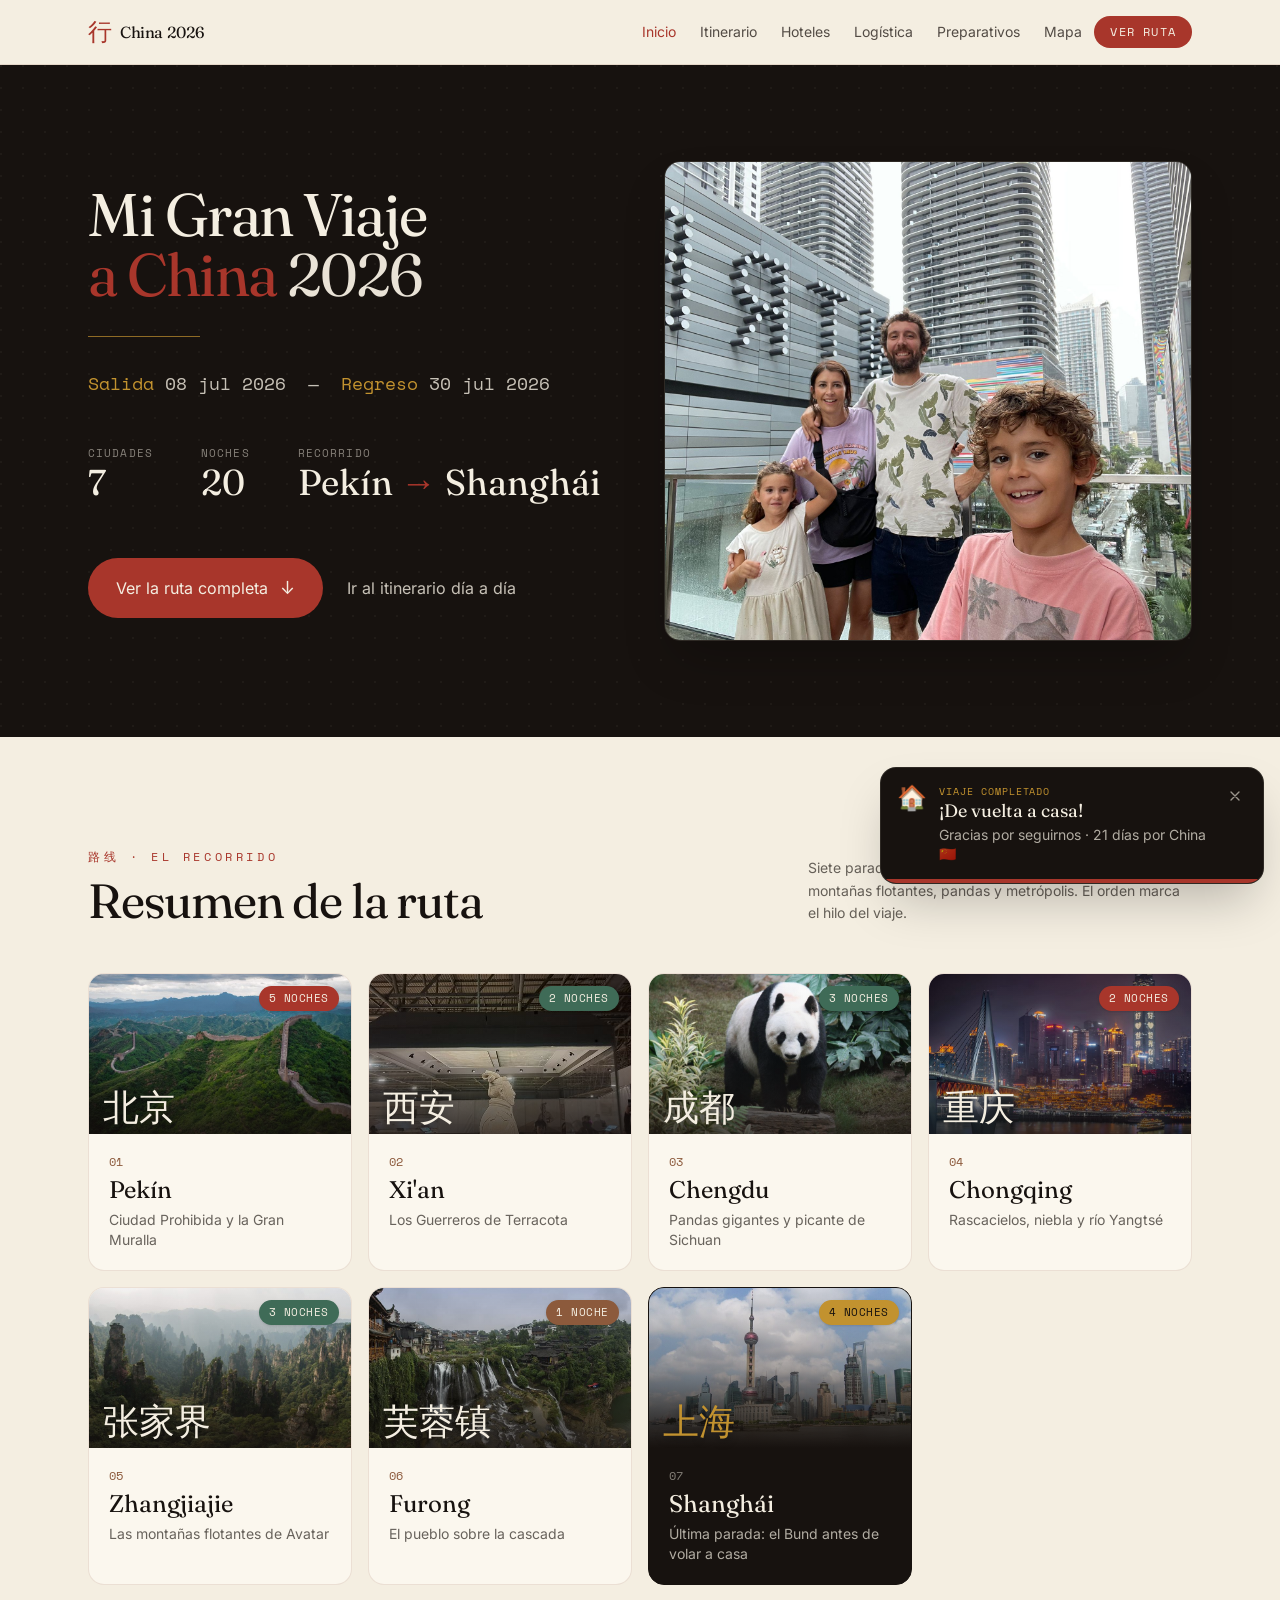
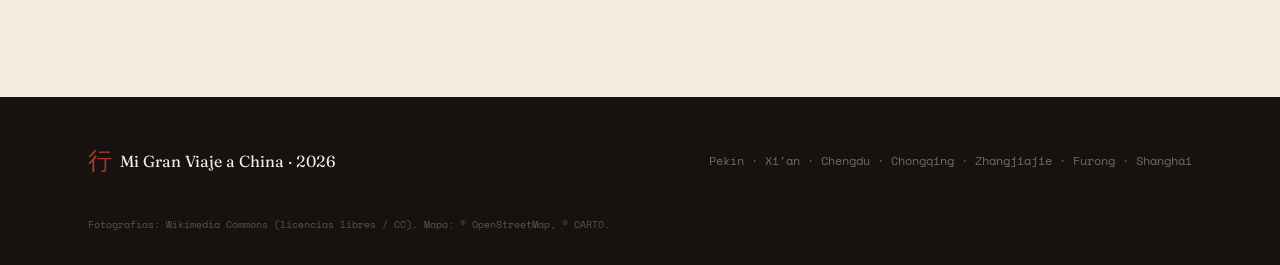
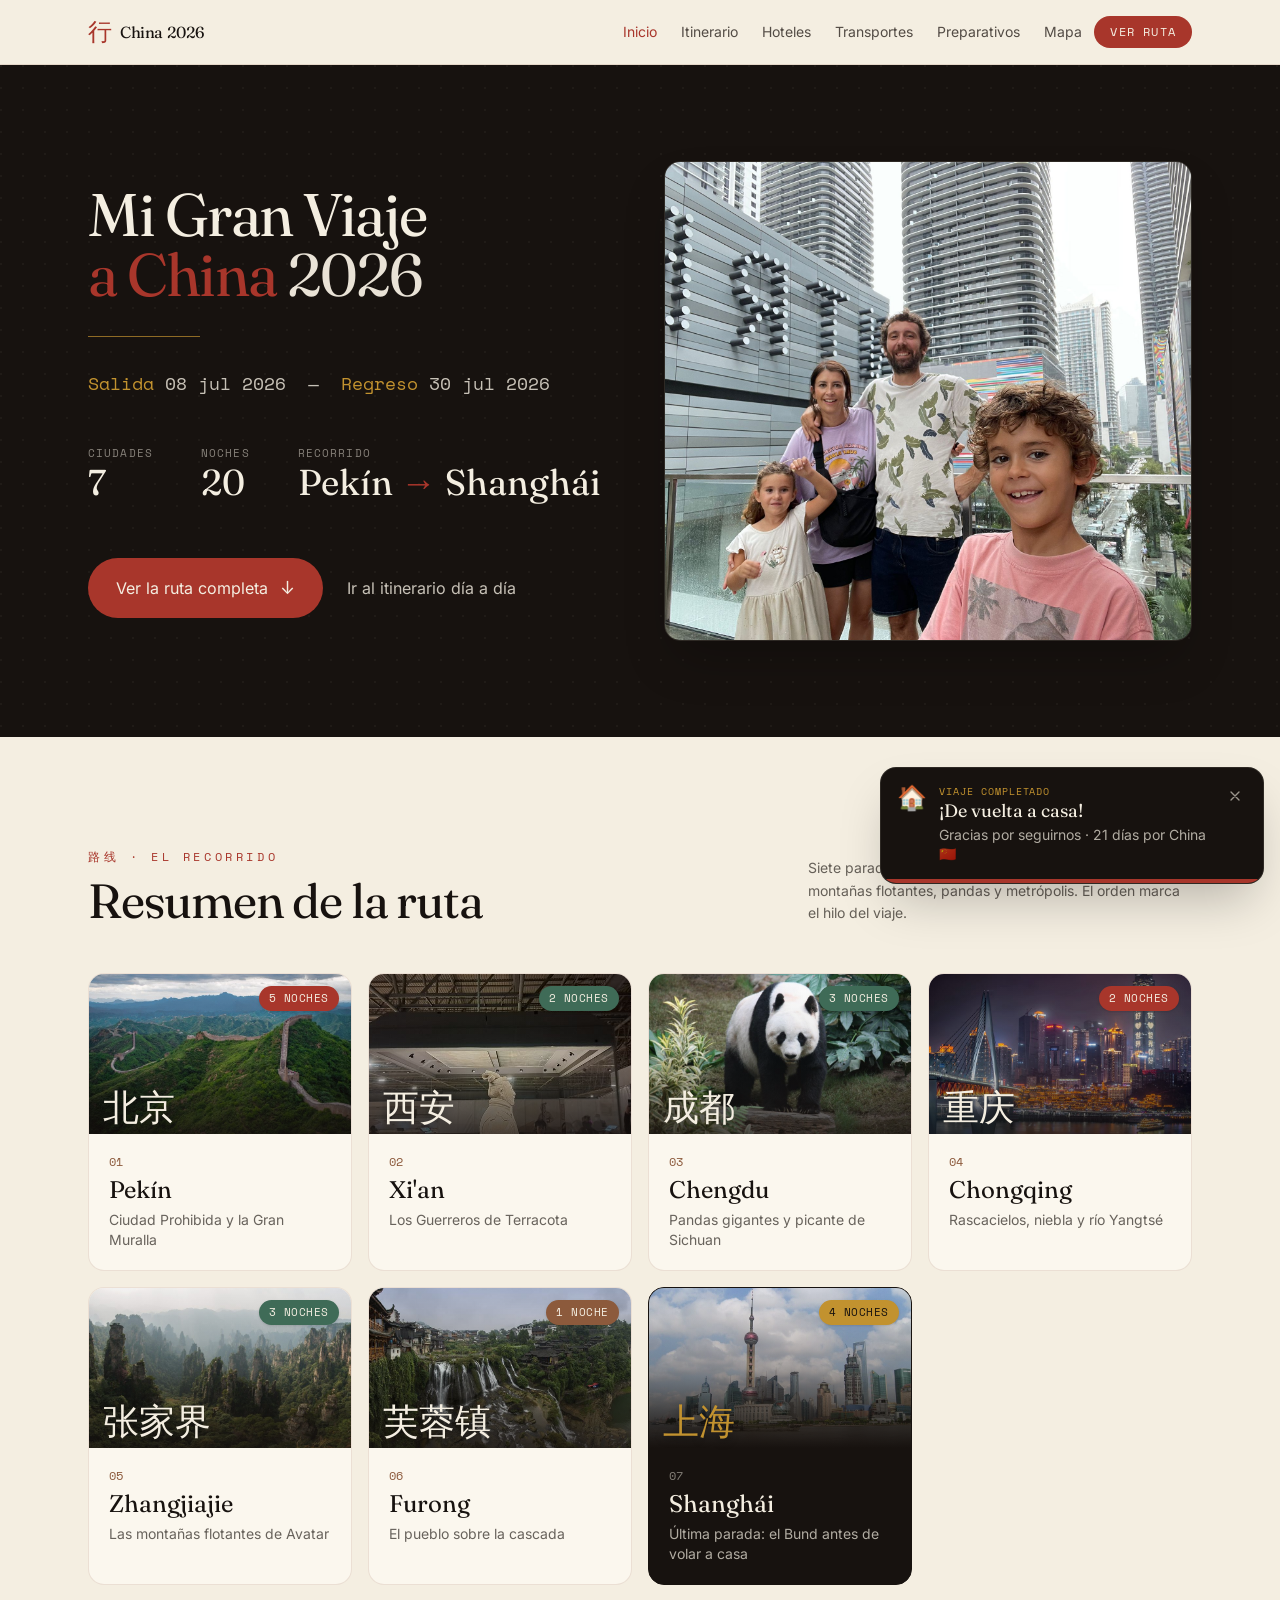
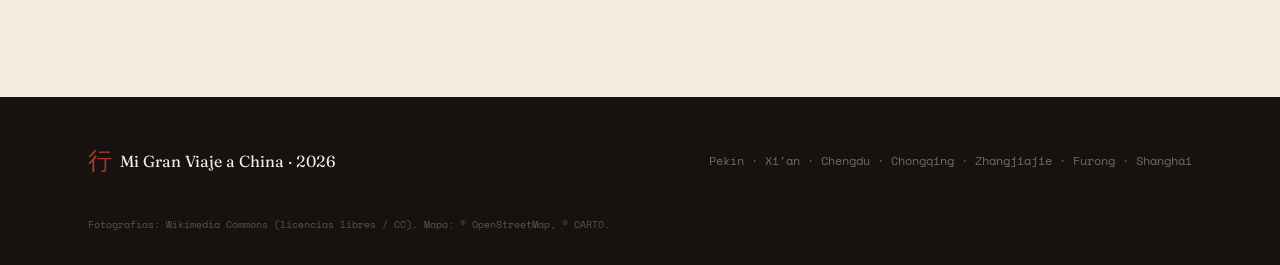
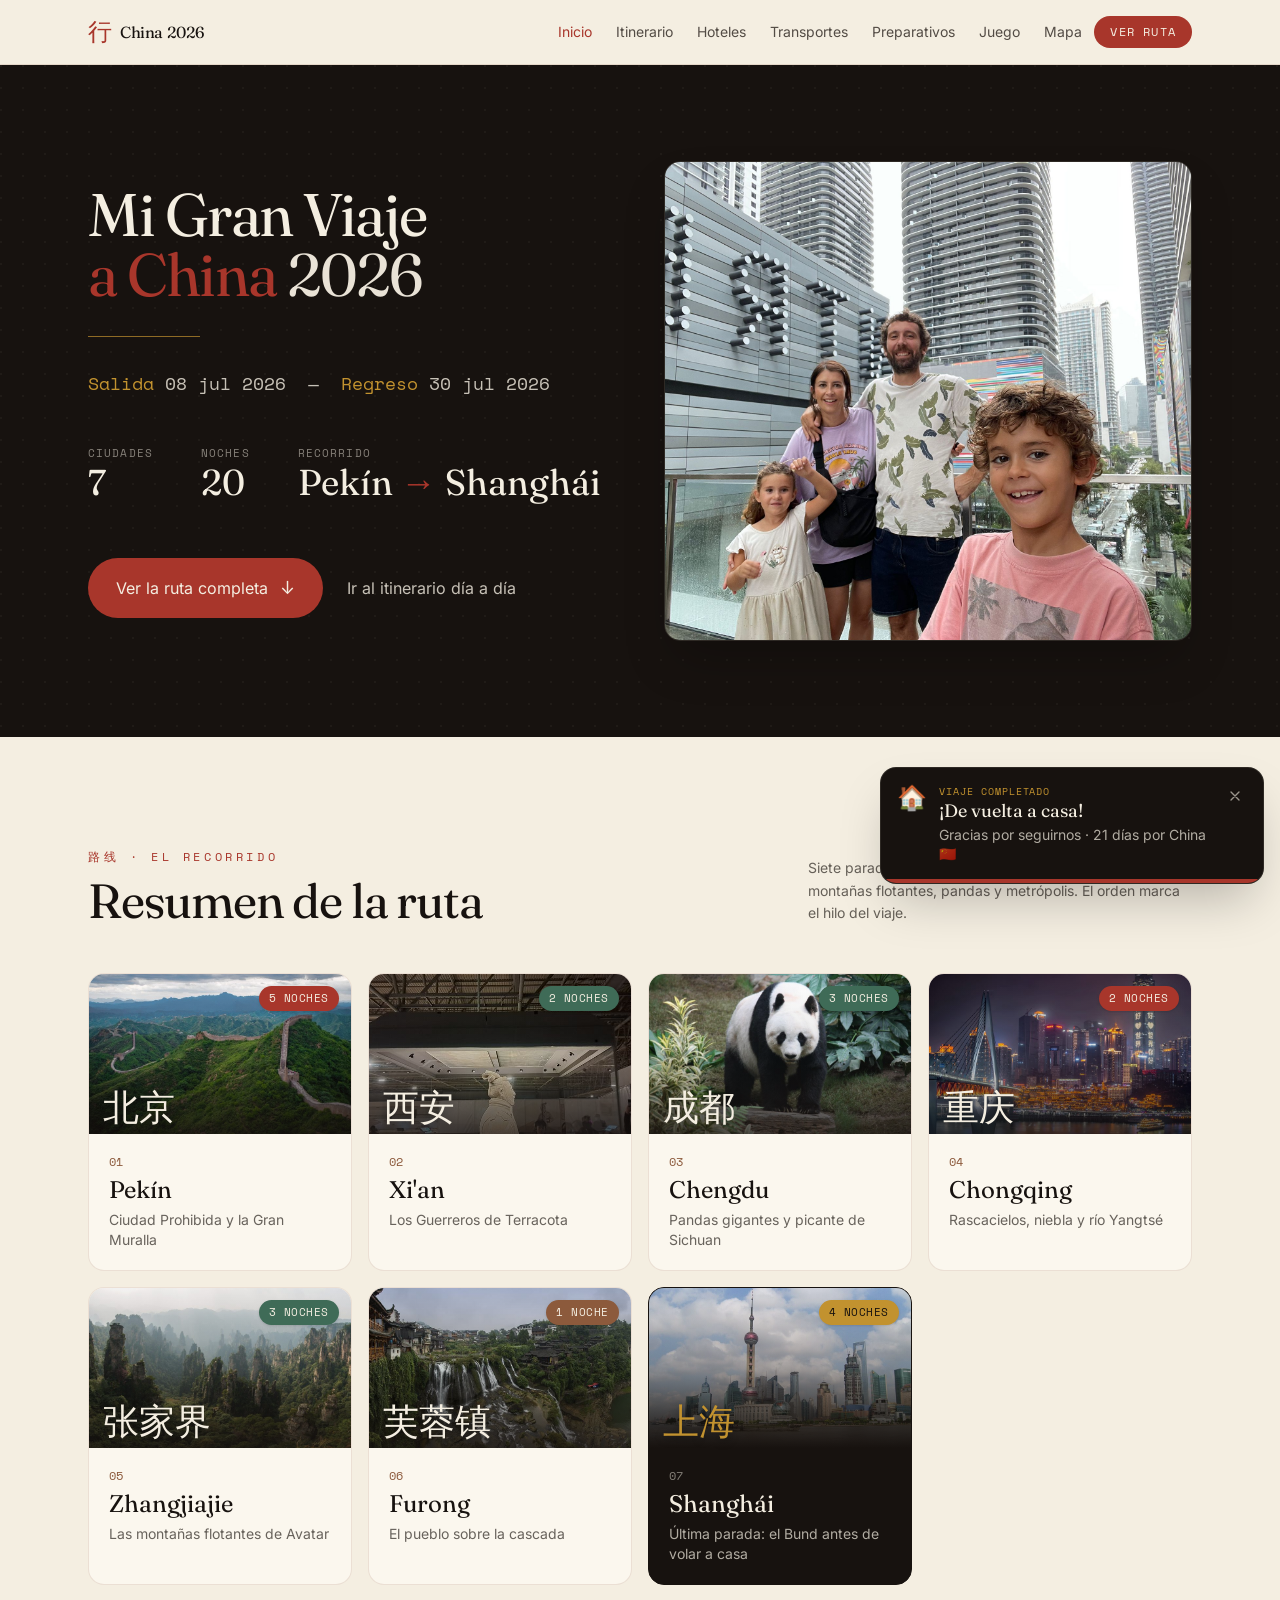
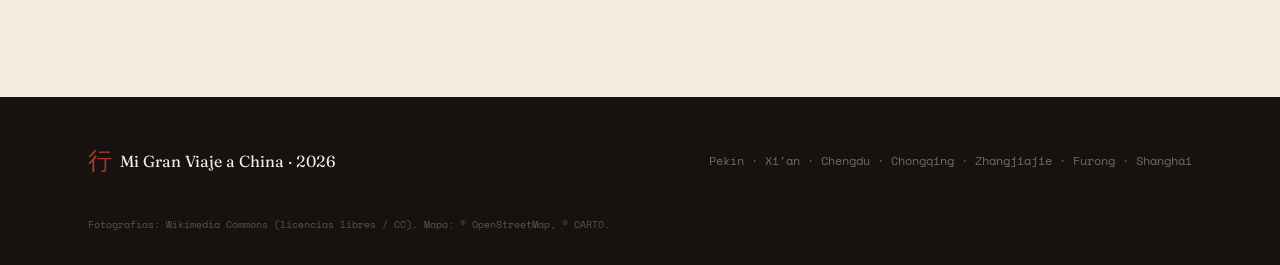
